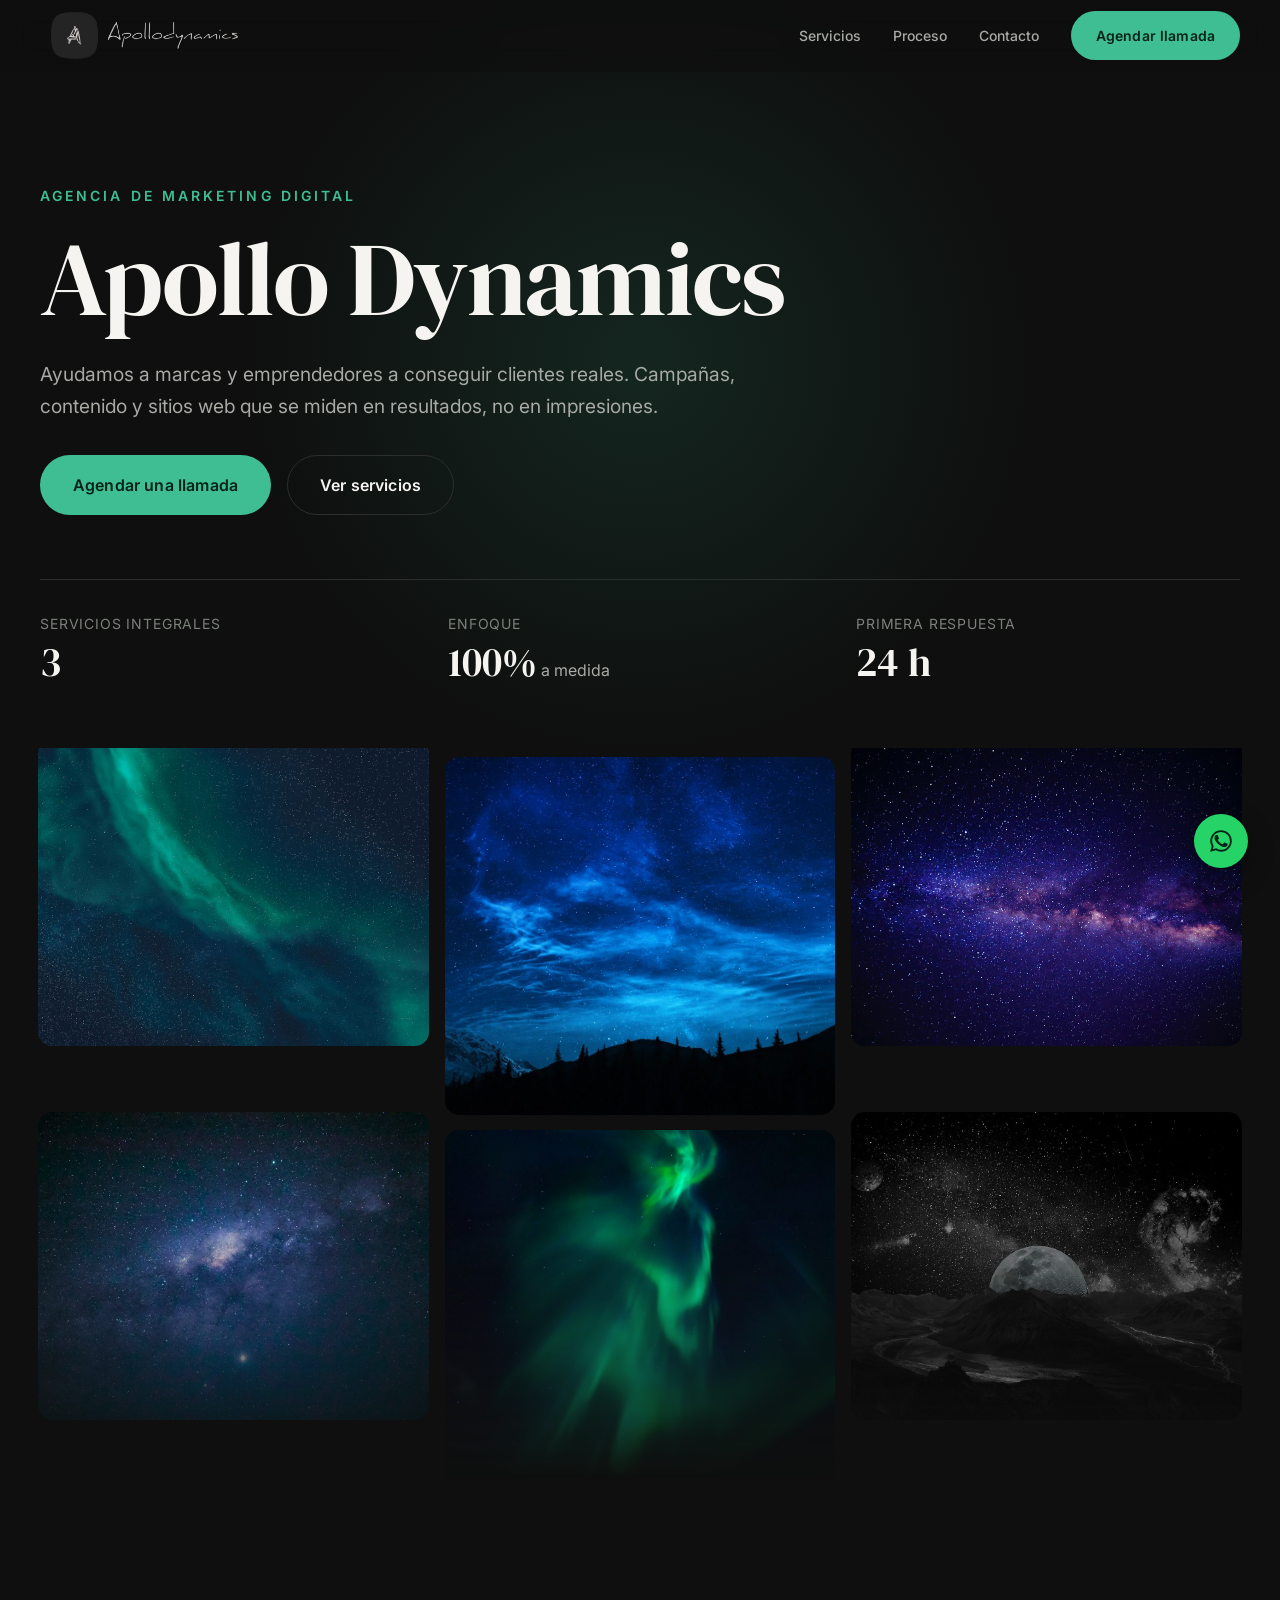
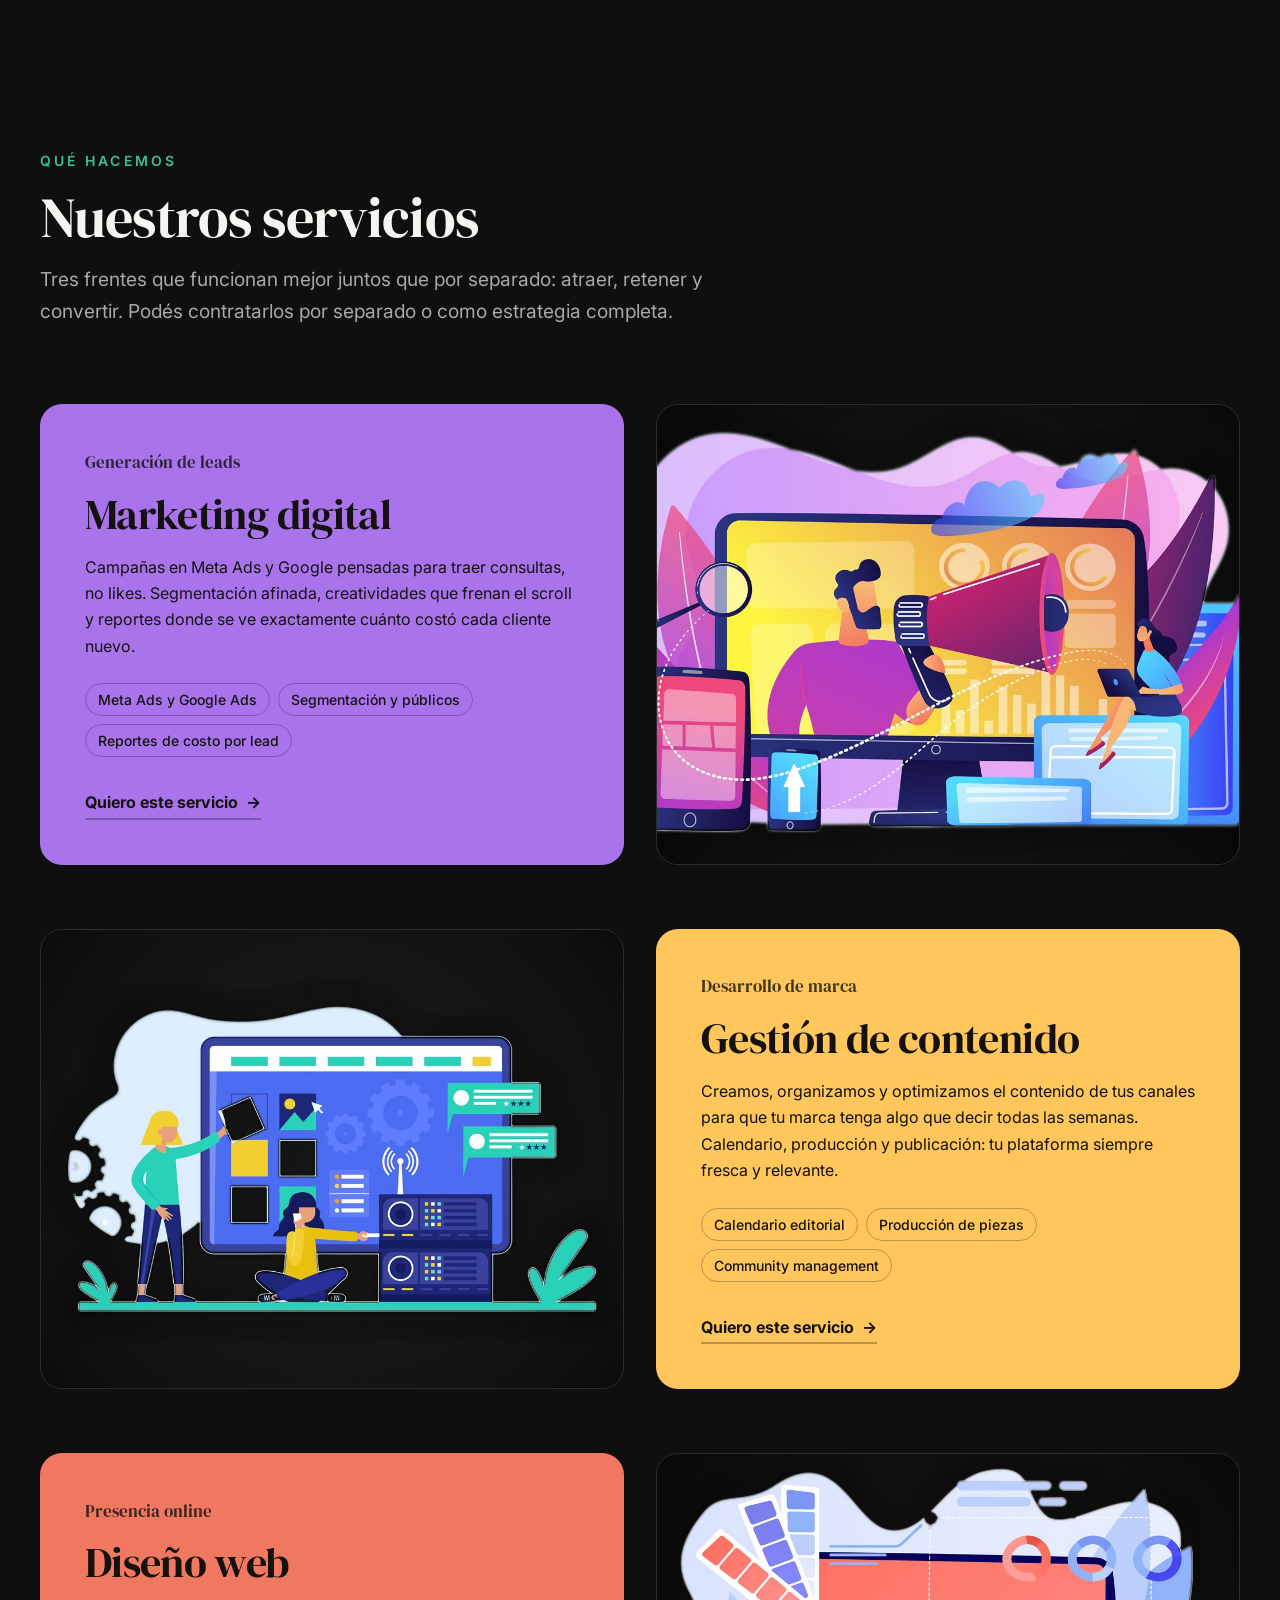
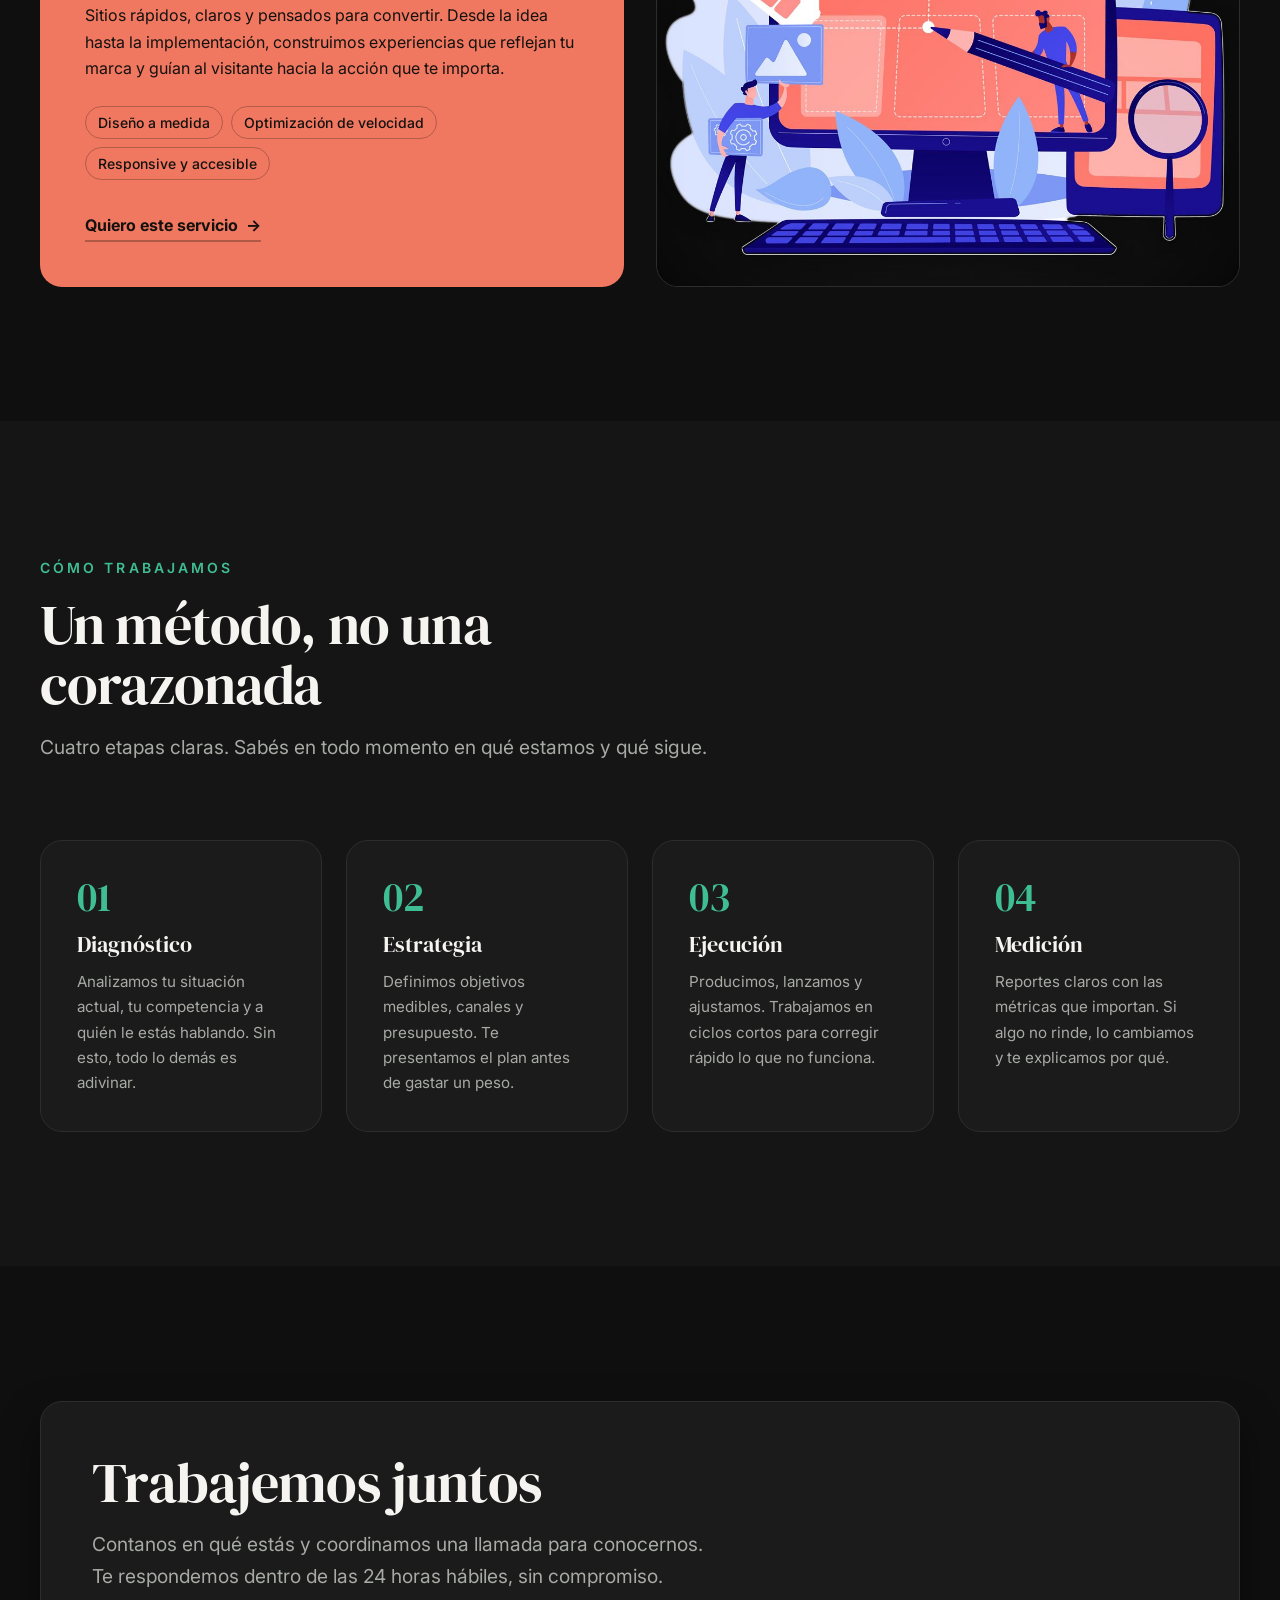
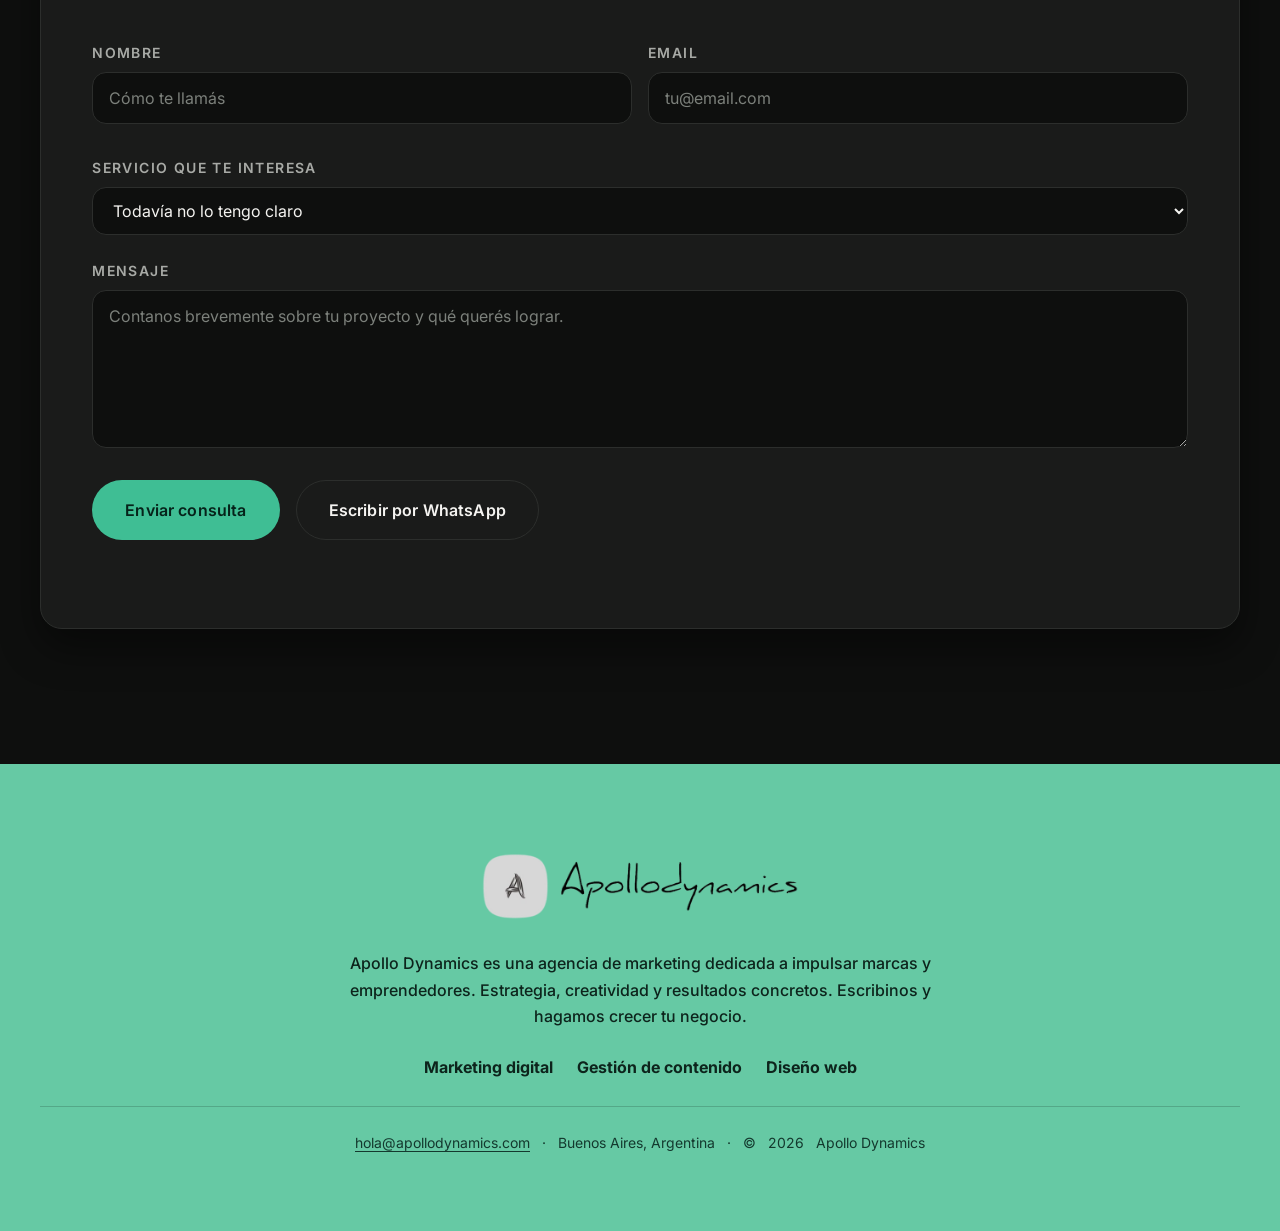
==== index.html @ 8a366234 "Sitio de Apollo Dynamics en HTML/CSS/JS puro Reescribe desde cero la web que estaba en Webflow, cons" ====
<!DOCTYPE html>
<html lang="es">
<head>
<meta charset="UTF-8">
<meta name="viewport" content="width=device-width, initial-scale=1">

<title>Apollo Dynamics — Agencia de marketing digital y diseño web</title>
<meta name="description" content="Agencia de marketing digital en Buenos Aires. Generación de leads con Meta Ads, gestión de contenido y diseño web a medida. Estrategias que se miden en resultados, no en impresiones.">
<link rel="canonical" href="https://apollodynamics.com/">

<!-- Open Graph / redes -->
<meta property="og:type" content="website">
<meta property="og:locale" content="es_AR">
<meta property="og:site_name" content="Apollo Dynamics">
<meta property="og:title" content="Apollo Dynamics — Agencia de marketing digital y diseño web">
<meta property="og:description" content="Generación de leads, gestión de contenido y diseño web. Estrategias que se miden en resultados, no en impresiones.">
<meta property="og:image" content="assets/brand/logo-claro.png">
<meta name="twitter:card" content="summary_large_image">
<meta name="twitter:title" content="Apollo Dynamics — Agencia de marketing digital y diseño web">
<meta name="twitter:description" content="Generación de leads, gestión de contenido y diseño web. Estrategias que se miden en resultados, no en impresiones.">
<meta name="twitter:image" content="assets/brand/logo-claro.png">

<meta name="theme-color" content="#0e0f0e">
<link rel="icon" href="assets/brand/favicon.svg" type="image/svg+xml">
<link rel="apple-touch-icon" href="assets/brand/logo-oscuro.png">

<!-- Tipografias: DM Serif Display para titulares, Inter para cuerpo -->
<link rel="preconnect" href="https://fonts.googleapis.com">
<link rel="preconnect" href="https://fonts.gstatic.com" crossorigin>
<link rel="stylesheet" href="https://fonts.googleapis.com/css2?family=DM+Serif+Display&family=Inter:wght@400;500;600;700&display=swap">

<link rel="stylesheet" href="css/styles.css">

<script type="application/ld+json">
{
  "@context": "https://schema.org",
  "@type": "ProfessionalService",
  "name": "Apollo Dynamics",
  "description": "Agencia de marketing digital especializada en generación de leads, gestión de contenido y diseño web.",
  "areaServed": "AR",
  "address": { "@type": "PostalAddress", "addressLocality": "Buenos Aires", "addressCountry": "AR" },
  "knowsAbout": ["Marketing digital", "Meta Ads", "Gestión de contenido", "Diseño web"]
}
</script>
</head>

<body>
<a class="skip-link" href="#contenido">Saltar al contenido</a>

<!-- ============================================================
     NAVBAR
     ============================================================ -->
<header class="nav" id="nav">
  <div class="nav__inner">
    <a class="nav__brand" href="#inicio" aria-label="Apollo Dynamics, ir al inicio">
      <img src="assets/brand/logo-claro.png" alt="Apollo Dynamics" width="800" height="242" fetchpriority="high">
    </a>

    <nav class="nav__menu" id="nav-menu" aria-label="Navegación principal">
      <a class="nav__link" href="#servicios">Servicios</a>
      <a class="nav__link" href="#proceso">Proceso</a>
      <a class="nav__link" href="#contacto">Contacto</a>
      <a class="btn btn--primary nav__cta" href="#contacto">Agendar llamada</a>
    </nav>

    <button class="nav__toggle" id="nav-toggle" aria-label="Abrir menú" aria-expanded="false" aria-controls="nav-menu">
      <span></span><span></span><span></span>
    </button>
  </div>
</header>

<main id="contenido">

  <!-- ============================================================
       HERO
       ============================================================ -->
  <section class="hero" id="inicio">
    <div class="wrap">
      <p class="eyebrow reveal">Agencia de marketing digital</p>
      <h1 class="hero__title reveal">Apollo Dynamics</h1>
      <p class="hero__lead reveal">
        Ayudamos a marcas y emprendedores a conseguir clientes reales.
        Campañas, contenido y sitios web que se miden en resultados, no en impresiones.
      </p>
      <div class="hero__actions reveal">
        <a class="btn btn--primary btn--lg" href="#contacto">Agendar una llamada</a>
        <a class="btn btn--ghost btn--lg" href="#servicios">Ver servicios</a>
      </div>

      <dl class="stats reveal">
        <div class="stat">
          <dt>Servicios integrales</dt>
          <dd><span class="stat__num">3</span></dd>
        </div>
        <div class="stat">
          <dt>Enfoque</dt>
          <dd><span class="stat__num">100%</span> a medida</dd>
        </div>
        <div class="stat">
          <dt>Primera respuesta</dt>
          <dd><span class="stat__num">24 h</span></dd>
        </div>
      </dl>
    </div>
  </section>

  <!-- ============================================================
       MOSAICO
       ============================================================ -->
  <section class="mosaico" aria-label="Galería">
    <div class="mosaico__grid">
      <img src="assets/hero/aurora-verde.jpg"     alt="" width="1280" height="720" loading="lazy" class="mosaico__img">
      <img src="assets/hero/bosque-nocturno.jpg"  alt="" width="1280" height="853" loading="lazy" class="mosaico__img mosaico__img--tall">
      <img src="assets/hero/via-lactea.jpg"       alt="" width="1280" height="935" loading="lazy" class="mosaico__img">
      <img src="assets/hero/galaxia.jpg"          alt="" width="1400" height="933" loading="lazy" class="mosaico__img">
      <img src="assets/hero/auroras.jpg"          alt="" width="1280" height="854" loading="lazy" class="mosaico__img mosaico__img--tall">
      <img src="assets/hero/luna.jpg"             alt="" width="1280" height="854" loading="lazy" class="mosaico__img">
    </div>
  </section>

  <!-- ============================================================
       SERVICIOS
       ============================================================ -->
  <section class="servicios" id="servicios">
    <div class="wrap">
      <header class="sec-head reveal">
        <p class="eyebrow">Qué hacemos</p>
        <h2 class="sec-head__title">Nuestros servicios</h2>
        <p class="sec-head__lead">
          Tres frentes que funcionan mejor juntos que por separado: atraer, retener y convertir.
          Podés contratarlos por separado o como estrategia completa.
        </p>
      </header>

      <!-- Cada tarjeta alterna de lado via :nth-child en el CSS -->
      <article class="servicio reveal" style="--svc: var(--svc-violet)">
        <div class="servicio__card">
          <p class="servicio__kicker">Generación de leads</p>
          <h3 class="servicio__title">Marketing digital</h3>
          <p class="servicio__text">
            Campañas en Meta Ads y Google pensadas para traer consultas, no likes.
            Segmentación afinada, creatividades que frenan el scroll y reportes donde
            se ve exactamente cuánto costó cada cliente nuevo.
          </p>
          <ul class="servicio__list">
            <li>Meta Ads y Google Ads</li>
            <li>Segmentación y públicos</li>
            <li>Reportes de costo por lead</li>
          </ul>
          <a class="servicio__cta" href="#contacto" data-servicio="Marketing digital">
            Quiero este servicio <span aria-hidden="true">→</span>
          </a>
        </div>
        <div class="servicio__media">
          <img src="assets/servicios/digital-marketing.jpg" alt="Ilustración de una campaña de marketing digital en múltiples dispositivos" width="1200" height="800" loading="lazy">
        </div>
      </article>

      <article class="servicio reveal" style="--svc: var(--svc-amber)">
        <div class="servicio__card">
          <p class="servicio__kicker">Desarrollo de marca</p>
          <h3 class="servicio__title">Gestión de contenido</h3>
          <p class="servicio__text">
            Creamos, organizamos y optimizamos el contenido de tus canales para que tu marca
            tenga algo que decir todas las semanas. Calendario, producción y publicación:
            tu plataforma siempre fresca y relevante.
          </p>
          <ul class="servicio__list">
            <li>Calendario editorial</li>
            <li>Producción de piezas</li>
            <li>Community management</li>
          </ul>
          <a class="servicio__cta" href="#contacto" data-servicio="Gestión de contenido">
            Quiero este servicio <span aria-hidden="true">→</span>
          </a>
        </div>
        <div class="servicio__media">
          <img src="assets/servicios/content-management.jpg" alt="Ilustración de un equipo organizando contenido en un panel digital" width="1200" height="800" loading="lazy">
        </div>
      </article>

      <article class="servicio reveal" style="--svc: var(--svc-terra)">
        <div class="servicio__card">
          <p class="servicio__kicker">Presencia online</p>
          <h3 class="servicio__title">Diseño web</h3>
          <p class="servicio__text">
            Sitios rápidos, claros y pensados para convertir. Desde la idea hasta la
            implementación, construimos experiencias que reflejan tu marca y guían al
            visitante hacia la acción que te importa.
          </p>
          <ul class="servicio__list">
            <li>Diseño a medida</li>
            <li>Optimización de velocidad</li>
            <li>Responsive y accesible</li>
          </ul>
          <a class="servicio__cta" href="#contacto" data-servicio="Diseño web">
            Quiero este servicio <span aria-hidden="true">→</span>
          </a>
        </div>
        <div class="servicio__media">
          <img src="assets/servicios/web-design.jpg" alt="Ilustración del proceso de diseño de una interfaz web" width="1200" height="800" loading="lazy">
        </div>
      </article>
    </div>
  </section>

  <!-- ============================================================
       PROCESO
       ============================================================ -->
  <section class="proceso" id="proceso">
    <div class="wrap">
      <header class="sec-head reveal">
        <p class="eyebrow">Cómo trabajamos</p>
        <h2 class="sec-head__title">Un método, no una corazonada</h2>
        <p class="sec-head__lead">
          Cuatro etapas claras. Sabés en todo momento en qué estamos y qué sigue.
        </p>
      </header>

      <ol class="pasos">
        <li class="paso reveal">
          <span class="paso__num">01</span>
          <h3 class="paso__title">Diagnóstico</h3>
          <p class="paso__text">Analizamos tu situación actual, tu competencia y a quién le estás hablando. Sin esto, todo lo demás es adivinar.</p>
        </li>
        <li class="paso reveal">
          <span class="paso__num">02</span>
          <h3 class="paso__title">Estrategia</h3>
          <p class="paso__text">Definimos objetivos medibles, canales y presupuesto. Te presentamos el plan antes de gastar un peso.</p>
        </li>
        <li class="paso reveal">
          <span class="paso__num">03</span>
          <h3 class="paso__title">Ejecución</h3>
          <p class="paso__text">Producimos, lanzamos y ajustamos. Trabajamos en ciclos cortos para corregir rápido lo que no funciona.</p>
        </li>
        <li class="paso reveal">
          <span class="paso__num">04</span>
          <h3 class="paso__title">Medición</h3>
          <p class="paso__text">Reportes claros con las métricas que importan. Si algo no rinde, lo cambiamos y te explicamos por qué.</p>
        </li>
      </ol>
    </div>
  </section>

  <!-- ============================================================
       CONTACTO
       ============================================================ -->
  <section class="contacto" id="contacto">
    <div class="wrap">
      <div class="contacto__box reveal">
        <div class="contacto__intro">
          <h2 class="contacto__title">Trabajemos juntos</h2>
          <p class="contacto__lead">
            Contanos en qué estás y coordinamos una llamada para conocernos.
            Te respondemos dentro de las 24 horas hábiles, sin compromiso.
          </p>
        </div>

        <form class="form" id="form-contacto" novalidate>
          <!-- TODO: pegar la access key de Web3Forms (https://web3forms.com) -->
          <input type="hidden" name="access_key" value="PEGAR_ACCESS_KEY_AQUI">
          <input type="hidden" name="subject" value="Nueva consulta desde apollodynamics.com">
          <!-- Honeypot antispam: invisible para personas, tentador para bots -->
          <input type="checkbox" name="botcheck" class="hp" tabindex="-1" autocomplete="off">

          <div class="form__row">
            <div class="field">
              <label for="nombre">Nombre</label>
              <input type="text" id="nombre" name="nombre" required autocomplete="name" placeholder="Cómo te llamás">
              <p class="field__error" data-error-for="nombre"></p>
            </div>
            <div class="field">
              <label for="email">Email</label>
              <input type="email" id="email" name="email" required autocomplete="email" placeholder="tu@email.com">
              <p class="field__error" data-error-for="email"></p>
            </div>
          </div>

          <div class="field">
            <label for="servicio">Servicio que te interesa</label>
            <select id="servicio" name="servicio">
              <option value="">Todavía no lo tengo claro</option>
              <option>Marketing digital</option>
              <option>Gestión de contenido</option>
              <option>Diseño web</option>
              <option>Estrategia completa</option>
            </select>
          </div>

          <div class="field">
            <label for="mensaje">Mensaje</label>
            <textarea id="mensaje" name="mensaje" rows="5" required placeholder="Contanos brevemente sobre tu proyecto y qué querés lograr."></textarea>
            <p class="field__error" data-error-for="mensaje"></p>
          </div>

          <div class="form__foot">
            <button type="submit" class="btn btn--primary btn--lg" id="submit-btn">Enviar consulta</button>
            <!-- TODO: reemplazar por el numero real, formato 549XXXXXXXXXX -->
            <a class="btn btn--ghost btn--lg" href="https://wa.me/5490000000000?text=Hola%20Apollo%20Dynamics%2C%20quiero%20consultar%20por%20sus%20servicios." target="_blank" rel="noopener">
              Escribir por WhatsApp
            </a>
          </div>

          <p class="form__status" id="form-status" role="status" aria-live="polite"></p>
        </form>
      </div>
    </div>
  </section>

</main>

<!-- ============================================================
     FOOTER
     ============================================================ -->
<footer class="footer">
  <div class="wrap footer__inner">
    <img class="footer__logo" src="assets/brand/logo-oscuro.png" alt="Apollo Dynamics" width="800" height="202" loading="lazy">
    <p class="footer__text">
      Apollo Dynamics es una agencia de marketing dedicada a impulsar marcas y emprendedores.
      Estrategia, creatividad y resultados concretos. Escribinos y hagamos crecer tu negocio.
    </p>
    <nav class="footer__links" aria-label="Servicios">
      <a href="#servicios">Marketing digital</a>
      <a href="#servicios">Gestión de contenido</a>
      <a href="#servicios">Diseño web</a>
    </nav>
    <p class="footer__legal">
      <!-- TODO: reemplazar por el email real -->
      <a href="mailto:hola@apollodynamics.com">hola@apollodynamics.com</a>
      <span aria-hidden="true">·</span>
      Buenos Aires, Argentina
      <span aria-hidden="true">·</span>
      © <span id="anio">2026</span> Apollo Dynamics
    </p>
  </div>
</footer>

<!-- Boton flotante de WhatsApp -->
<!-- TODO: mismo numero que arriba -->
<a class="wa" href="https://wa.me/5490000000000?text=Hola%20Apollo%20Dynamics%2C%20quiero%20consultar%20por%20sus%20servicios." target="_blank" rel="noopener" aria-label="Escribinos por WhatsApp">
  <svg viewBox="0 0 24 24" width="26" height="26" fill="currentColor" aria-hidden="true">
    <path d="M17.47 14.38c-.3-.15-1.75-.86-2.02-.96-.27-.1-.47-.15-.67.15-.2.3-.77.96-.94 1.16-.17.2-.35.22-.64.07-.3-.15-1.25-.46-2.38-1.47-.88-.78-1.47-1.75-1.65-2.05-.17-.3-.02-.46.13-.6.13-.13.3-.35.45-.52.15-.17.2-.3.3-.5.1-.2.05-.37-.02-.52-.08-.15-.67-1.6-.92-2.2-.24-.58-.49-.5-.67-.51h-.57c-.2 0-.52.07-.79.37-.27.3-1.04 1.01-1.04 2.47s1.07 2.86 1.22 3.06c.15.2 2.1 3.2 5.08 4.49.71.3 1.26.49 1.69.63.71.22 1.36.19 1.87.12.57-.09 1.75-.72 2-1.41.25-.69.25-1.28.17-1.41-.07-.13-.27-.2-.57-.35z"/>
    <path d="M12.04 2C6.58 2 2.13 6.45 2.13 11.91c0 1.75.46 3.45 1.32 4.95L2 22l5.25-1.38a9.86 9.86 0 0 0 4.79 1.22h.01c5.46 0 9.91-4.45 9.91-9.91 0-2.65-1.03-5.14-2.9-7.01A9.82 9.82 0 0 0 12.04 2zm0 18.13h-.01a8.2 8.2 0 0 1-4.18-1.15l-.3-.18-3.11.82.83-3.04-.2-.31a8.19 8.19 0 0 1-1.26-4.36c0-4.54 3.7-8.23 8.24-8.23a8.18 8.18 0 0 1 5.82 2.41 8.18 8.18 0 0 1 2.41 5.83c0 4.54-3.7 8.23-8.24 8.23z"/>
  </svg>
</a>

<script src="js/main.js"></script>
</body>
</html>
---- css/styles.css ----
/* ============================================================
   APOLLO DYNAMICS — hoja de estilos unica
   Orden: tokens · reset · utilidades · componentes · secciones · responsive
   ============================================================ */

/* ---------- 1. TOKENS ---------- */
:root {
  /* Superficies y texto */
  --bg:         #0e0f0e;
  --bg-soft:    #141514;
  --surface:    #1a1b1a;
  --surface-2:  #232423;
  --line:       #2c2e2c;
  --ink:        #f5f4f1;
  --ink-muted:  #a8aaa6;
  --ink-dim:    #7c807b;

  /* Marca */
  --accent:     #3fbe94;
  --accent-hi:  #66c9a4;
  --accent-ink: #06231a;   /* texto sobre verde: contraste alto */

  /* Colores plenos de las tarjetas de servicio */
  --svc-violet: #a974eb;
  --svc-amber:  #ffc65b;
  --svc-terra:  #f17860;

  /* Tipografia */
  --font-serif: "DM Serif Display", Georgia, "Times New Roman", serif;
  --font-sans:  "Inter", system-ui, -apple-system, "Segoe UI", Roboto, Helvetica, Arial, sans-serif;

  /* Escala fluida: un solo set de tamanos para todos los breakpoints */
  --fs-hero:  clamp(2.75rem, 1.2rem + 7vw, 6.5rem);
  --fs-h2:    clamp(2rem, 1.2rem + 3.2vw, 3.5rem);
  --fs-h3:    clamp(1.6rem, 1.1rem + 2vw, 2.6rem);
  --fs-lead:  clamp(1rem, .95rem + .4vw, 1.2rem);
  --fs-body:  1rem;
  --fs-small: .875rem;

  /* Espaciado en escala de 4px */
  --space-1: .25rem;  --space-2: .5rem;   --space-3: .75rem;
  --space-4: 1rem;    --space-6: 1.5rem;  --space-8: 2rem;
  --space-12: 3rem;   --space-16: 4rem;   --space-24: 6rem;
  --section-y: clamp(4rem, 2rem + 8vw, 9rem);

  --radius:    14px;
  --radius-lg: 22px;
  --wrap:      1200px;
  --nav-h:     72px;

  --shadow:    0 18px 40px rgba(0, 0, 0, .45);
  --shadow-lg: 0 30px 70px rgba(0, 0, 0, .55);
  --ease:      cubic-bezier(.22, .61, .36, 1);
}

/* ---------- 2. RESET ---------- */
*, *::before, *::after { box-sizing: border-box; }

html {
  scroll-behavior: smooth;
  /* Compensa el navbar fijo cuando se salta a un ancla */
  scroll-padding-top: calc(var(--nav-h) + var(--space-4));
  -webkit-text-size-adjust: 100%;
}

body {
  margin: 0;
  background: var(--bg);
  color: var(--ink);
  font-family: var(--font-sans);
  font-size: var(--fs-body);
  line-height: 1.65;
  -webkit-font-smoothing: antialiased;
  overflow-x: hidden;
}

img, svg { display: block; max-width: 100%; height: auto; }
a { color: inherit; text-decoration: none; }
button, input, select, textarea { font: inherit; color: inherit; }
h1, h2, h3 { margin: 0; font-family: var(--font-serif); font-weight: 400; line-height: 1.08; }
p  { margin: 0; }
ul, ol { margin: 0; padding: 0; list-style: none; }

/* Foco visible y consistente en todo el sitio */
:focus-visible {
  outline: 2px solid var(--accent);
  outline-offset: 3px;
  border-radius: 4px;
}

.skip-link {
  position: absolute; left: var(--space-4); top: -100px;
  z-index: 200;
  padding: var(--space-3) var(--space-4);
  background: var(--accent); color: var(--accent-ink);
  border-radius: var(--radius); font-weight: 600;
  transition: top .2s var(--ease);
}
.skip-link:focus { top: var(--space-4); }

/* ---------- 3. UTILIDADES ---------- */
.wrap {
  width: min(var(--wrap), 100% - clamp(2rem, 6vw, 6rem));
  margin-inline: auto;
}

.eyebrow {
  font-size: var(--fs-small);
  font-weight: 600;
  letter-spacing: .22em;
  text-transform: uppercase;
  color: var(--accent);
  margin-bottom: var(--space-4);
}

/* Reveal en scroll — el estado final lo aplica main.js con .is-visible */
.reveal {
  opacity: 0;
  transform: translateY(22px);
  transition: opacity .7s var(--ease), transform .7s var(--ease);
}
.reveal.is-visible { opacity: 1; transform: none; }

/* ---------- 4. BOTONES ---------- */
.btn {
  display: inline-flex; align-items: center; justify-content: center;
  gap: var(--space-2);
  padding: var(--space-3) var(--space-6);
  border: 1px solid transparent;
  border-radius: 999px;
  font-size: var(--fs-small);
  font-weight: 600;
  letter-spacing: .01em;
  cursor: pointer;
  transition: transform .2s var(--ease), background-color .2s var(--ease),
              border-color .2s var(--ease), box-shadow .2s var(--ease);
}
.btn--lg { padding: var(--space-4) var(--space-8); font-size: 1rem; }

.btn--primary { background: var(--accent); color: var(--accent-ink); }
.btn--primary:hover {
  background: var(--accent-hi);
  transform: translateY(-2px);
  box-shadow: 0 10px 26px rgba(63, 190, 148, .3);
}

.btn--ghost { background: transparent; color: var(--ink); border-color: var(--line); }
.btn--ghost:hover { border-color: var(--accent); color: var(--accent); transform: translateY(-2px); }

.btn:disabled { opacity: .55; cursor: not-allowed; transform: none; box-shadow: none; }

/* ---------- 5. NAVBAR ---------- */
.nav {
  position: fixed; inset: 0 0 auto 0;
  z-index: 100;
  height: var(--nav-h);
  display: flex; align-items: center;
  background: rgba(14, 15, 14, .72);
  backdrop-filter: blur(14px);
  -webkit-backdrop-filter: blur(14px);
  border-bottom: 1px solid transparent;
  transition: height .3s var(--ease), background-color .3s var(--ease),
              border-color .3s var(--ease);
}
/* main.js agrega .is-scrolled al bajar: la barra se compacta y marca su borde */
.nav.is-scrolled {
  height: 62px;
  background: rgba(14, 15, 14, .92);
  border-bottom-color: var(--line);
}

.nav__inner {
  width: min(var(--wrap), 100% - clamp(2rem, 6vw, 6rem));
  margin-inline: auto;
  display: flex; align-items: center; justify-content: space-between;
  gap: var(--space-6);
}

.nav__brand img {
  width: clamp(150px, 18vw, 210px);
  height: auto;
  transition: width .3s var(--ease);
}

.nav__menu { display: flex; align-items: center; gap: var(--space-8); }

.nav__link {
  position: relative;
  font-size: var(--fs-small);
  font-weight: 500;
  color: var(--ink-muted);
  transition: color .2s var(--ease);
}
.nav__link::after {
  content: ""; position: absolute; left: 0; bottom: -6px;
  width: 100%; height: 1.5px;
  background: var(--accent);
  transform: scaleX(0); transform-origin: right;
  transition: transform .3s var(--ease);
}
.nav__link:hover { color: var(--ink); }
.nav__link:hover::after { transform: scaleX(1); transform-origin: left; }

/* Hamburguesa: tres barras que se cruzan al abrir */
.nav__toggle {
  display: none;
  flex-direction: column; justify-content: center; gap: 5px;
  width: 44px; height: 44px;
  padding: 0 9px;
  background: none; border: 0; cursor: pointer;
}
.nav__toggle span {
  display: block; height: 2px; width: 100%;
  background: var(--ink); border-radius: 2px;
  transition: transform .3s var(--ease), opacity .2s var(--ease);
}
.nav__toggle[aria-expanded="true"] span:nth-child(1) { transform: translateY(7px) rotate(45deg); }
.nav__toggle[aria-expanded="true"] span:nth-child(2) { opacity: 0; }
.nav__toggle[aria-expanded="true"] span:nth-child(3) { transform: translateY(-7px) rotate(-45deg); }

/* ---------- 6. HERO ---------- */
.hero {
  position: relative;
  /* Clipea el halo de ::before, que es mas ancho que el viewport en pantallas chicas */
  overflow: hidden;
  padding-top: calc(var(--nav-h) + clamp(3rem, 9vw, 7rem));
  padding-bottom: clamp(2rem, 5vw, 4rem);
}
/* Halo verde muy sutil detras del titular */
.hero::before {
  content: "";
  position: absolute; top: -12%; left: 50%;
  width: min(900px, 110%); aspect-ratio: 1;
  transform: translateX(-50%);
  background: radial-gradient(circle, rgba(63, 190, 148, .13), transparent 62%);
  pointer-events: none;
}
.hero .wrap { position: relative; }

.hero__title {
  font-size: var(--fs-hero);
  letter-spacing: -.02em;
  margin-bottom: var(--space-6);
}

.hero__lead {
  max-width: 62ch;
  font-size: var(--fs-lead);
  color: var(--ink-muted);
  margin-bottom: var(--space-8);
}

.hero__actions {
  display: flex; flex-wrap: wrap; gap: var(--space-4);
  margin-bottom: var(--space-16);
}

.stats {
  display: grid;
  grid-template-columns: repeat(auto-fit, minmax(180px, 1fr));
  gap: var(--space-6);
  margin: 0;
  padding-top: var(--space-8);
  border-top: 1px solid var(--line);
}
.stat dt {
  font-size: var(--fs-small);
  color: var(--ink-dim);
  letter-spacing: .06em; text-transform: uppercase;
  margin-bottom: var(--space-2);
}
.stat dd { margin: 0; color: var(--ink-muted); }
.stat__num {
  display: inline-block;
  font-family: var(--font-serif);
  font-size: clamp(1.75rem, 1.2rem + 1.6vw, 2.5rem);
  color: var(--ink);
  line-height: 1;
}

/* ---------- 7. MOSAICO ---------- */
.mosaico { padding-bottom: var(--section-y); }

.mosaico__grid {
  display: grid;
  grid-template-columns: repeat(3, 1fr);
  gap: clamp(.5rem, 1.2vw, 1rem);
  padding-inline: clamp(1rem, 3vw, 2.5rem);
  /* Se funde con el fondo en lugar de cortarse en seco (defecto del original) */
  -webkit-mask-image: linear-gradient(to bottom, #000 62%, transparent 100%);
          mask-image: linear-gradient(to bottom, #000 62%, transparent 100%);
}

.mosaico__img {
  width: 100%; height: clamp(180px, 24vw, 330px);
  object-fit: cover;
  border-radius: var(--radius);
  filter: saturate(1.05);
  transition: transform .6s var(--ease), filter .4s var(--ease);
}
.mosaico__img--tall { height: clamp(210px, 28vw, 390px); }
.mosaico__img:hover { transform: scale(1.03); filter: saturate(1.2); }

/* ---------- 8. ENCABEZADO DE SECCION ---------- */
.sec-head { max-width: 68ch; margin-bottom: clamp(3rem, 6vw, 5rem); }
.sec-head__title { font-size: var(--fs-h2); letter-spacing: -.015em; margin-bottom: var(--space-4); }
.sec-head__lead  { font-size: var(--fs-lead); color: var(--ink-muted); }

/* ---------- 9. SERVICIOS ---------- */
.servicios { padding-block: var(--section-y); }

.servicio {
  display: grid;
  grid-template-columns: 1fr 1fr;
  gap: clamp(1rem, 2.5vw, 2rem);
  align-items: stretch;
  margin-bottom: clamp(2rem, 5vw, 4rem);
}
.servicio:last-child { margin-bottom: 0; }

/* Alterna el lado de la tarjeta para romper la monotonia vertical.
   nth-of-type cuenta solo los <article>, ignorando el <header> de la seccion. */
.servicio:nth-of-type(even) .servicio__card  { order: 2; }
.servicio:nth-of-type(even) .servicio__media { order: 1; }

.servicio__card {
  display: flex; flex-direction: column;
  padding: clamp(1.75rem, 3.5vw, 3rem);
  border-radius: var(--radius-lg);
  background: var(--svc);
  color: #14110f;               /* negro calido: pasa AA sobre los tres colores */
  transition: transform .35s var(--ease), box-shadow .35s var(--ease);
}
.servicio:hover .servicio__card { transform: translateY(-6px); box-shadow: var(--shadow-lg); }

.servicio__kicker {
  font-family: var(--font-serif);
  font-size: 1.05rem;
  margin-bottom: var(--space-4);
  opacity: .8;
}
.servicio__title {
  font-size: var(--fs-h3);
  letter-spacing: -.015em;
  margin-bottom: var(--space-4);
}
.servicio__text { margin-bottom: var(--space-6); }

.servicio__list {
  display: flex; flex-wrap: wrap; gap: var(--space-2);
  margin-bottom: var(--space-8);
}
.servicio__list li {
  padding: var(--space-1) var(--space-3);
  border: 1px solid rgba(20, 17, 15, .28);
  border-radius: 999px;
  font-size: var(--fs-small);
  font-weight: 500;
}

.servicio__cta {
  margin-top: auto;
  display: inline-flex; align-items: center; gap: var(--space-2);
  font-weight: 700;
  width: fit-content;
  border-bottom: 2px solid rgba(20, 17, 15, .3);
  padding-bottom: 2px;
  transition: border-color .2s var(--ease);
}
.servicio__cta span { transition: transform .25s var(--ease); }
.servicio__cta:hover { border-bottom-color: #14110f; }
.servicio__cta:hover span { transform: translateX(5px); }

.servicio__media {
  border-radius: var(--radius-lg);
  overflow: hidden;
  background: var(--surface);
  border: 1px solid var(--line);
}
.servicio__media img { width: 100%; height: 100%; object-fit: cover; }

/* ---------- 10. PROCESO ---------- */
.proceso { padding-block: var(--section-y); background: var(--bg-soft); }

.pasos {
  display: grid;
  grid-template-columns: repeat(auto-fit, minmax(240px, 1fr));
  gap: clamp(1rem, 2vw, 1.5rem);
}
.paso {
  padding: clamp(1.5rem, 3vw, 2.25rem);
  background: var(--surface);
  border: 1px solid var(--line);
  border-radius: var(--radius-lg);
  transition: border-color .3s var(--ease), transform .3s var(--ease);
}
.paso:hover { border-color: var(--accent); transform: translateY(-4px); }

.paso__num {
  display: block;
  font-family: var(--font-serif);
  font-size: 2.5rem;
  line-height: 1;
  color: var(--accent);
  margin-bottom: var(--space-4);
}
.paso__title { font-size: 1.4rem; margin-bottom: var(--space-3); }
.paso__text  { color: var(--ink-muted); font-size: .95rem; }

/* ---------- 11. CONTACTO ---------- */
.contacto { padding-block: var(--section-y); }

.contacto__box {
  padding: clamp(1.75rem, 4vw, 4rem);
  background: var(--surface);
  border: 1px solid var(--line);
  border-radius: var(--radius-lg);
  box-shadow: var(--shadow);
}
.contacto__intro { max-width: 62ch; margin-bottom: clamp(2rem, 4vw, 3rem); }
.contacto__title { font-size: var(--fs-h2); letter-spacing: -.015em; margin-bottom: var(--space-4); }
.contacto__lead  { color: var(--ink-muted); font-size: var(--fs-lead); }

.form__row {
  display: grid;
  grid-template-columns: 1fr 1fr;
  gap: var(--space-4);
}

.field { margin-bottom: var(--space-6); }
.field label {
  display: block;
  font-size: var(--fs-small);
  font-weight: 600;
  letter-spacing: .1em; text-transform: uppercase;
  color: var(--ink-muted);
  margin-bottom: var(--space-2);
}
.field input, .field select, .field textarea {
  width: 100%;
  padding: var(--space-3) var(--space-4);
  background: var(--bg);
  border: 1px solid var(--line);
  border-radius: var(--radius);
  transition: border-color .2s var(--ease), box-shadow .2s var(--ease);
}
.field textarea { resize: vertical; min-height: 130px; }
.field input::placeholder, .field textarea::placeholder { color: var(--ink-dim); }

.field input:focus, .field select:focus, .field textarea:focus {
  outline: none;
  border-color: var(--accent);
  box-shadow: 0 0 0 3px rgba(63, 190, 148, .16);
}
/* .has-error lo pone main.js al validar */
.field.has-error input, .field.has-error textarea { border-color: #f4796a; }

.field__error {
  min-height: 0;
  font-size: var(--fs-small);
  color: #f4796a;
  margin-top: var(--space-2);
}

/* Honeypot: fuera de vista para personas, visible para bots */
.hp {
  position: absolute !important;
  width: 1px; height: 1px;
  opacity: 0; pointer-events: none;
}

.form__foot { display: flex; flex-wrap: wrap; gap: var(--space-4); align-items: center; }

.form__status { margin-top: var(--space-4); font-size: .95rem; min-height: 1.4em; }
.form__status.is-ok    { color: var(--accent-hi); }
.form__status.is-error { color: #f4796a; }

/* ---------- 12. FOOTER ---------- */
.footer {
  background: var(--accent-hi);
  color: #0d241c;
  padding-block: clamp(3rem, 6vw, 5rem);
}
.footer__inner { display: flex; flex-direction: column; align-items: center; text-align: center; gap: var(--space-6); }
.footer__logo  { width: clamp(220px, 30vw, 340px); }
.footer__text  { max-width: 62ch; font-weight: 500; }

.footer__links { display: flex; flex-wrap: wrap; justify-content: center; gap: var(--space-6); font-weight: 700; }
.footer__links a { border-bottom: 2px solid transparent; transition: border-color .2s var(--ease); }
.footer__links a:hover { border-bottom-color: #0d241c; }

.footer__legal {
  display: flex; flex-wrap: wrap; justify-content: center; gap: var(--space-3);
  font-size: var(--fs-small);
  color: #14392e;
  padding-top: var(--space-6);
  border-top: 1px solid rgba(13, 36, 28, .2);
  width: 100%;
}
.footer__legal a { text-decoration: underline; text-underline-offset: 3px; }

/* ---------- 13. BOTON WHATSAPP ---------- */
.wa {
  position: fixed; right: clamp(1rem, 3vw, 2rem); bottom: clamp(1rem, 3vw, 2rem);
  z-index: 90;
  display: grid; place-items: center;
  width: 54px; height: 54px;
  background: #25d366; color: #06231a;
  border-radius: 50%;
  box-shadow: 0 10px 26px rgba(0, 0, 0, .4);
  transition: transform .25s var(--ease), box-shadow .25s var(--ease);
}
.wa:hover { transform: translateY(-3px) scale(1.05); box-shadow: 0 14px 32px rgba(37, 211, 102, .38); }

/* ---------- 14. RESPONSIVE ---------- */
@media (max-width: 900px) {
  /* Menu movil: panel desplegable a ancho completo */
  .nav__toggle { display: flex; }

  .nav__menu {
    position: fixed; inset: var(--nav-h) 0 auto 0;
    flex-direction: column; align-items: stretch;
    gap: var(--space-2);
    padding: var(--space-6) clamp(1rem, 5vw, 2rem) var(--space-8);
    background: rgba(14, 15, 14, .98);
    backdrop-filter: blur(16px);
    -webkit-backdrop-filter: blur(16px);
    border-bottom: 1px solid var(--line);
    transform: translateY(-12px);
    opacity: 0; visibility: hidden;
    transition: opacity .25s var(--ease), transform .25s var(--ease), visibility .25s;
  }
  .nav__menu.is-open { opacity: 1; visibility: visible; transform: none; }

  .nav__link {
    padding: var(--space-3) 0;
    font-size: 1.1rem;
    color: var(--ink);
    border-bottom: 1px solid var(--line);
  }
  .nav__link::after { display: none; }
  .nav__cta { margin-top: var(--space-4); }

  /* Una columna: la tarjeta siempre arriba de su imagen */
  .servicio { grid-template-columns: 1fr; }
  .servicio:nth-of-type(even) .servicio__card  { order: 0; }
  .servicio:nth-of-type(even) .servicio__media { order: 0; }
  .servicio__media { min-height: 220px; max-height: 300px; }
}

@media (max-width: 640px) {
  .mosaico__grid { grid-template-columns: repeat(2, 1fr); }
  .form__row { grid-template-columns: 1fr; gap: 0; }
  .hero__actions .btn, .form__foot .btn { width: 100%; }
  .stats { gap: var(--space-4); }
}

/* ---------- 15. MOVIMIENTO REDUCIDO ---------- */
@media (prefers-reduced-motion: reduce) {
  html { scroll-behavior: auto; }
  *, *::before, *::after {
    animation-duration: .01ms !important;
    animation-iteration-count: 1 !important;
    transition-duration: .01ms !important;
  }
  .reveal { opacity: 1; transform: none; }
}
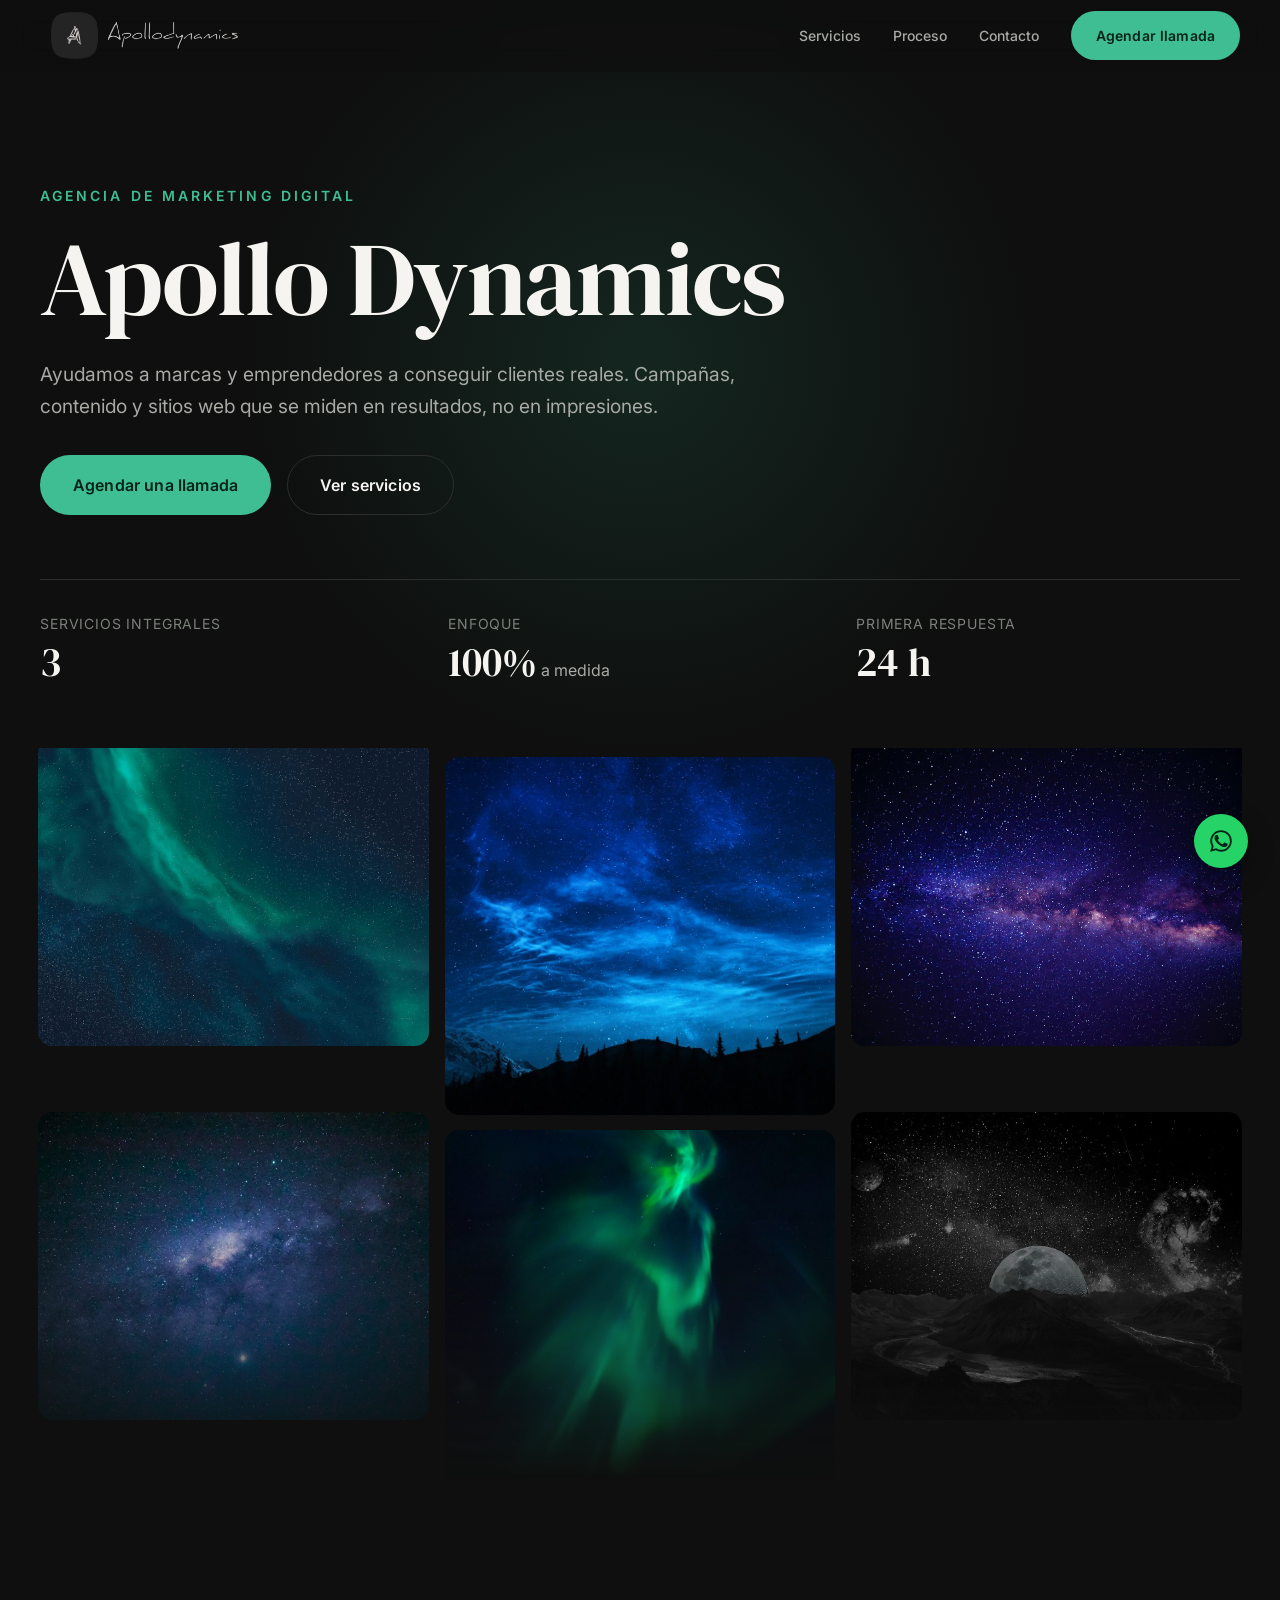
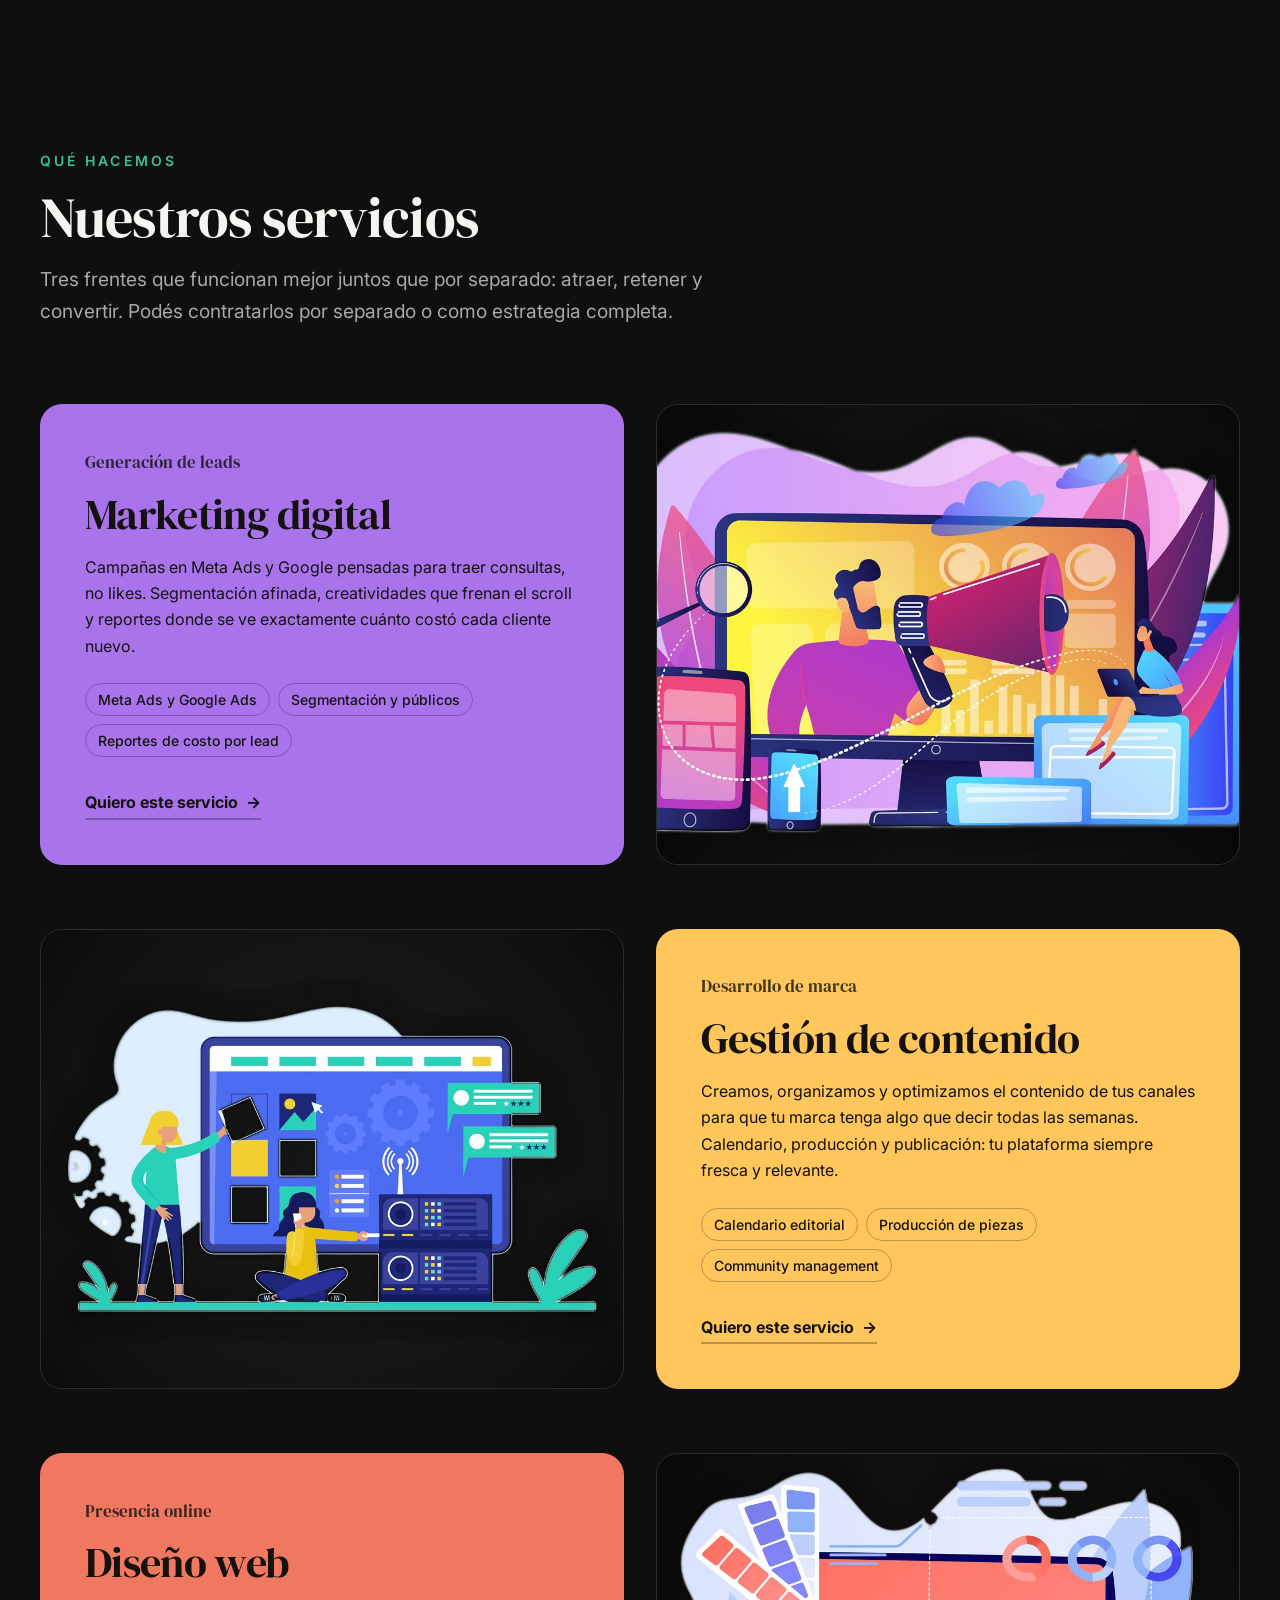
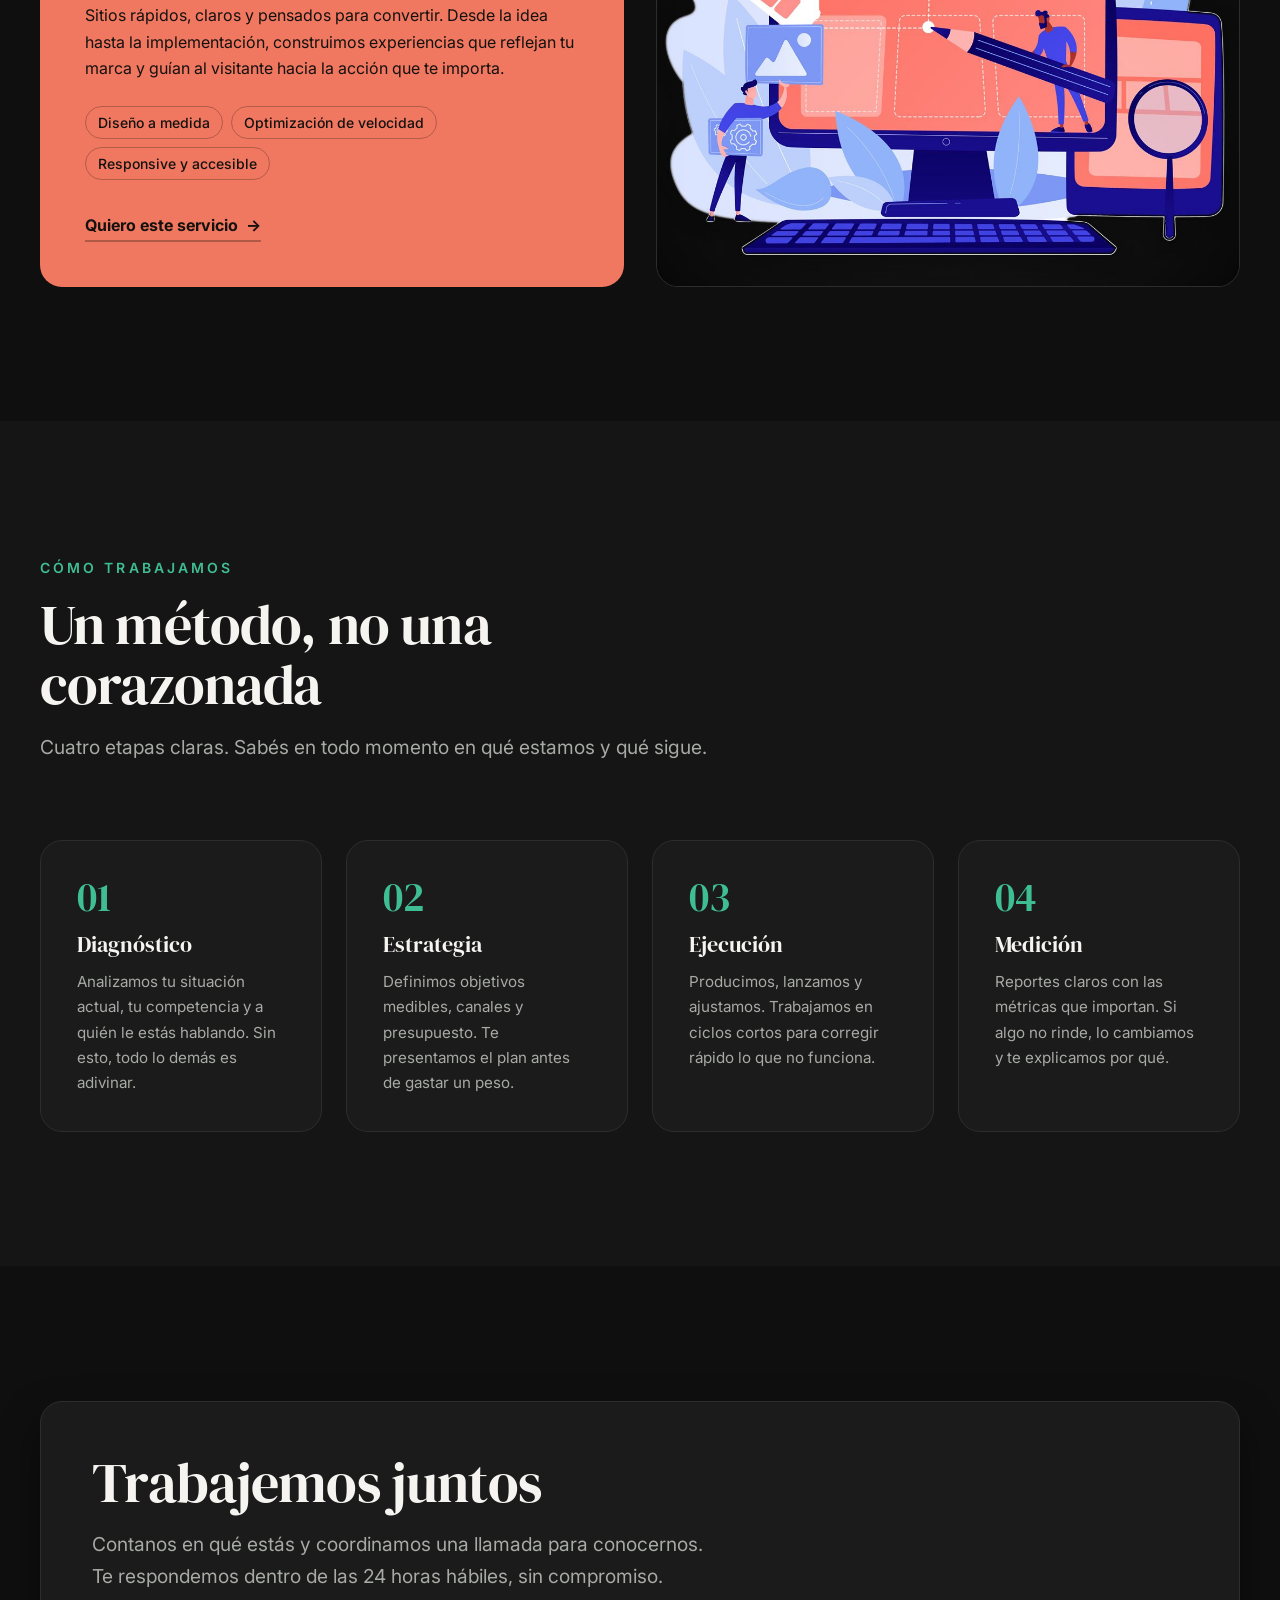
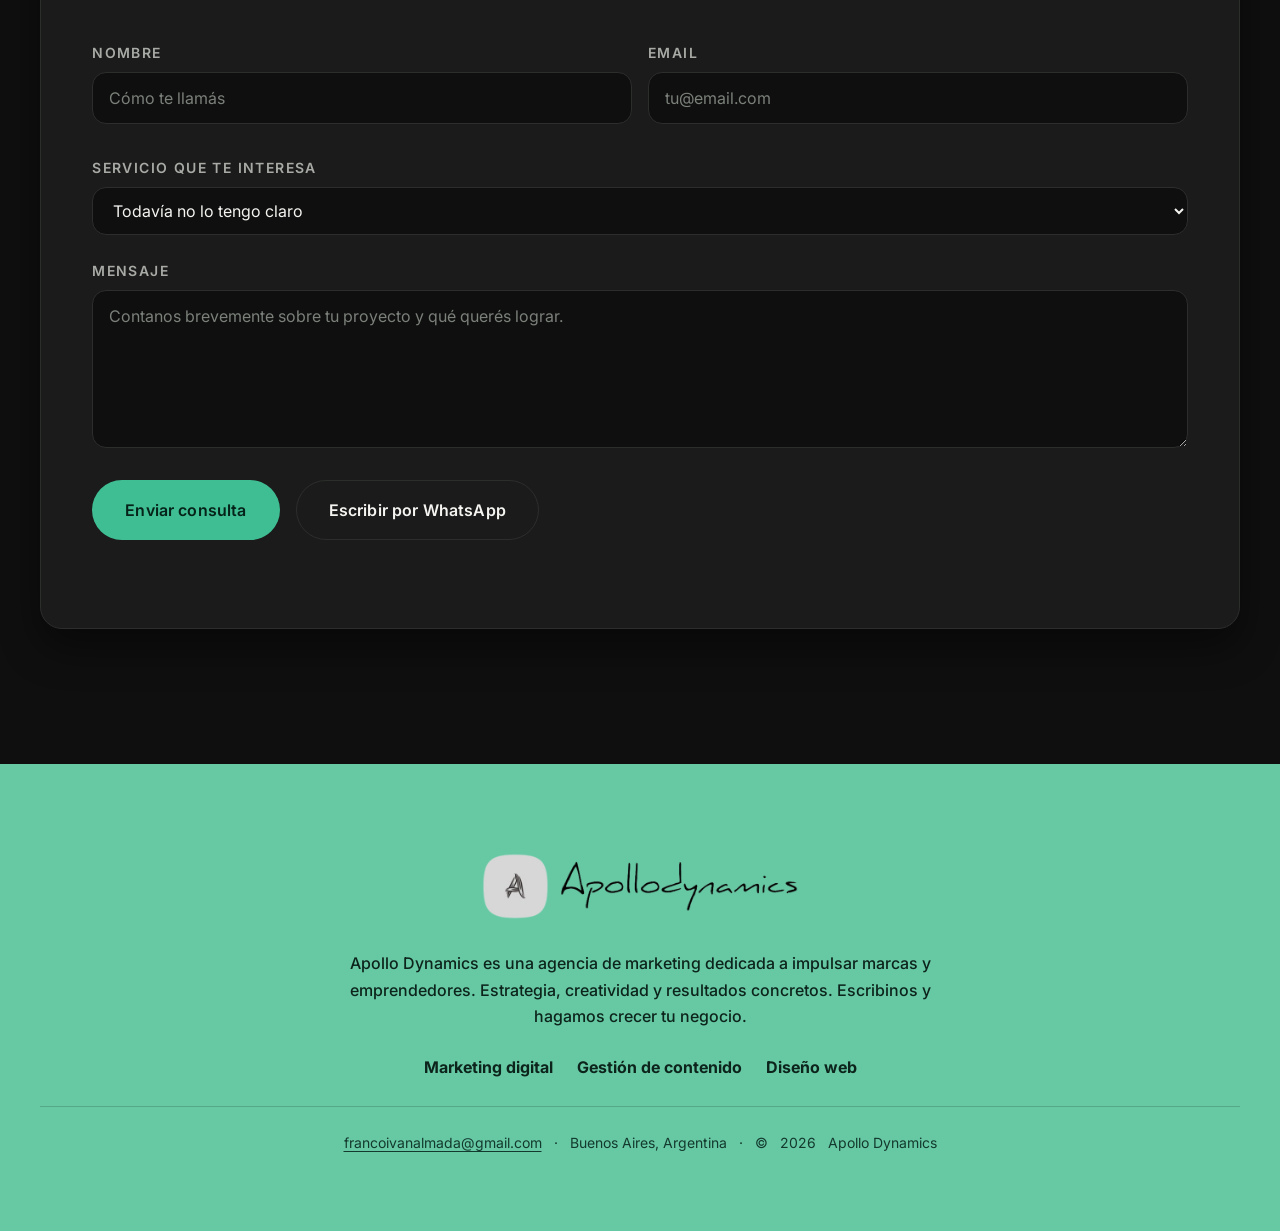
==== commit 4ff26972: "Conecta datos de contacto reales y cambia el form a FormSubmit Web3Forms dejo la API key detras de s" ====
--- a/index.html
+++ b/index.html
@@ -257,11 +257,12 @@
         </div>
 
         <form class="form" id="form-contacto" novalidate>
-          <!-- TODO: pegar la access key de Web3Forms (https://web3forms.com) -->
-          <input type="hidden" name="access_key" value="PEGAR_ACCESS_KEY_AQUI">
-          <input type="hidden" name="subject" value="Nueva consulta desde apollodynamics.com">
-          <!-- Honeypot antispam: invisible para personas, tentador para bots -->
-          <input type="checkbox" name="botcheck" class="hp" tabindex="-1" autocomplete="off">
+          <input type="hidden" name="_subject" value="Nueva consulta desde la web de Apollo Dynamics">
+          <input type="hidden" name="_captcha" value="false">
+          <input type="hidden" name="_template" value="table">
+          <!-- Honeypot antispam: invisible para personas, tentador para bots.
+               FormSubmit descarta cualquier envio que complete este campo. -->
+          <input type="text" name="_honey" class="hp" tabindex="-1" autocomplete="off" aria-hidden="true">
 
           <div class="form__row">
             <div class="field">
@@ -295,8 +296,8 @@
 
           <div class="form__foot">
             <button type="submit" class="btn btn--primary btn--lg" id="submit-btn">Enviar consulta</button>
-            <!-- TODO: reemplazar por el numero real, formato 549XXXXXXXXXX -->
-            <a class="btn btn--ghost btn--lg" href="https://wa.me/5490000000000?text=Hola%20Apollo%20Dynamics%2C%20quiero%20consultar%20por%20sus%20servicios." target="_blank" rel="noopener">
+            
+            <a class="btn btn--ghost btn--lg" href="https://wa.me/5492996353269?text=Hola%20Apollo%20Dynamics%2C%20quiero%20consultar%20por%20sus%20servicios." target="_blank" rel="noopener">
               Escribir por WhatsApp
             </a>
           </div>
@@ -325,8 +326,8 @@
       <a href="#servicios">Diseño web</a>
     </nav>
     <p class="footer__legal">
-      <!-- TODO: reemplazar por el email real -->
-      <a href="mailto:hola@apollodynamics.com">hola@apollodynamics.com</a>
+      
+      <a href="mailto:francoivanalmada@gmail.com">francoivanalmada@gmail.com</a>
       <span aria-hidden="true">·</span>
       Buenos Aires, Argentina
       <span aria-hidden="true">·</span>
@@ -336,8 +337,8 @@
 </footer>
 
 <!-- Boton flotante de WhatsApp -->
-<!-- TODO: mismo numero que arriba -->
-<a class="wa" href="https://wa.me/5490000000000?text=Hola%20Apollo%20Dynamics%2C%20quiero%20consultar%20por%20sus%20servicios." target="_blank" rel="noopener" aria-label="Escribinos por WhatsApp">
+
+<a class="wa" href="https://wa.me/5492996353269?text=Hola%20Apollo%20Dynamics%2C%20quiero%20consultar%20por%20sus%20servicios." target="_blank" rel="noopener" aria-label="Escribinos por WhatsApp">
   <svg viewBox="0 0 24 24" width="26" height="26" fill="currentColor" aria-hidden="true">
     <path d="M17.47 14.38c-.3-.15-1.75-.86-2.02-.96-.27-.1-.47-.15-.67.15-.2.3-.77.96-.94 1.16-.17.2-.35.22-.64.07-.3-.15-1.25-.46-2.38-1.47-.88-.78-1.47-1.75-1.65-2.05-.17-.3-.02-.46.13-.6.13-.13.3-.35.45-.52.15-.17.2-.3.3-.5.1-.2.05-.37-.02-.52-.08-.15-.67-1.6-.92-2.2-.24-.58-.49-.5-.67-.51h-.57c-.2 0-.52.07-.79.37-.27.3-1.04 1.01-1.04 2.47s1.07 2.86 1.22 3.06c.15.2 2.1 3.2 5.08 4.49.71.3 1.26.49 1.69.63.71.22 1.36.19 1.87.12.57-.09 1.75-.72 2-1.41.25-.69.25-1.28.17-1.41-.07-.13-.27-.2-.57-.35z"/>
     <path d="M12.04 2C6.58 2 2.13 6.45 2.13 11.91c0 1.75.46 3.45 1.32 4.95L2 22l5.25-1.38a9.86 9.86 0 0 0 4.79 1.22h.01c5.46 0 9.91-4.45 9.91-9.91 0-2.65-1.03-5.14-2.9-7.01A9.82 9.82 0 0 0 12.04 2zm0 18.13h-.01a8.2 8.2 0 0 1-4.18-1.15l-.3-.18-3.11.82.83-3.04-.2-.31a8.19 8.19 0 0 1-1.26-4.36c0-4.54 3.7-8.23 8.24-8.23a8.18 8.18 0 0 1 5.82 2.41 8.18 8.18 0 0 1 2.41 5.83c0 4.54-3.7 8.23-8.24 8.23z"/>
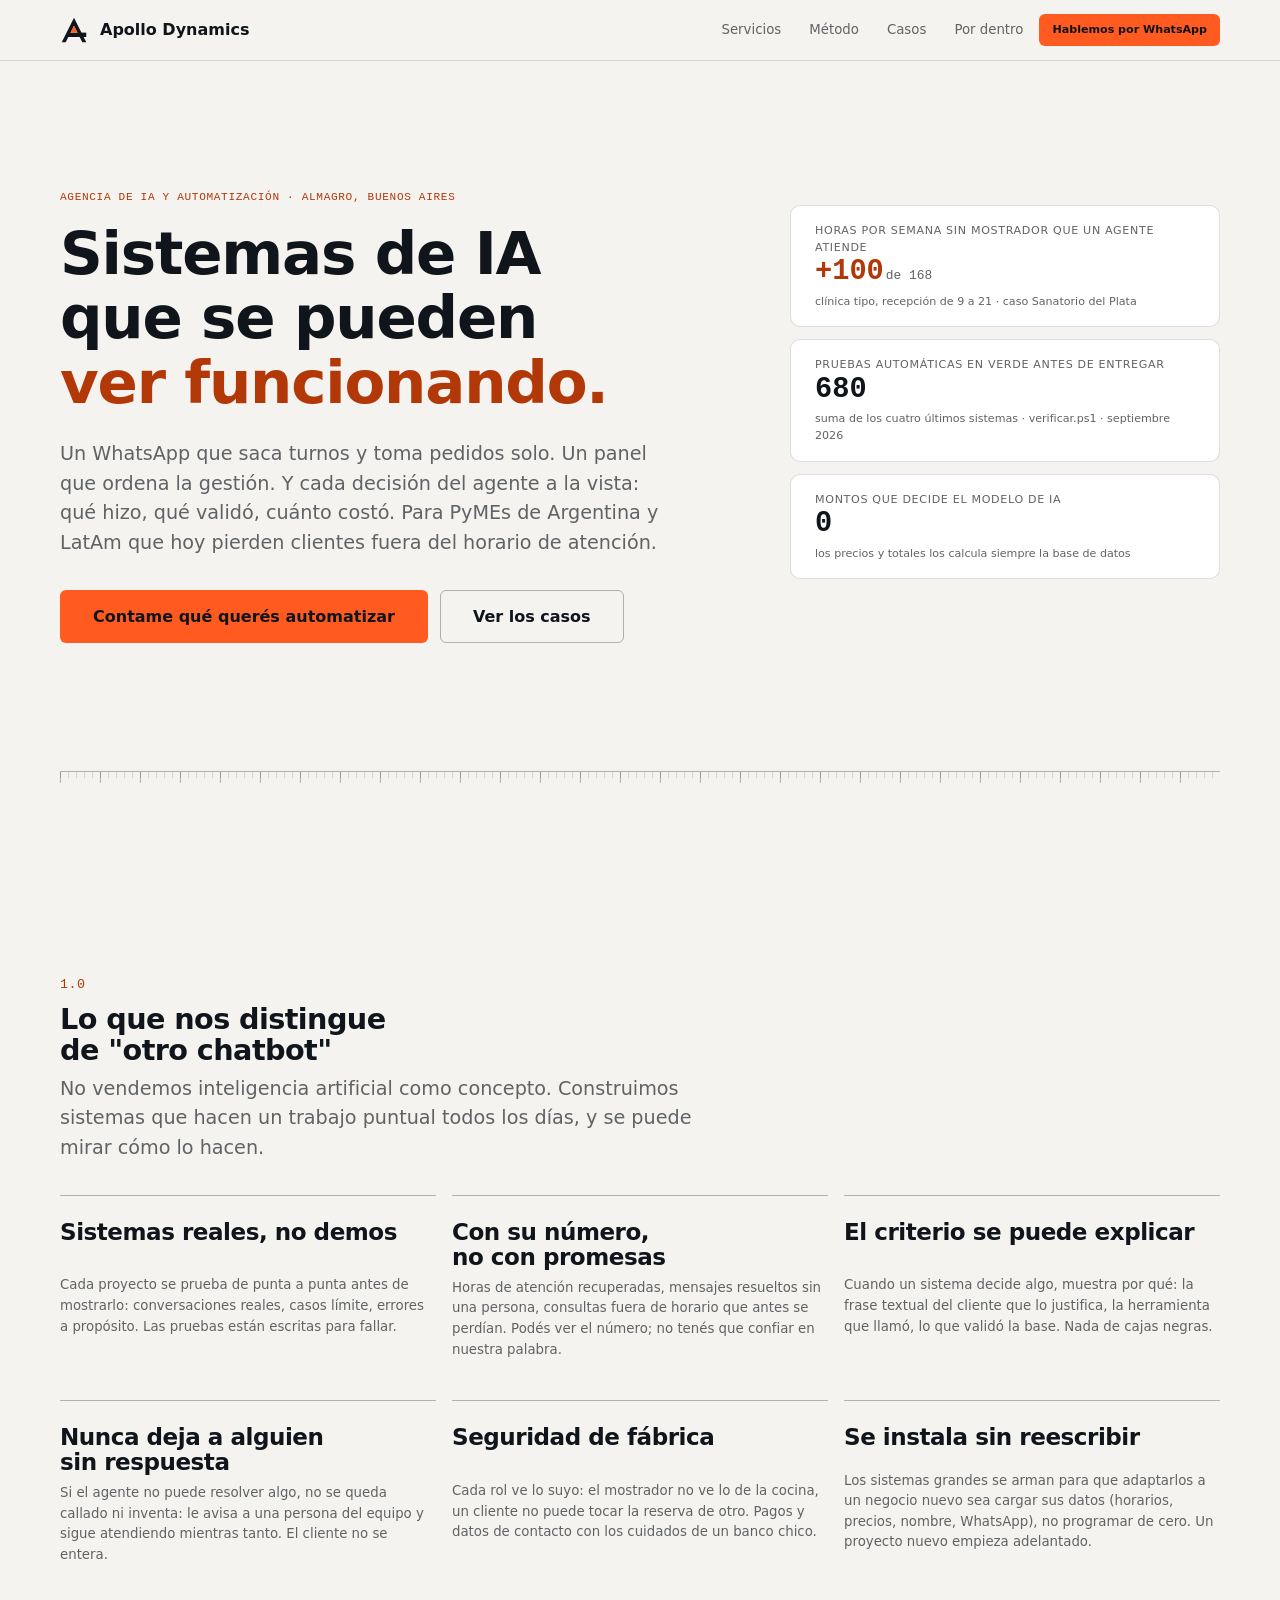
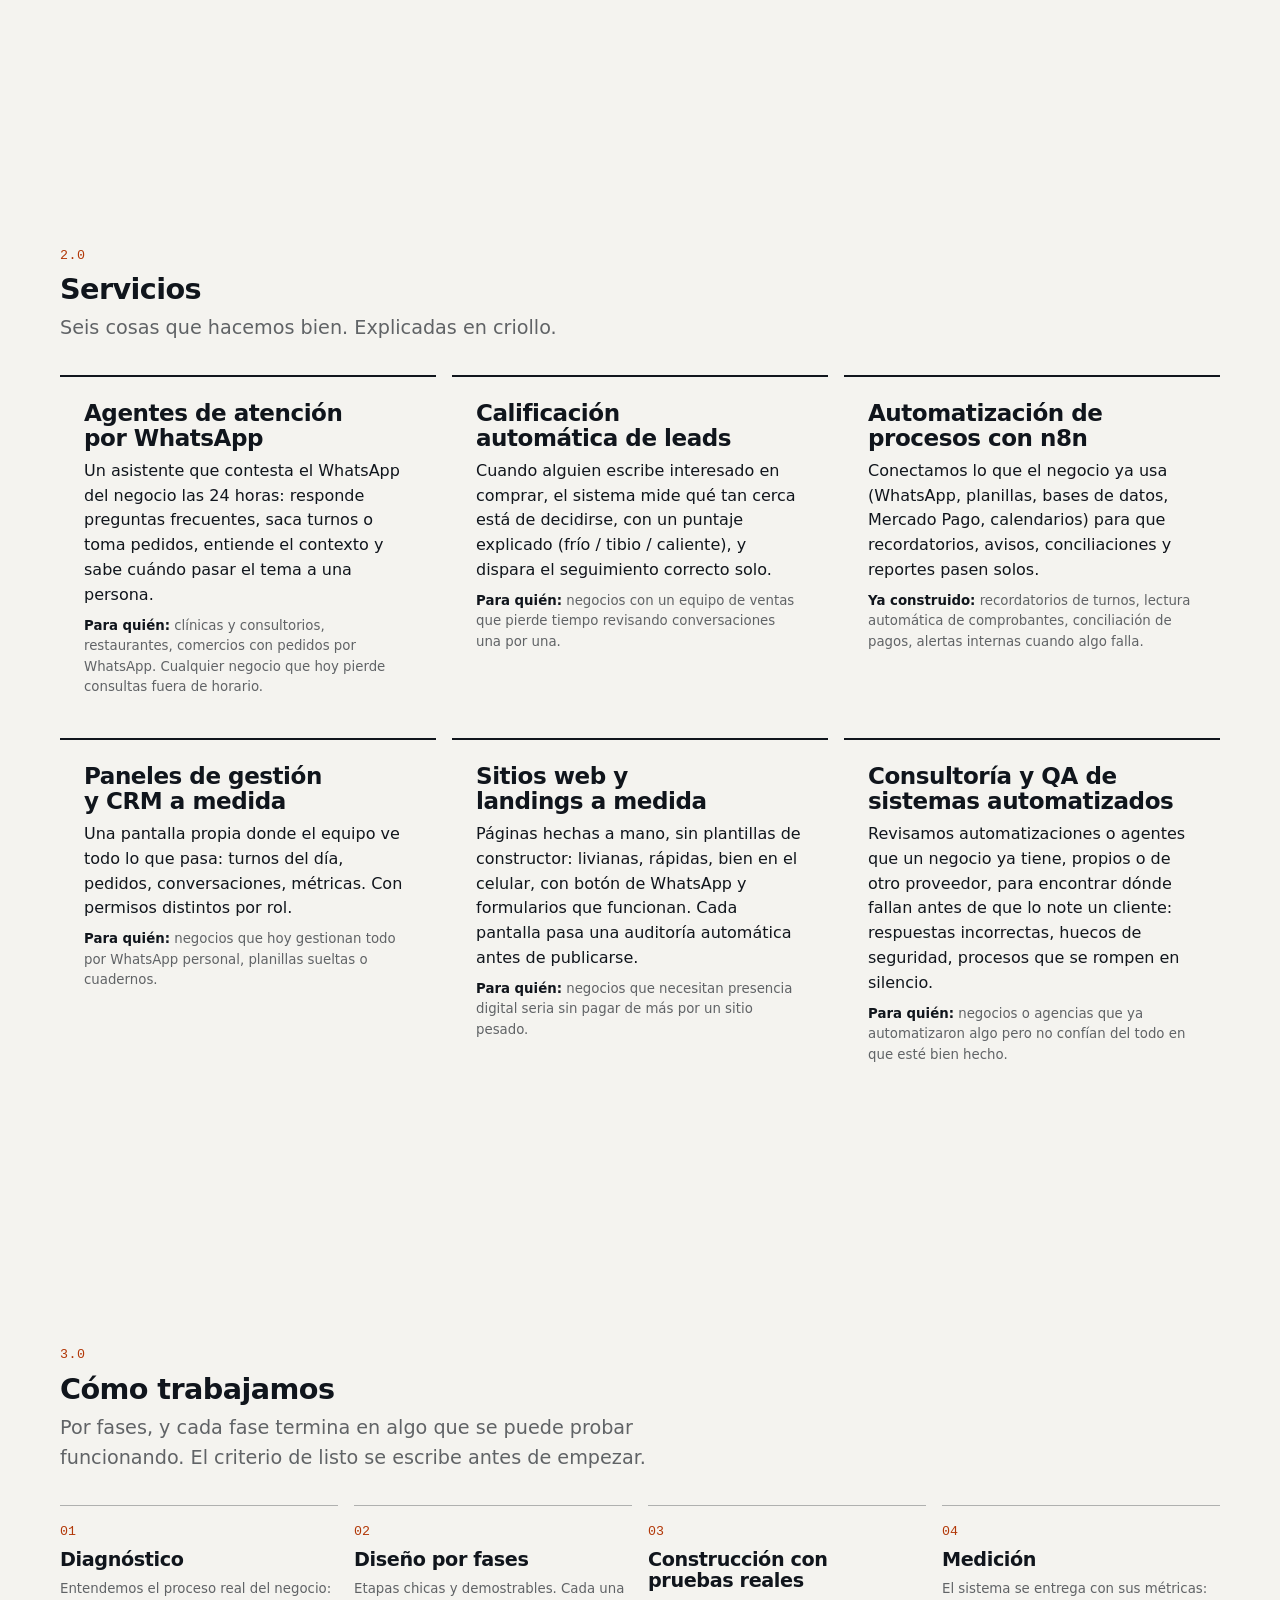
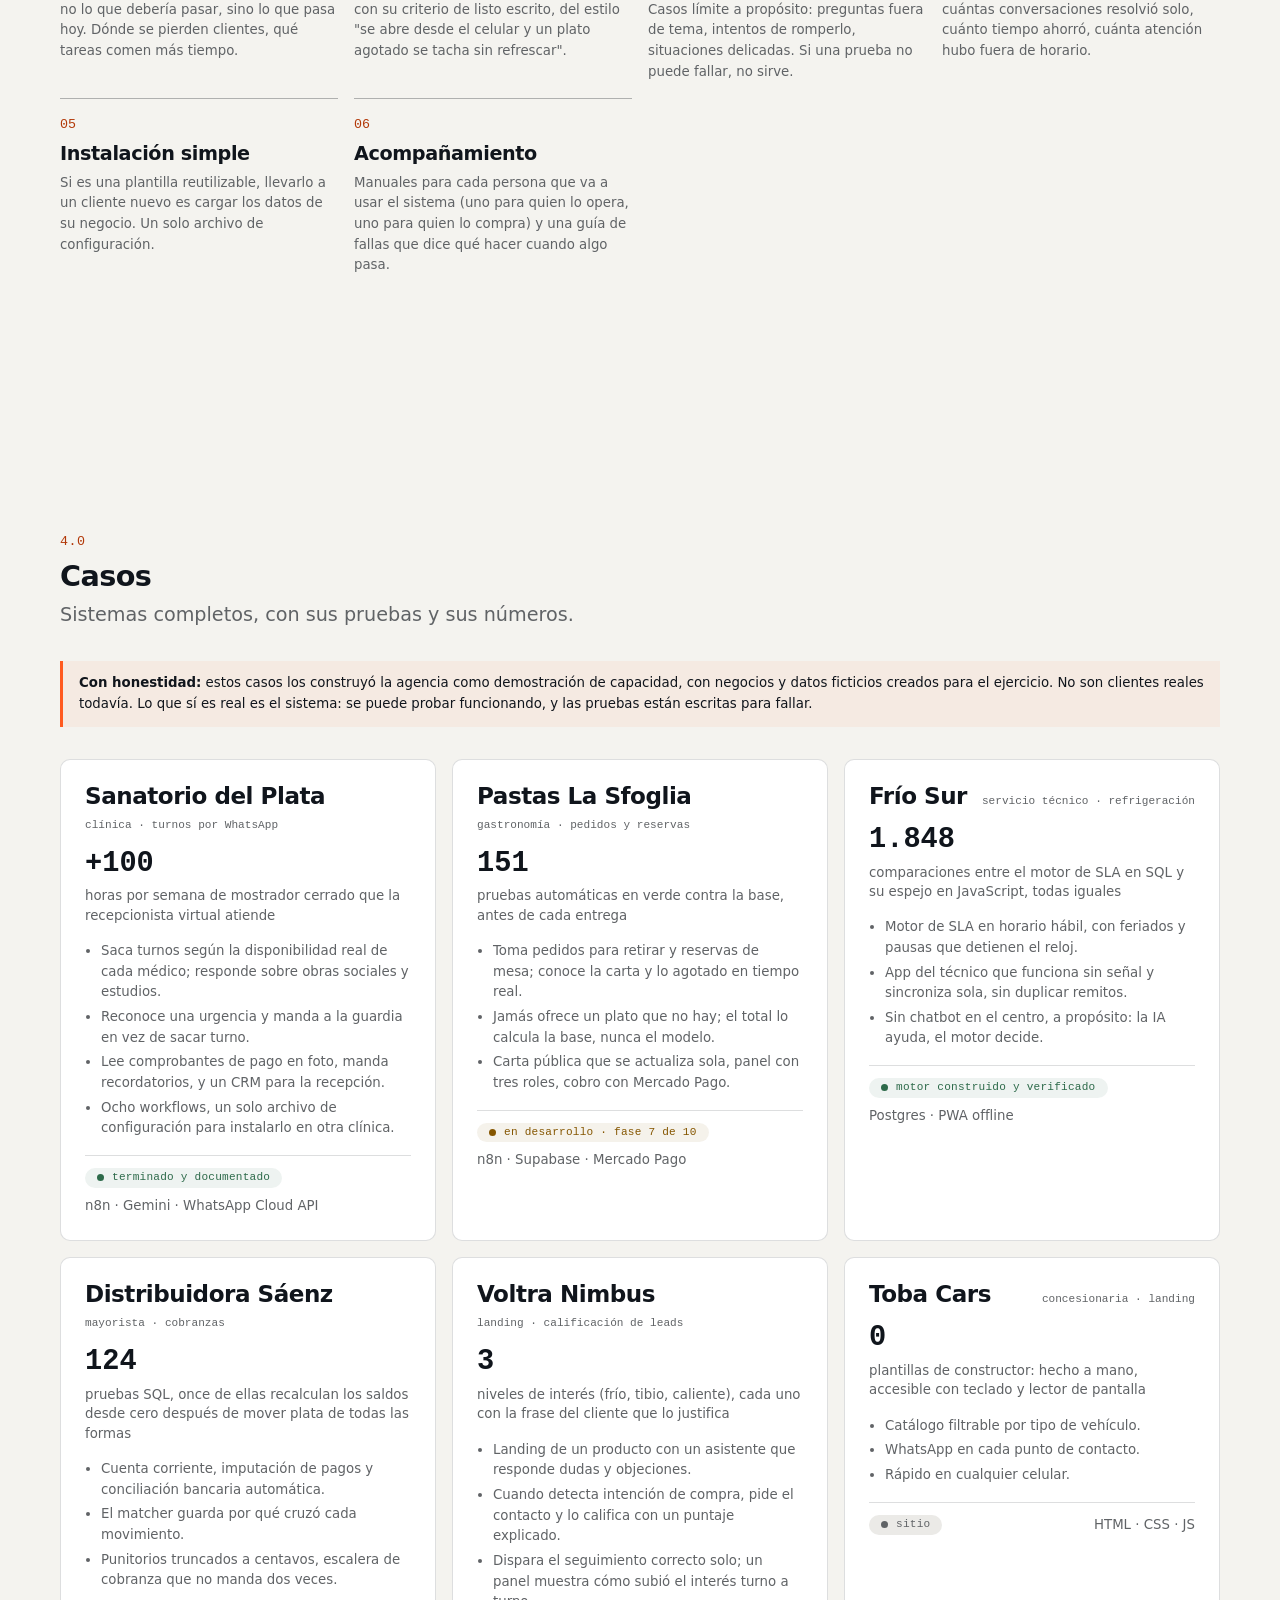
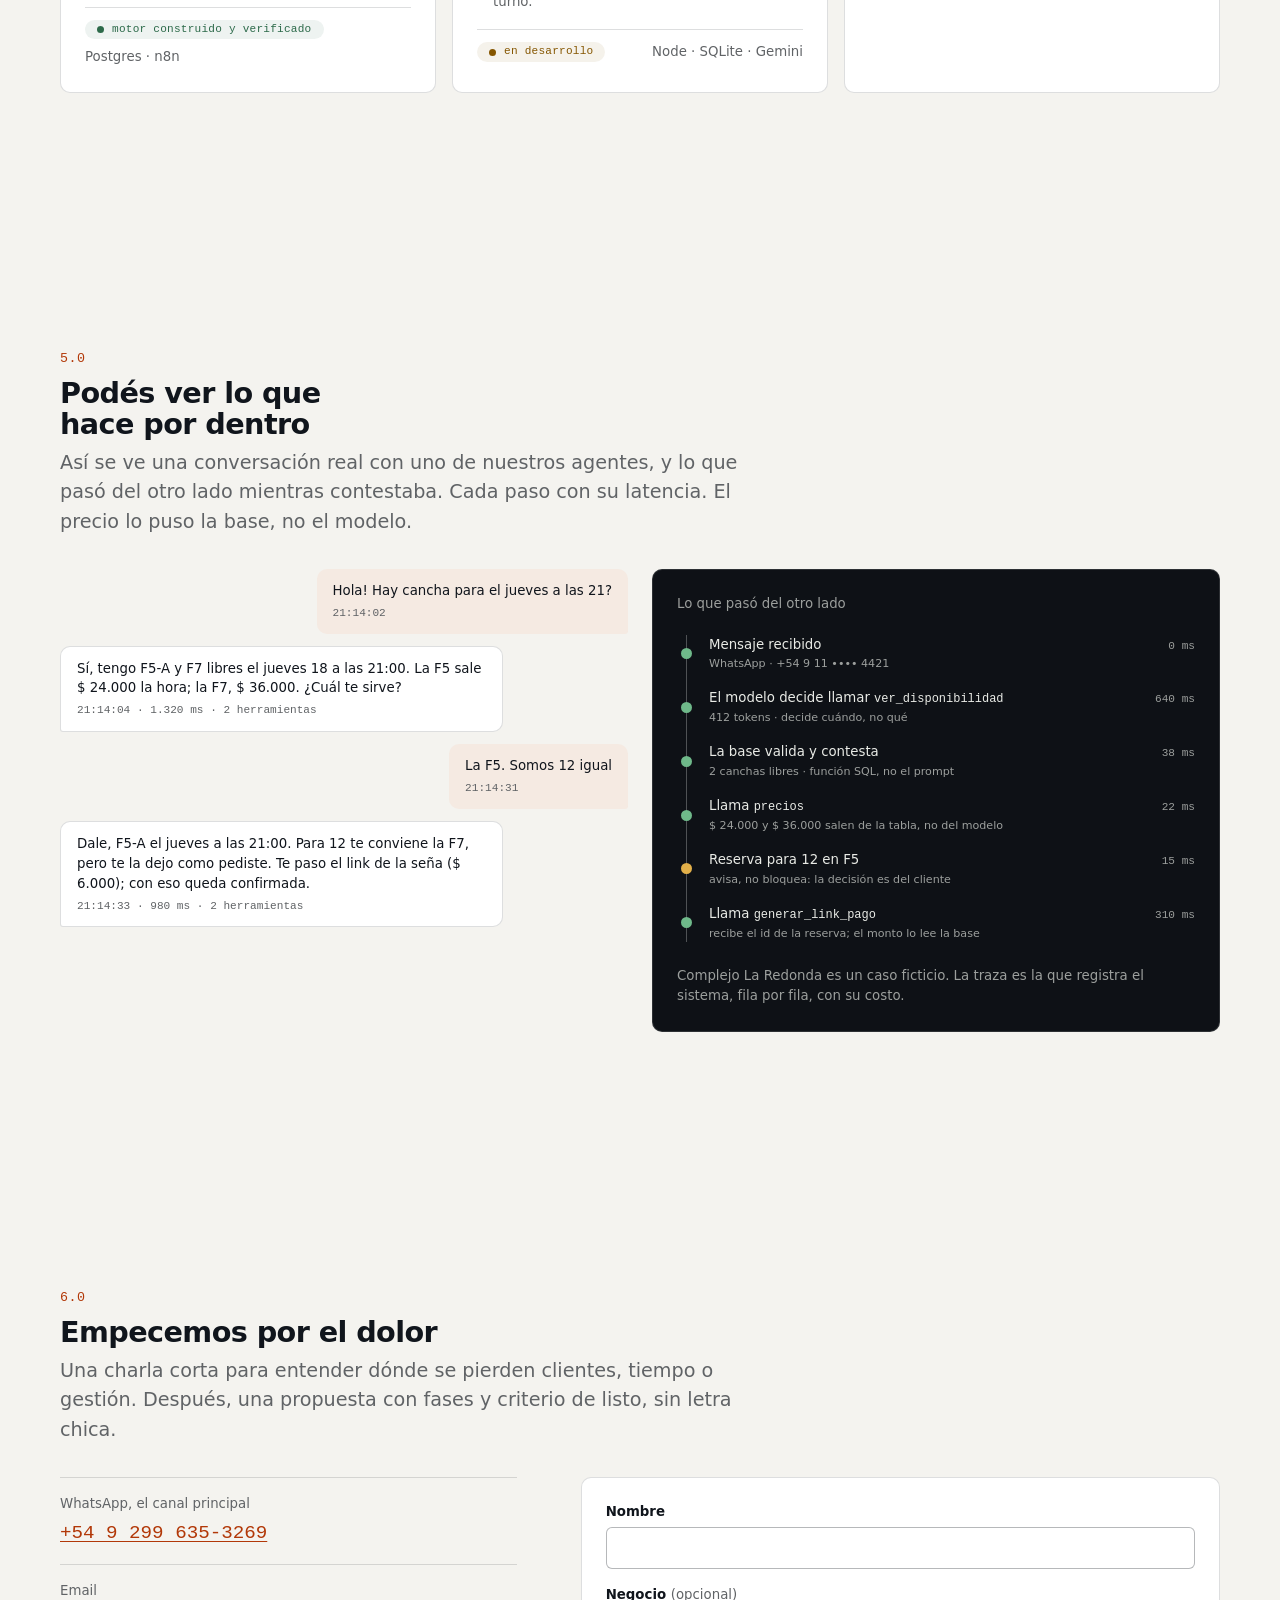
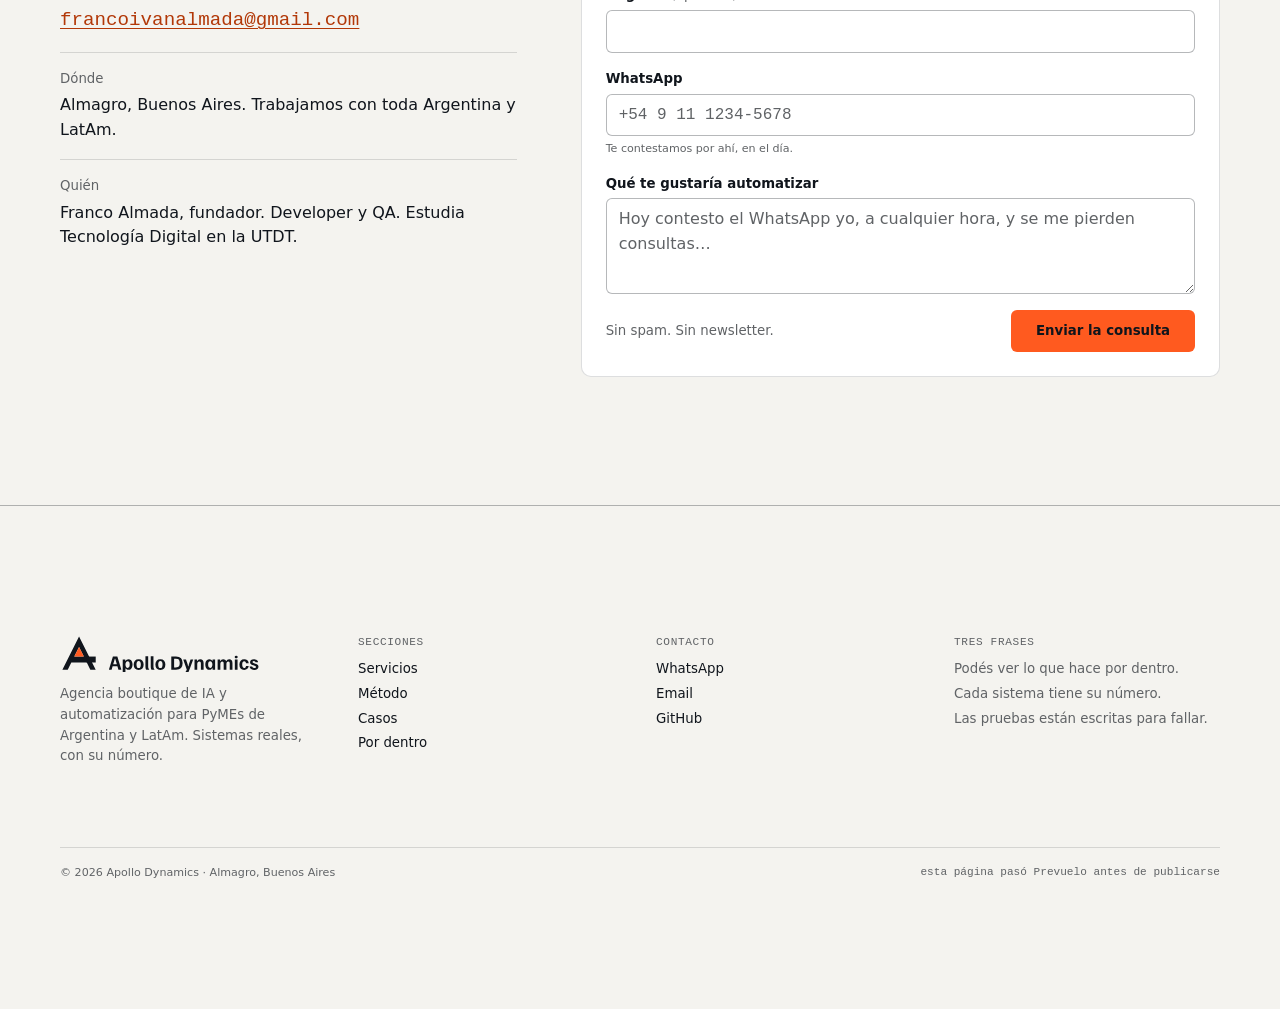
==== commit 12eef667: "Rehace la web entera con Órbita, la identidad de Apollo Dynamics Nueva identidad (papel técnico, tin" ====
--- a/index.html
+++ b/index.html
@@ -1,350 +1,238 @@
-<!DOCTYPE html>
+<!doctype html>
 <html lang="es">
 <head>
-<meta charset="UTF-8">
+<meta charset="utf-8">
 <meta name="viewport" content="width=device-width, initial-scale=1">
-
-<title>Apollo Dynamics — Agencia de marketing digital y diseño web</title>
-<meta name="description" content="Agencia de marketing digital en Buenos Aires. Generación de leads con Meta Ads, gestión de contenido y diseño web a medida. Estrategias que se miden en resultados, no en impresiones.">
+<title>Apollo Dynamics — Sistemas de IA y automatización que se pueden ver funcionando</title>
+<meta name="description" content="Agencia boutique de IA y automatización para PyMEs de Argentina y LatAm. Agentes de WhatsApp que sacan turnos y toman pedidos, paneles de gestión y automatización con n8n. Con su número, no con promesas.">
 <link rel="canonical" href="https://apollodynamics.com/">
-
-<!-- Open Graph / redes -->
+<meta name="theme-color" content="#f4f3ef" media="(prefers-color-scheme: light)">
+<meta name="theme-color" content="#0e1116" media="(prefers-color-scheme: dark)">
+
 <meta property="og:type" content="website">
 <meta property="og:locale" content="es_AR">
 <meta property="og:site_name" content="Apollo Dynamics">
-<meta property="og:title" content="Apollo Dynamics — Agencia de marketing digital y diseño web">
-<meta property="og:description" content="Generación de leads, gestión de contenido y diseño web. Estrategias que se miden en resultados, no en impresiones.">
-<meta property="og:image" content="assets/brand/logo-claro.png">
+<meta property="og:title" content="Apollo Dynamics — Sistemas de IA que se pueden ver funcionando">
+<meta property="og:description" content="Un WhatsApp que saca turnos y toma pedidos solo, un panel que ordena la gestión, y cada decisión del agente a la vista. Con su número.">
+<meta property="og:image" content="https://apollodynamics.com/assets/marca/og.png">
+<meta property="og:image:width" content="1200">
+<meta property="og:image:height" content="630">
 <meta name="twitter:card" content="summary_large_image">
-<meta name="twitter:title" content="Apollo Dynamics — Agencia de marketing digital y diseño web">
-<meta name="twitter:description" content="Generación de leads, gestión de contenido y diseño web. Estrategias que se miden en resultados, no en impresiones.">
-<meta name="twitter:image" content="assets/brand/logo-claro.png">
-
-<meta name="theme-color" content="#0e0f0e">
-<link rel="icon" href="assets/brand/favicon.svg" type="image/svg+xml">
-<link rel="apple-touch-icon" href="assets/brand/logo-oscuro.png">
-
-<!-- Tipografias: DM Serif Display para titulares, Inter para cuerpo -->
-<link rel="preconnect" href="https://fonts.googleapis.com">
-<link rel="preconnect" href="https://fonts.gstatic.com" crossorigin>
-<link rel="stylesheet" href="https://fonts.googleapis.com/css2?family=DM+Serif+Display&family=Inter:wght@400;500;600;700&display=swap">
-
-<link rel="stylesheet" href="css/styles.css">
+<meta name="twitter:title" content="Apollo Dynamics — Sistemas de IA que se pueden ver funcionando">
+<meta name="twitter:description" content="Un WhatsApp que saca turnos y toma pedidos solo, un panel que ordena la gestión, y cada decisión del agente a la vista.">
+<meta name="twitter:image" content="https://apollodynamics.com/assets/marca/og.png">
+
+<link rel="icon" href="assets/marca/favicon.svg" type="image/svg+xml">
+<link rel="preload" href="css/orbita/fuentes/familjen-grotesk-latin.woff2" as="font" type="font/woff2" crossorigin>
+<link rel="preload" href="css/orbita/fuentes/instrument-sans-latin.woff2" as="font" type="font/woff2" crossorigin>
+<link rel="stylesheet" href="css/orbita/fuentes.css">
+<link rel="stylesheet" href="css/orbita/tokens.css">
+<link rel="stylesheet" href="css/orbita/base.css">
+<link rel="stylesheet" href="css/orbita/orbita.css">
+<link rel="stylesheet" href="css/sitio.css">
 
 <script type="application/ld+json">
 {
   "@context": "https://schema.org",
   "@type": "ProfessionalService",
   "name": "Apollo Dynamics",
-  "description": "Agencia de marketing digital especializada en generación de leads, gestión de contenido y diseño web.",
-  "areaServed": "AR",
-  "address": { "@type": "PostalAddress", "addressLocality": "Buenos Aires", "addressCountry": "AR" },
-  "knowsAbout": ["Marketing digital", "Meta Ads", "Gestión de contenido", "Diseño web"]
+  "alternateName": "Apollo Dynamics Agency",
+  "description": "Agencia boutique de inteligencia artificial y automatización para PyMEs, emprendedores y agencias digitales de Argentina y LatAm.",
+  "url": "https://apollodynamics.com/",
+  "areaServed": ["AR", "LATAM"],
+  "address": { "@type": "PostalAddress", "addressLocality": "Buenos Aires", "addressRegion": "CABA", "addressCountry": "AR" },
+  "founder": { "@type": "Person", "name": "Franco Almada" },
+  "knowsAbout": ["Agentes de IA para WhatsApp", "Automatización con n8n", "Paneles de gestión", "Calificación de leads", "QA de sistemas automatizados"]
 }
 </script>
 </head>
-
 <body>
-<a class="skip-link" href="#contenido">Saltar al contenido</a>
-
-<!-- ============================================================
-     NAVBAR
-     ============================================================ -->
-<header class="nav" id="nav">
-  <div class="nav__inner">
-    <a class="nav__brand" href="#inicio" aria-label="Apollo Dynamics, ir al inicio">
-      <img src="assets/brand/logo-claro.png" alt="Apollo Dynamics" width="800" height="242" fetchpriority="high">
-    </a>
-
-    <nav class="nav__menu" id="nav-menu" aria-label="Navegación principal">
-      <a class="nav__link" href="#servicios">Servicios</a>
-      <a class="nav__link" href="#proceso">Proceso</a>
-      <a class="nav__link" href="#contacto">Contacto</a>
-      <a class="btn btn--primary nav__cta" href="#contacto">Agendar llamada</a>
+<a class="solo-lectores" href="#contenido">Saltar al contenido</a>
+
+<header class="nav-superior" data-nav>
+  <div class="contenedor nav-superior__interior">
+    <a class="nav-superior__marca" href="#inicio" aria-label="Apollo Dynamics, ir al inicio"><img src="assets/marca/isotipo.svg" alt="" width="28" height="28">Apollo Dynamics</a>
+    <nav class="nav-superior__menu" id="menu" aria-label="Navegación principal">
+      <a class="nav-superior__enlace" href="#servicios">Servicios</a>
+      <a class="nav-superior__enlace" href="#metodo">Método</a>
+      <a class="nav-superior__enlace" href="#casos">Casos</a>
+      <a class="nav-superior__enlace" href="#por-dentro">Por dentro</a>
+      <a class="boton boton--primario boton--chico" href="https://wa.me/5492996353269?text=Hola%20Franco%2C%20quiero%20automatizar%20algo%20de%20mi%20negocio" rel="noopener">Hablemos por WhatsApp</a>
     </nav>
-
-    <button class="nav__toggle" id="nav-toggle" aria-label="Abrir menú" aria-expanded="false" aria-controls="nav-menu">
-      <span></span><span></span><span></span>
-    </button>
+    <button class="nav-superior__hamburguesa" type="button" aria-expanded="false" aria-controls="menu" data-texto="Menú">Menú</button>
   </div>
 </header>
 
 <main id="contenido">
-
-  <!-- ============================================================
-       HERO
-       ============================================================ -->
-  <section class="hero" id="inicio">
-    <div class="wrap">
-      <p class="eyebrow reveal">Agencia de marketing digital</p>
-      <h1 class="hero__title reveal">Apollo Dynamics</h1>
-      <p class="hero__lead reveal">
-        Ayudamos a marcas y emprendedores a conseguir clientes reales.
-        Campañas, contenido y sitios web que se miden en resultados, no en impresiones.
-      </p>
-      <div class="hero__actions reveal">
-        <a class="btn btn--primary btn--lg" href="#contacto">Agendar una llamada</a>
-        <a class="btn btn--ghost btn--lg" href="#servicios">Ver servicios</a>
-      </div>
-
-      <dl class="stats reveal">
-        <div class="stat">
-          <dt>Servicios integrales</dt>
-          <dd><span class="stat__num">3</span></dd>
-        </div>
-        <div class="stat">
-          <dt>Enfoque</dt>
-          <dd><span class="stat__num">100%</span> a medida</dd>
-        </div>
-        <div class="stat">
-          <dt>Primera respuesta</dt>
-          <dd><span class="stat__num">24 h</span></dd>
-        </div>
-      </dl>
-    </div>
-  </section>
-
-  <!-- ============================================================
-       MOSAICO
-       ============================================================ -->
-  <section class="mosaico" aria-label="Galería">
-    <div class="mosaico__grid">
-      <img src="assets/hero/aurora-verde.jpg"     alt="" width="1280" height="720" loading="lazy" class="mosaico__img">
-      <img src="assets/hero/bosque-nocturno.jpg"  alt="" width="1280" height="853" loading="lazy" class="mosaico__img mosaico__img--tall">
-      <img src="assets/hero/via-lactea.jpg"       alt="" width="1280" height="935" loading="lazy" class="mosaico__img">
-      <img src="assets/hero/galaxia.jpg"          alt="" width="1400" height="933" loading="lazy" class="mosaico__img">
-      <img src="assets/hero/auroras.jpg"          alt="" width="1280" height="854" loading="lazy" class="mosaico__img mosaico__img--tall">
-      <img src="assets/hero/luna.jpg"             alt="" width="1280" height="854" loading="lazy" class="mosaico__img">
-    </div>
-  </section>
-
-  <!-- ============================================================
-       SERVICIOS
-       ============================================================ -->
-  <section class="servicios" id="servicios">
-    <div class="wrap">
-      <header class="sec-head reveal">
-        <p class="eyebrow">Qué hacemos</p>
-        <h2 class="sec-head__title">Nuestros servicios</h2>
-        <p class="sec-head__lead">
-          Tres frentes que funcionan mejor juntos que por separado: atraer, retener y convertir.
-          Podés contratarlos por separado o como estrategia completa.
-        </p>
-      </header>
-
-      <!-- Cada tarjeta alterna de lado via :nth-child en el CSS -->
-      <article class="servicio reveal" style="--svc: var(--svc-violet)">
-        <div class="servicio__card">
-          <p class="servicio__kicker">Generación de leads</p>
-          <h3 class="servicio__title">Marketing digital</h3>
-          <p class="servicio__text">
-            Campañas en Meta Ads y Google pensadas para traer consultas, no likes.
-            Segmentación afinada, creatividades que frenan el scroll y reportes donde
-            se ve exactamente cuánto costó cada cliente nuevo.
-          </p>
-          <ul class="servicio__list">
-            <li>Meta Ads y Google Ads</li>
-            <li>Segmentación y públicos</li>
-            <li>Reportes de costo por lead</li>
-          </ul>
-          <a class="servicio__cta" href="#contacto" data-servicio="Marketing digital">
-            Quiero este servicio <span aria-hidden="true">→</span>
-          </a>
-        </div>
-        <div class="servicio__media">
-          <img src="assets/servicios/digital-marketing.jpg" alt="Ilustración de una campaña de marketing digital en múltiples dispositivos" width="1200" height="800" loading="lazy">
-        </div>
-      </article>
-
-      <article class="servicio reveal" style="--svc: var(--svc-amber)">
-        <div class="servicio__card">
-          <p class="servicio__kicker">Desarrollo de marca</p>
-          <h3 class="servicio__title">Gestión de contenido</h3>
-          <p class="servicio__text">
-            Creamos, organizamos y optimizamos el contenido de tus canales para que tu marca
-            tenga algo que decir todas las semanas. Calendario, producción y publicación:
-            tu plataforma siempre fresca y relevante.
-          </p>
-          <ul class="servicio__list">
-            <li>Calendario editorial</li>
-            <li>Producción de piezas</li>
-            <li>Community management</li>
-          </ul>
-          <a class="servicio__cta" href="#contacto" data-servicio="Gestión de contenido">
-            Quiero este servicio <span aria-hidden="true">→</span>
-          </a>
-        </div>
-        <div class="servicio__media">
-          <img src="assets/servicios/content-management.jpg" alt="Ilustración de un equipo organizando contenido en un panel digital" width="1200" height="800" loading="lazy">
-        </div>
-      </article>
-
-      <article class="servicio reveal" style="--svc: var(--svc-terra)">
-        <div class="servicio__card">
-          <p class="servicio__kicker">Presencia online</p>
-          <h3 class="servicio__title">Diseño web</h3>
-          <p class="servicio__text">
-            Sitios rápidos, claros y pensados para convertir. Desde la idea hasta la
-            implementación, construimos experiencias que reflejan tu marca y guían al
-            visitante hacia la acción que te importa.
-          </p>
-          <ul class="servicio__list">
-            <li>Diseño a medida</li>
-            <li>Optimización de velocidad</li>
-            <li>Responsive y accesible</li>
-          </ul>
-          <a class="servicio__cta" href="#contacto" data-servicio="Diseño web">
-            Quiero este servicio <span aria-hidden="true">→</span>
-          </a>
-        </div>
-        <div class="servicio__media">
-          <img src="assets/servicios/web-design.jpg" alt="Ilustración del proceso de diseño de una interfaz web" width="1200" height="800" loading="lazy">
-        </div>
-      </article>
-    </div>
-  </section>
-
-  <!-- ============================================================
-       PROCESO
-       ============================================================ -->
-  <section class="proceso" id="proceso">
-    <div class="wrap">
-      <header class="sec-head reveal">
-        <p class="eyebrow">Cómo trabajamos</p>
-        <h2 class="sec-head__title">Un método, no una corazonada</h2>
-        <p class="sec-head__lead">
-          Cuatro etapas claras. Sabés en todo momento en qué estamos y qué sigue.
-        </p>
-      </header>
-
-      <ol class="pasos">
-        <li class="paso reveal">
-          <span class="paso__num">01</span>
-          <h3 class="paso__title">Diagnóstico</h3>
-          <p class="paso__text">Analizamos tu situación actual, tu competencia y a quién le estás hablando. Sin esto, todo lo demás es adivinar.</p>
-        </li>
-        <li class="paso reveal">
-          <span class="paso__num">02</span>
-          <h3 class="paso__title">Estrategia</h3>
-          <p class="paso__text">Definimos objetivos medibles, canales y presupuesto. Te presentamos el plan antes de gastar un peso.</p>
-        </li>
-        <li class="paso reveal">
-          <span class="paso__num">03</span>
-          <h3 class="paso__title">Ejecución</h3>
-          <p class="paso__text">Producimos, lanzamos y ajustamos. Trabajamos en ciclos cortos para corregir rápido lo que no funciona.</p>
-        </li>
-        <li class="paso reveal">
-          <span class="paso__num">04</span>
-          <h3 class="paso__title">Medición</h3>
-          <p class="paso__text">Reportes claros con las métricas que importan. Si algo no rinde, lo cambiamos y te explicamos por qué.</p>
-        </li>
-      </ol>
-    </div>
-  </section>
-
-  <!-- ============================================================
-       CONTACTO
-       ============================================================ -->
-  <section class="contacto" id="contacto">
-    <div class="wrap">
-      <div class="contacto__box reveal">
-        <div class="contacto__intro">
-          <h2 class="contacto__title">Trabajemos juntos</h2>
-          <p class="contacto__lead">
-            Contanos en qué estás y coordinamos una llamada para conocernos.
-            Te respondemos dentro de las 24 horas hábiles, sin compromiso.
-          </p>
-        </div>
-
-        <form class="form" id="form-contacto" novalidate>
-          <input type="hidden" name="_subject" value="Nueva consulta desde la web de Apollo Dynamics">
-          <input type="hidden" name="_captcha" value="false">
-          <input type="hidden" name="_template" value="table">
-          <!-- Honeypot antispam: invisible para personas, tentador para bots.
-               FormSubmit descarta cualquier envio que complete este campo. -->
-          <input type="text" name="_honey" class="hp" tabindex="-1" autocomplete="off" aria-hidden="true">
-
-          <div class="form__row">
-            <div class="field">
-              <label for="nombre">Nombre</label>
-              <input type="text" id="nombre" name="nombre" required autocomplete="name" placeholder="Cómo te llamás">
-              <p class="field__error" data-error-for="nombre"></p>
-            </div>
-            <div class="field">
-              <label for="email">Email</label>
-              <input type="email" id="email" name="email" required autocomplete="email" placeholder="tu@email.com">
-              <p class="field__error" data-error-for="email"></p>
-            </div>
-          </div>
-
-          <div class="field">
-            <label for="servicio">Servicio que te interesa</label>
-            <select id="servicio" name="servicio">
-              <option value="">Todavía no lo tengo claro</option>
-              <option>Marketing digital</option>
-              <option>Gestión de contenido</option>
-              <option>Diseño web</option>
-              <option>Estrategia completa</option>
-            </select>
-          </div>
-
-          <div class="field">
-            <label for="mensaje">Mensaje</label>
-            <textarea id="mensaje" name="mensaje" rows="5" required placeholder="Contanos brevemente sobre tu proyecto y qué querés lograr."></textarea>
-            <p class="field__error" data-error-for="mensaje"></p>
-          </div>
-
-          <div class="form__foot">
-            <button type="submit" class="btn btn--primary btn--lg" id="submit-btn">Enviar consulta</button>
-            
-            <a class="btn btn--ghost btn--lg" href="https://wa.me/5492996353269?text=Hola%20Apollo%20Dynamics%2C%20quiero%20consultar%20por%20sus%20servicios." target="_blank" rel="noopener">
-              Escribir por WhatsApp
-            </a>
-          </div>
-
-          <p class="form__status" id="form-status" role="status" aria-live="polite"></p>
-        </form>
-      </div>
-    </div>
-  </section>
-
+  <!-- ============================ HERO ============================ -->
+  <section class="contenedor hero hero--dos-columnas" id="inicio">
+    <div>
+      <p class="hero__sello">Agencia de IA y automatización · Almagro, Buenos Aires</p>
+      <h1>Sistemas de IA que se pueden <em>ver funcionando.</em></h1>
+      <p class="hero__bajada">Un WhatsApp que saca turnos y toma pedidos solo. Un panel que ordena la gestión. Y cada decisión del agente a la vista: qué hizo, qué validó, cuánto costó. Para PyMEs de Argentina y LatAm que hoy pierden clientes fuera del horario de atención.</p>
+      <div class="fila hero__acciones">
+        <a class="boton boton--primario boton--grande" href="#contacto">Contame qué querés automatizar</a>
+        <a class="boton boton--secundario boton--grande" href="#casos">Ver los casos</a>
+      </div>
+    </div>
+    <div class="hero__numeros" aria-label="Números">
+      <div class="metrica"><span class="metrica__rotulo">Horas por semana sin mostrador que un agente atiende</span><span class="metrica__valor"><em>+100</em><span class="metrica__unidad">de 168</span></span><span class="metrica__fuente">clínica tipo, recepción de 9 a 21 · caso Sanatorio del Plata</span></div>
+      <div class="metrica"><span class="metrica__rotulo">Pruebas automáticas en verde antes de entregar</span><span class="metrica__valor">680</span><span class="metrica__fuente">suma de los cuatro últimos sistemas · verificar.ps1 · septiembre 2026</span></div>
+      <div class="metrica"><span class="metrica__rotulo">Montos que decide el modelo de IA</span><span class="metrica__valor">0</span><span class="metrica__fuente">los precios y totales los calcula siempre la base de datos</span></div>
+    </div>
+  </section>
+
+  <div class="contenedor"><hr class="regla"></div>
+
+  <!-- ============================ DIFERENCIALES ============================ -->
+  <section class="contenedor seccion" id="diferenciales">
+    <div class="titulo-seccion"><span class="n">1.0</span><h2>Lo que nos distingue de "otro chatbot"</h2><p>No vendemos inteligencia artificial como concepto. Construimos sistemas que hacen un trabajo puntual todos los días, y se puede mirar cómo lo hacen.</p></div>
+    <div class="grilla-auto" style="--min: 300px">
+      <article class="diferencial"><h3>Sistemas reales, no demos</h3><p>Cada proyecto se prueba de punta a punta antes de mostrarlo: conversaciones reales, casos límite, errores a propósito. Las pruebas están escritas para fallar.</p></article>
+      <article class="diferencial"><h3>Con su número, no con promesas</h3><p>Horas de atención recuperadas, mensajes resueltos sin una persona, consultas fuera de horario que antes se perdían. Podés ver el número; no tenés que confiar en nuestra palabra.</p></article>
+      <article class="diferencial"><h3>El criterio se puede explicar</h3><p>Cuando un sistema decide algo, muestra por qué: la frase textual del cliente que lo justifica, la herramienta que llamó, lo que validó la base. Nada de cajas negras.</p></article>
+      <article class="diferencial"><h3>Nunca deja a alguien sin respuesta</h3><p>Si el agente no puede resolver algo, no se queda callado ni inventa: le avisa a una persona del equipo y sigue atendiendo mientras tanto. El cliente no se entera.</p></article>
+      <article class="diferencial"><h3>Seguridad de fábrica</h3><p>Cada rol ve lo suyo: el mostrador no ve lo de la cocina, un cliente no puede tocar la reserva de otro. Pagos y datos de contacto con los cuidados de un banco chico.</p></article>
+      <article class="diferencial"><h3>Se instala sin reescribir</h3><p>Los sistemas grandes se arman para que adaptarlos a un negocio nuevo sea cargar sus datos (horarios, precios, nombre, WhatsApp), no programar de cero. Un proyecto nuevo empieza adelantado.</p></article>
+    </div>
+  </section>
+
+  <!-- ============================ SERVICIOS ============================ -->
+  <section class="contenedor seccion" id="servicios">
+    <div class="titulo-seccion"><span class="n">2.0</span><h2>Servicios</h2><p>Seis cosas que hacemos bien. Explicadas en criollo.</p></div>
+    <div class="grilla-auto" style="--min: 320px">
+      <article class="servicio"><h3>Agentes de atención por WhatsApp</h3><p>Un asistente que contesta el WhatsApp del negocio las 24 horas: responde preguntas frecuentes, saca turnos o toma pedidos, entiende el contexto y sabe cuándo pasar el tema a una persona.</p><p class="para"><b>Para quién:</b> clínicas y consultorios, restaurantes, comercios con pedidos por WhatsApp. Cualquier negocio que hoy pierde consultas fuera de horario.</p></article>
+      <article class="servicio"><h3>Calificación automática de leads</h3><p>Cuando alguien escribe interesado en comprar, el sistema mide qué tan cerca está de decidirse, con un puntaje explicado (frío / tibio / caliente), y dispara el seguimiento correcto solo.</p><p class="para"><b>Para quién:</b> negocios con un equipo de ventas que pierde tiempo revisando conversaciones una por una.</p></article>
+      <article class="servicio"><h3>Automatización de procesos con n8n</h3><p>Conectamos lo que el negocio ya usa (WhatsApp, planillas, bases de datos, Mercado Pago, calendarios) para que recordatorios, avisos, conciliaciones y reportes pasen solos.</p><p class="para"><b>Ya construido:</b> recordatorios de turnos, lectura automática de comprobantes, conciliación de pagos, alertas internas cuando algo falla.</p></article>
+      <article class="servicio"><h3>Paneles de gestión y CRM a medida</h3><p>Una pantalla propia donde el equipo ve todo lo que pasa: turnos del día, pedidos, conversaciones, métricas. Con permisos distintos por rol.</p><p class="para"><b>Para quién:</b> negocios que hoy gestionan todo por WhatsApp personal, planillas sueltas o cuadernos.</p></article>
+      <article class="servicio"><h3>Sitios web y landings a medida</h3><p>Páginas hechas a mano, sin plantillas de constructor: livianas, rápidas, bien en el celular, con botón de WhatsApp y formularios que funcionan. Cada pantalla pasa una auditoría automática antes de publicarse.</p><p class="para"><b>Para quién:</b> negocios que necesitan presencia digital seria sin pagar de más por un sitio pesado.</p></article>
+      <article class="servicio"><h3>Consultoría y QA de sistemas automatizados</h3><p>Revisamos automatizaciones o agentes que un negocio ya tiene, propios o de otro proveedor, para encontrar dónde fallan antes de que lo note un cliente: respuestas incorrectas, huecos de seguridad, procesos que se rompen en silencio.</p><p class="para"><b>Para quién:</b> negocios o agencias que ya automatizaron algo pero no confían del todo en que esté bien hecho.</p></article>
+    </div>
+  </section>
+
+  <!-- ============================ MÉTODO ============================ -->
+  <section class="contenedor seccion" id="metodo">
+    <div class="titulo-seccion"><span class="n">3.0</span><h2>Cómo trabajamos</h2><p>Por fases, y cada fase termina en algo que se puede probar funcionando. El criterio de listo se escribe antes de empezar.</p></div>
+    <ol class="pasos">
+      <li><h3>Diagnóstico</h3><p>Entendemos el proceso real del negocio: no lo que debería pasar, sino lo que pasa hoy. Dónde se pierden clientes, qué tareas comen más tiempo.</p></li>
+      <li><h3>Diseño por fases</h3><p>Etapas chicas y demostrables. Cada una con su criterio de listo escrito, del estilo "se abre desde el celular y un plato agotado se tacha sin refrescar".</p></li>
+      <li><h3>Construcción con pruebas reales</h3><p>Casos límite a propósito: preguntas fuera de tema, intentos de romperlo, situaciones delicadas. Si una prueba no puede fallar, no sirve.</p></li>
+      <li><h3>Medición</h3><p>El sistema se entrega con sus métricas: cuántas conversaciones resolvió solo, cuánto tiempo ahorró, cuánta atención hubo fuera de horario.</p></li>
+      <li><h3>Instalación simple</h3><p>Si es una plantilla reutilizable, llevarlo a un cliente nuevo es cargar los datos de su negocio. Un solo archivo de configuración.</p></li>
+      <li><h3>Acompañamiento</h3><p>Manuales para cada persona que va a usar el sistema (uno para quien lo opera, uno para quien lo compra) y una guía de fallas que dice qué hacer cuando algo pasa.</p></li>
+    </ol>
+  </section>
+
+  <!-- ============================ CASOS ============================ -->
+  <section class="contenedor seccion" id="casos">
+    <div class="titulo-seccion"><span class="n">4.0</span><h2>Casos</h2><p>Sistemas completos, con sus pruebas y sus números.</p></div>
+    <p class="aviso-honesto"><strong>Con honestidad:</strong> estos casos los construyó la agencia como demostración de capacidad, con negocios y datos ficticios creados para el ejercicio. No son clientes reales todavía. Lo que sí es real es el sistema: se puede probar funcionando, y las pruebas están escritas para fallar.</p>
+    <div class="grilla-auto" style="--min: 320px">
+      <article class="panel caso">
+        <div class="caso__cabecera"><h3>Sanatorio del Plata</h3><span class="caso__sector">clínica · turnos por WhatsApp</span></div>
+        <p class="caso__numero">+100<small>horas por semana de mostrador cerrado que la recepcionista virtual atiende</small></p>
+        <ul class="caso__lista"><li>Saca turnos según la disponibilidad real de cada médico; responde sobre obras sociales y estudios.</li><li>Reconoce una urgencia y manda a la guardia en vez de sacar turno.</li><li>Lee comprobantes de pago en foto, manda recordatorios, y un CRM para la recepción.</li><li>Ocho workflows, un solo archivo de configuración para instalarlo en otra clínica.</li></ul>
+        <div class="caso__pie"><span class="badge badge--ok">terminado y documentado</span><span class="chico secundario">n8n · Gemini · WhatsApp Cloud API</span></div>
+      </article>
+      <article class="panel caso">
+        <div class="caso__cabecera"><h3>Pastas La Sfoglia</h3><span class="caso__sector">gastronomía · pedidos y reservas</span></div>
+        <p class="caso__numero">151<small>pruebas automáticas en verde contra la base, antes de cada entrega</small></p>
+        <ul class="caso__lista"><li>Toma pedidos para retirar y reservas de mesa; conoce la carta y lo agotado en tiempo real.</li><li>Jamás ofrece un plato que no hay; el total lo calcula la base, nunca el modelo.</li><li>Carta pública que se actualiza sola, panel con tres roles, cobro con Mercado Pago.</li></ul>
+        <div class="caso__pie"><span class="badge badge--aviso">en desarrollo · fase 7 de 10</span><span class="chico secundario">n8n · Supabase · Mercado Pago</span></div>
+      </article>
+      <article class="panel caso">
+        <div class="caso__cabecera"><h3>Frío Sur</h3><span class="caso__sector">servicio técnico · refrigeración</span></div>
+        <p class="caso__numero">1.848<small>comparaciones entre el motor de SLA en SQL y su espejo en JavaScript, todas iguales</small></p>
+        <ul class="caso__lista"><li>Motor de SLA en horario hábil, con feriados y pausas que detienen el reloj.</li><li>App del técnico que funciona sin señal y sincroniza sola, sin duplicar remitos.</li><li>Sin chatbot en el centro, a propósito: la IA ayuda, el motor decide.</li></ul>
+        <div class="caso__pie"><span class="badge badge--ok">motor construido y verificado</span><span class="chico secundario">Postgres · PWA offline</span></div>
+      </article>
+      <article class="panel caso">
+        <div class="caso__cabecera"><h3>Distribuidora Sáenz</h3><span class="caso__sector">mayorista · cobranzas</span></div>
+        <p class="caso__numero">124<small>pruebas SQL, once de ellas recalculan los saldos desde cero después de mover plata de todas las formas</small></p>
+        <ul class="caso__lista"><li>Cuenta corriente, imputación de pagos y conciliación bancaria automática.</li><li>El matcher guarda por qué cruzó cada movimiento.</li><li>Punitorios truncados a centavos, escalera de cobranza que no manda dos veces.</li></ul>
+        <div class="caso__pie"><span class="badge badge--ok">motor construido y verificado</span><span class="chico secundario">Postgres · n8n</span></div>
+      </article>
+      <article class="panel caso">
+        <div class="caso__cabecera"><h3>Voltra Nimbus</h3><span class="caso__sector">landing · calificación de leads</span></div>
+        <p class="caso__numero">3<small>niveles de interés (frío, tibio, caliente), cada uno con la frase del cliente que lo justifica</small></p>
+        <ul class="caso__lista"><li>Landing de un producto con un asistente que responde dudas y objeciones.</li><li>Cuando detecta intención de compra, pide el contacto y lo califica con un puntaje explicado.</li><li>Dispara el seguimiento correcto solo; un panel muestra cómo subió el interés turno a turno.</li></ul>
+        <div class="caso__pie"><span class="badge badge--aviso">en desarrollo</span><span class="chico secundario">Node · SQLite · Gemini</span></div>
+      </article>
+      <article class="panel caso">
+        <div class="caso__cabecera"><h3>Toba Cars</h3><span class="caso__sector">concesionaria · landing</span></div>
+        <p class="caso__numero">0<small>plantillas de constructor: hecho a mano, accesible con teclado y lector de pantalla</small></p>
+        <ul class="caso__lista"><li>Catálogo filtrable por tipo de vehículo.</li><li>WhatsApp en cada punto de contacto.</li><li>Rápido en cualquier celular.</li></ul>
+        <div class="caso__pie"><span class="badge">sitio</span><span class="chico secundario">HTML · CSS · JS</span></div>
+      </article>
+    </div>
+  </section>
+
+  <!-- ============================ POR DENTRO ============================ -->
+  <section class="contenedor seccion" id="por-dentro">
+    <div class="titulo-seccion"><span class="n">5.0</span><h2>Podés ver lo que hace por dentro</h2><p>Así se ve una conversación real con uno de nuestros agentes, y lo que pasó del otro lado mientras contestaba. Cada paso con su latencia. El precio lo puso la base, no el modelo.</p></div>
+    <div class="por-dentro">
+      <div class="chat" aria-label="Ejemplo de conversación">
+        <div class="chat__burbuja chat__burbuja--usuario"><p>Hola! Hay cancha para el jueves a las 21?</p><time class="chat__meta">21:14:02</time></div>
+        <div class="chat__burbuja chat__burbuja--agente"><p>Sí, tengo F5-A y F7 libres el jueves 18 a las 21:00. La F5 sale $ 24.000 la hora; la F7, $ 36.000. ¿Cuál te sirve?</p><time class="chat__meta">21:14:04 · 1.320 ms · 2 herramientas</time></div>
+        <div class="chat__burbuja chat__burbuja--usuario"><p>La F5. Somos 12 igual</p><time class="chat__meta">21:14:31</time></div>
+        <div class="chat__burbuja chat__burbuja--agente"><p>Dale, F5-A el jueves a las 21:00. Para 12 te conviene la F7, pero te la dejo como pediste. Te paso el link de la seña ($ 6.000); con eso queda confirmada.</p><time class="chat__meta">21:14:33 · 980 ms · 2 herramientas</time></div>
+      </div>
+      <div class="panel tarjeta tema-consola">
+        <p class="chico secundario" style="margin: 0 0 var(--e3)">Lo que pasó del otro lado</p>
+        <ol class="traza" aria-label="Traza de la conversación">
+          <li class="traza__paso traza__paso--ok"><span class="traza__punto"></span><span class="traza__nombre">Mensaje recibido<span class="traza__detalle">WhatsApp · +54 9 11 •••• 4421</span></span><span class="traza__ms">0 ms</span></li>
+          <li class="traza__paso traza__paso--ok"><span class="traza__punto"></span><span class="traza__nombre">El modelo decide llamar <code>ver_disponibilidad</code><span class="traza__detalle">412 tokens · decide cuándo, no qué</span></span><span class="traza__ms">640 ms</span></li>
+          <li class="traza__paso traza__paso--ok"><span class="traza__punto"></span><span class="traza__nombre">La base valida y contesta<span class="traza__detalle">2 canchas libres · función SQL, no el prompt</span></span><span class="traza__ms">38 ms</span></li>
+          <li class="traza__paso traza__paso--ok"><span class="traza__punto"></span><span class="traza__nombre">Llama <code>precios</code><span class="traza__detalle">$ 24.000 y $ 36.000 salen de la tabla, no del modelo</span></span><span class="traza__ms">22 ms</span></li>
+          <li class="traza__paso traza__paso--aviso"><span class="traza__punto"></span><span class="traza__nombre">Reserva para 12 en F5<span class="traza__detalle">avisa, no bloquea: la decisión es del cliente</span></span><span class="traza__ms">15 ms</span></li>
+          <li class="traza__paso traza__paso--ok"><span class="traza__punto"></span><span class="traza__nombre">Llama <code>generar_link_pago</code><span class="traza__detalle">recibe el id de la reserva; el monto lo lee la base</span></span><span class="traza__ms">310 ms</span></li>
+        </ol>
+        <p class="chico secundario" style="margin: var(--e4) 0 0">Complejo La Redonda es un caso ficticio. La traza es la que registra el sistema, fila por fila, con su costo.</p>
+      </div>
+    </div>
+  </section>
+
+  <!-- ============================ CONTACTO ============================ -->
+  <section class="contenedor seccion" id="contacto">
+    <div class="titulo-seccion"><span class="n">6.0</span><h2>Empecemos por el dolor</h2><p>Una charla corta para entender dónde se pierden clientes, tiempo o gestión. Después, una propuesta con fases y criterio de listo, sin letra chica.</p></div>
+    <div class="contacto">
+      <div>
+        <div class="contacto__canal"><span class="chico secundario">WhatsApp, el canal principal</span><a class="dato" href="https://wa.me/5492996353269?text=Hola%20Franco%2C%20quiero%20automatizar%20algo%20de%20mi%20negocio" rel="noopener">+54 9 299 635-3269</a></div>
+        <div class="contacto__canal"><span class="chico secundario">Email</span><a class="dato" href="mailto:francoivanalmada@gmail.com">francoivanalmada@gmail.com</a></div>
+        <div class="contacto__canal"><span class="chico secundario">Dónde</span><span>Almagro, Buenos Aires. Trabajamos con toda Argentina y LatAm.</span></div>
+        <div class="contacto__canal"><span class="chico secundario">Quién</span><span>Franco Almada, fundador. Developer y QA. Estudia Tecnología Digital en la UTDT.</span></div>
+      </div>
+      <form class="panel tarjeta pila" id="formulario" method="post" action="https://formsubmit.co/francoivanalmada@gmail.com" novalidate>
+        <input type="hidden" name="_subject" value="Nueva consulta desde la web de Apollo Dynamics">
+        <input type="hidden" name="_captcha" value="false">
+        <input type="hidden" name="_template" value="table">
+        <div class="trampa-bots" aria-hidden="true"><label for="sitio-web">No completar</label><input id="sitio-web" name="_honey" type="text" tabindex="-1" autocomplete="off"></div>
+        <div class="campo"><label class="campo__rotulo" for="nombre">Nombre</label><input class="campo__control" id="nombre" name="nombre" type="text" autocomplete="name" required aria-describedby="nombre-error"><span class="campo__error" id="nombre-error">Decinos cómo te llamás.</span></div>
+        <div class="campo"><label class="campo__rotulo" for="negocio">Negocio <span class="opcional">(opcional)</span></label><input class="campo__control" id="negocio" name="negocio" type="text" autocomplete="organization"></div>
+        <div class="campo"><label class="campo__rotulo" for="whatsapp">WhatsApp</label><input class="campo__control" id="whatsapp" name="whatsapp" type="tel" inputmode="tel" autocomplete="tel" placeholder="+54 9 11 1234-5678" required aria-describedby="whatsapp-ayuda whatsapp-error"><span class="campo__ayuda" id="whatsapp-ayuda">Te contestamos por ahí, en el día.</span><span class="campo__error" id="whatsapp-error">Falta el WhatsApp, con código de área.</span></div>
+        <div class="campo"><label class="campo__rotulo" for="mensaje">Qué te gustaría automatizar</label><textarea class="campo__control" id="mensaje" name="mensaje" required aria-describedby="mensaje-error" placeholder="Hoy contesto el WhatsApp yo, a cualquier hora, y se me pierden consultas…"></textarea><span class="campo__error" id="mensaje-error">Contanos aunque sea en una línea.</span></div>
+        <div class="fila fila--entre"><span class="chico secundario">Sin spam. Sin newsletter.</span><button class="boton boton--primario" type="submit">Enviar la consulta</button></div>
+        <div class="estado estado--cargando" id="form-cargando" hidden aria-busy="true"><span class="estado__marca" aria-hidden="true"></span><p class="estado__titulo">Enviando</p></div>
+        <div class="estado estado--vacio" id="form-ok" hidden role="status"><span class="estado__marca" aria-hidden="true"></span><p class="estado__titulo">Llegó. Te escribimos en el día.</p><p class="estado__texto">Si es urgente, el WhatsApp de arriba es más rápido.</p></div>
+        <div class="estado estado--error" id="form-error" hidden role="alert"><span class="estado__marca" aria-hidden="true"></span><p class="estado__titulo">No se pudo enviar</p><p class="estado__texto" id="form-error-texto">Escribinos directo por WhatsApp mientras lo arreglamos.</p><a class="boton boton--primario boton--chico estado__accion" href="https://wa.me/5492996353269" rel="noopener">Abrir WhatsApp</a></div>
+      </form>
+    </div>
+  </section>
 </main>
 
-<!-- ============================================================
-     FOOTER
-     ============================================================ -->
-<footer class="footer">
-  <div class="wrap footer__inner">
-    <img class="footer__logo" src="assets/brand/logo-oscuro.png" alt="Apollo Dynamics" width="800" height="202" loading="lazy">
-    <p class="footer__text">
-      Apollo Dynamics es una agencia de marketing dedicada a impulsar marcas y emprendedores.
-      Estrategia, creatividad y resultados concretos. Escribinos y hagamos crecer tu negocio.
-    </p>
-    <nav class="footer__links" aria-label="Servicios">
-      <a href="#servicios">Marketing digital</a>
-      <a href="#servicios">Gestión de contenido</a>
-      <a href="#servicios">Diseño web</a>
-    </nav>
-    <p class="footer__legal">
-      
-      <a href="mailto:francoivanalmada@gmail.com">francoivanalmada@gmail.com</a>
-      <span aria-hidden="true">·</span>
-      Buenos Aires, Argentina
-      <span aria-hidden="true">·</span>
-      © <span id="anio">2026</span> Apollo Dynamics
-    </p>
+<footer class="pie-sitio">
+  <div class="contenedor">
+    <div class="pie-sitio__columnas">
+      <div><img src="assets/marca/logotipo.svg" alt="Apollo Dynamics" width="200" height="39" class="pie-sitio__logo"><p style="margin-top: var(--e3)">Agencia boutique de IA y automatización para PyMEs de Argentina y LatAm. Sistemas reales, con su número.</p></div>
+      <div><p class="pie-sitio__rotulo">Secciones</p><ul><li><a href="#servicios">Servicios</a></li><li><a href="#metodo">Método</a></li><li><a href="#casos">Casos</a></li><li><a href="#por-dentro">Por dentro</a></li></ul></div>
+      <div><p class="pie-sitio__rotulo">Contacto</p><ul><li><a href="https://wa.me/5492996353269" rel="noopener">WhatsApp</a></li><li><a href="mailto:francoivanalmada@gmail.com">Email</a></li><li><a href="https://github.com/FrancoAlmada" rel="noopener">GitHub</a></li></ul></div>
+      <div><p class="pie-sitio__rotulo">Tres frases</p><ul><li>Podés ver lo que hace por dentro.</li><li>Cada sistema tiene su número.</li><li>Las pruebas están escritas para fallar.</li></ul></div>
+    </div>
+    <div class="pie-sitio__legal"><span>© 2026 Apollo Dynamics · Almagro, Buenos Aires</span><span class="dato">esta página pasó Prevuelo antes de publicarse</span></div>
   </div>
 </footer>
 
-<!-- Boton flotante de WhatsApp -->
-
-<a class="wa" href="https://wa.me/5492996353269?text=Hola%20Apollo%20Dynamics%2C%20quiero%20consultar%20por%20sus%20servicios." target="_blank" rel="noopener" aria-label="Escribinos por WhatsApp">
-  <svg viewBox="0 0 24 24" width="26" height="26" fill="currentColor" aria-hidden="true">
-    <path d="M17.47 14.38c-.3-.15-1.75-.86-2.02-.96-.27-.1-.47-.15-.67.15-.2.3-.77.96-.94 1.16-.17.2-.35.22-.64.07-.3-.15-1.25-.46-2.38-1.47-.88-.78-1.47-1.75-1.65-2.05-.17-.3-.02-.46.13-.6.13-.13.3-.35.45-.52.15-.17.2-.3.3-.5.1-.2.05-.37-.02-.52-.08-.15-.67-1.6-.92-2.2-.24-.58-.49-.5-.67-.51h-.57c-.2 0-.52.07-.79.37-.27.3-1.04 1.01-1.04 2.47s1.07 2.86 1.22 3.06c.15.2 2.1 3.2 5.08 4.49.71.3 1.26.49 1.69.63.71.22 1.36.19 1.87.12.57-.09 1.75-.72 2-1.41.25-.69.25-1.28.17-1.41-.07-.13-.27-.2-.57-.35z"/>
-    <path d="M12.04 2C6.58 2 2.13 6.45 2.13 11.91c0 1.75.46 3.45 1.32 4.95L2 22l5.25-1.38a9.86 9.86 0 0 0 4.79 1.22h.01c5.46 0 9.91-4.45 9.91-9.91 0-2.65-1.03-5.14-2.9-7.01A9.82 9.82 0 0 0 12.04 2zm0 18.13h-.01a8.2 8.2 0 0 1-4.18-1.15l-.3-.18-3.11.82.83-3.04-.2-.31a8.19 8.19 0 0 1-1.26-4.36c0-4.54 3.7-8.23 8.24-8.23a8.18 8.18 0 0 1 5.82 2.41 8.18 8.18 0 0 1 2.41 5.83c0 4.54-3.7 8.23-8.24 8.23z"/>
-  </svg>
-</a>
-
-<script src="js/main.js"></script>
+<script type="module" src="css/orbita/orbita.js"></script>
+<script type="module" src="js/sitio.js"></script>
 </body>
 </html>
--- a/css/orbita/fuentes.css
+++ b/css/orbita/fuentes.css
@@ -0,0 +1,32 @@
+/* COPIA generada por HANGAR/scripts/generar.py — no editar acá: editá HANGAR/orbita (o marca.json) y regenerá */
+/* orbita/fuentes.css — las tres familias de la marca, autoalojadas.
+   Subset latino en woff2, bajado de Google Fonts (licencia OFL) con scripts/bajar_fuentes.py.
+   Autoalojar saca la hoja de estilos de terceros del camino critico (Lighthouse mobile lo
+   penalizaba) y hace que la fuente no dependa de que fonts.googleapis.com conteste. */
+
+@font-face {
+  font-family: 'Familjen Grotesk';
+  font-style: normal;
+  font-weight: 400 700;
+  font-display: swap;
+  src: url('fuentes/familjen-grotesk-latin.woff2') format('woff2');
+  unicode-range: U+0000-00FF, U+0131, U+0152-0153, U+02BB-02BC, U+02C6, U+02DA, U+02DC, U+0304, U+0308, U+0329, U+2000-206F, U+20AC, U+2122, U+2191, U+2193, U+2212, U+2215, U+FEFF, U+FFFD;
+}
+
+@font-face {
+  font-family: 'Instrument Sans';
+  font-style: normal;
+  font-weight: 400 700;
+  font-display: swap;
+  src: url('fuentes/instrument-sans-latin.woff2') format('woff2');
+  unicode-range: U+0000-00FF, U+0131, U+0152-0153, U+02BB-02BC, U+02C6, U+02DA, U+02DC, U+0304, U+0308, U+0329, U+2000-206F, U+20AC, U+2122, U+2191, U+2193, U+2212, U+2215, U+FEFF, U+FFFD;
+}
+
+@font-face {
+  font-family: 'JetBrains Mono';
+  font-style: normal;
+  font-weight: 400 700;
+  font-display: swap;
+  src: url('fuentes/jetbrains-mono-latin.woff2') format('woff2');
+  unicode-range: U+0000-00FF, U+0131, U+0152-0153, U+02BB-02BC, U+02C6, U+02DA, U+02DC, U+0304, U+0308, U+0329, U+2000-206F, U+20AC, U+2122, U+2191, U+2193, U+2212, U+2215, U+FEFF, U+FFFD;
+}
--- a/css/orbita/tokens.css
+++ b/css/orbita/tokens.css
@@ -0,0 +1,141 @@
+/* COPIA generada por HANGAR/scripts/generar.py — no editar acá: editá HANGAR/orbita (o marca.json) y regenerá */
+/* GENERADO por scripts/generar.py desde marca.json — no editar a mano: editá marca.json y volvé a correrlo */
+/* Tres estados de tema, resueltos de una vez:
+   1) :root            -> claro completo (el que abre)
+   2) @media dark      -> consola, protegido con :root:not([data-theme="light"])
+   3) [data-theme=dark] -> consola, para que el interruptor gane en los dos sentidos */
+
+:root {
+  color-scheme: light;
+  /* --- color: tema claro (papel técnico) --- */
+  --papel: #f4f3ef;
+  --papel-alto: #ffffff;
+  --papel-hundido: #ebeae7;
+  --tinta: #10151c;
+  --tinta-media: #606366;
+  --tinta-suave: #87888a;
+  --linea: rgba(16, 21, 28, 0.14);
+  --linea-fuerte: rgba(16, 21, 28, 0.3);
+  --acento: #ff5a1f;
+  --acento-fuerte: #de501f;
+  --acento-texto: #b23808;
+  --acento-tenue: rgba(255, 90, 31, 0.06);
+  --acento-linea: rgba(255, 90, 31, 0.45);
+  --sobre-acento: #10151c;
+  --ok: #2d6a4a;
+  --ok-tenue: rgba(45, 106, 74, 0.08);
+  --rechazo: #a8391f;
+  --rechazo-tenue: rgba(168, 57, 31, 0.08);
+  --aviso: #855600;
+  --aviso-tenue: rgba(133, 86, 0, 0.08);
+  --velo: rgba(16, 21, 28, 0.55);
+  --sombra-panel: 0 1px 2px rgba(16, 21, 28, 0.06), 0 12px 28px -22px rgba(16, 21, 28, 0.45);
+  --sombra-flotante: 0 2px 6px rgba(16, 21, 28, 0.08), 0 24px 48px -20px rgba(16, 21, 28, 0.35);
+  /* --- fijos: para mostrar el logo o un panel siempre sobre el mismo fondo, sin importar el tema --- */
+  --papel-claro-fijo: #f4f3ef;
+  --tinta-claro-fijo: #10151c;
+  --papel-consola-fijo: #0e1116;
+  --tinta-consola-fijo: #e9ebe6;
+  --tinta-media-consola-fija: #9c9f9d;
+  --tinta-suave-consola-fija: #777a7a;
+  /* --- tipografía: tres roles --- */
+  --fuente-display: 'Familjen Grotesk', 'Bricolage Grotesque', system-ui, sans-serif;
+  --fuente-cuerpo: 'Instrument Sans', system-ui, -apple-system, 'Segoe UI', sans-serif;
+  --fuente-dato: 'JetBrains Mono', ui-monospace, 'Cascadia Code', Consolas, monospace;
+  --interletrado-display: -0.02em;
+  --interlineado-display: 1.08;
+  --interlineado-cuerpo: 1.55;
+  --interlineado-dato: 1.4;
+  /* --- escala tipográfica (los display son fluidos entre 390 y 1440 px) --- */
+  --t-xs: 0.694rem;
+  --t-sm: 0.833rem;
+  --t-md: 1.000rem;
+  --t-lg: 1.200rem;
+  --t-xl: 1.440rem;
+  --t-2xl: clamp(1.244rem, 1.064rem + 0.046vw, 1.728rem);
+  --t-3xl: clamp(1.792rem, 1.533rem + 0.066vw, 2.488rem);
+  --t-4xl: clamp(2.580rem, 2.207rem + 0.096vw, 3.583rem);
+  --t-5xl: clamp(3.715rem, 3.178rem + 0.138vw, 5.160rem);
+  /* --- espaciado: múltiplos de la base --- */
+  --e1: 4px;
+  --e2: 8px;
+  --e3: 12px;
+  --e4: 16px;
+  --e5: 24px;
+  --e6: 32px;
+  --e7: 48px;
+  --e8: 64px;
+  --e9: 96px;
+  --e10: 128px;
+  --ancho-lectura: 68ch;
+  --ancho-pagina: 1200px;
+  --gutter: 20px;
+  /* --- radios: distintos a propósito --- */
+  --r-chico: 3px;
+  --r-medio: 6px;
+  --r-panel: 10px;
+  --r-pastilla: 999px;
+  /* --- movimiento --- */
+  --mov-rapido: 120ms;
+  --mov-medio: 240ms;
+  --mov-lento: 420ms;
+  --curva: cubic-bezier(0.2, 0.7, 0.3, 1);
+  /* --- motivos --- */
+  --graduacion: 8px;
+}
+
+@media (prefers-color-scheme: dark) {
+  :root:not([data-theme="light"]) {
+    color-scheme: dark;
+    --papel: #0e1116;
+    --papel-alto: #191c20;
+    --papel-hundido: #0a0c0f;
+    --tinta: #e9ebe6;
+    --tinta-media: #9c9f9d;
+    --tinta-suave: #777a7a;
+    --linea: rgba(233, 235, 230, 0.14);
+    --linea-fuerte: rgba(233, 235, 230, 0.3);
+    --acento: #ff5a1f;
+    --acento-fuerte: #de501f;
+    --acento-texto: #ff5a1f;
+    --acento-tenue: rgba(255, 90, 31, 0.06);
+    --acento-linea: rgba(255, 90, 31, 0.45);
+    --sobre-acento: #10151c;
+    --ok: #6fb98a;
+    --ok-tenue: rgba(111, 185, 138, 0.08);
+    --rechazo: #e57a63;
+    --rechazo-tenue: rgba(229, 122, 99, 0.08);
+    --aviso: #e2b04a;
+    --aviso-tenue: rgba(226, 176, 74, 0.08);
+    --velo: rgba(16, 21, 28, 0.55);
+    --sombra-panel: 0 1px 0 rgba(233, 235, 230, 0.04) inset, 0 18px 40px -24px rgba(0, 0, 0, 0.9);
+    --sombra-flotante: 0 2px 6px rgba(0, 0, 0, 0.5), 0 24px 48px -20px rgba(0, 0, 0, 0.9);
+  }
+}
+
+:root[data-theme="dark"], .tema-consola {
+  color-scheme: dark;
+  --papel: #0e1116;
+  --papel-alto: #191c20;
+  --papel-hundido: #0a0c0f;
+  --tinta: #e9ebe6;
+  --tinta-media: #9c9f9d;
+  --tinta-suave: #777a7a;
+  --linea: rgba(233, 235, 230, 0.14);
+  --linea-fuerte: rgba(233, 235, 230, 0.3);
+  --acento: #ff5a1f;
+  --acento-fuerte: #de501f;
+  --acento-texto: #ff5a1f;
+  --acento-tenue: rgba(255, 90, 31, 0.06);
+  --acento-linea: rgba(255, 90, 31, 0.45);
+  --sobre-acento: #10151c;
+  --ok: #6fb98a;
+  --ok-tenue: rgba(111, 185, 138, 0.08);
+  --rechazo: #e57a63;
+  --rechazo-tenue: rgba(229, 122, 99, 0.08);
+  --aviso: #e2b04a;
+  --aviso-tenue: rgba(226, 176, 74, 0.08);
+  --velo: rgba(16, 21, 28, 0.55);
+  --sombra-panel: 0 1px 0 rgba(233, 235, 230, 0.04) inset, 0 18px 40px -24px rgba(0, 0, 0, 0.9);
+  --sombra-flotante: 0 2px 6px rgba(0, 0, 0, 0.5), 0 24px 48px -20px rgba(0, 0, 0, 0.9);
+}
--- a/css/orbita/base.css
+++ b/css/orbita/base.css
@@ -0,0 +1,170 @@
+/* COPIA generada por HANGAR/scripts/generar.py — no editar acá: editá HANGAR/orbita (o marca.json) y regenerá */
+/* =============================================================================
+   orbita/base.css — lo que toda pantalla de Apollo (y de sus clientes) arranca teniendo.
+   =============================================================================
+   Va DESPUÉS de tokens.css (que es GENERADO desde marca.json). Acá no hay ningún color ni
+   medida escrita a mano: todo es var(--…). Si hace falta un valor nuevo, entra a marca.json.
+
+   Qué hace: reset chico, tipografía en sus tres roles, la regla de marca "todo número es
+   mono", foco visible, la regla graduada, y la numeración técnica de secciones.
+   ============================================================================= */
+
+*, *::before, *::after { box-sizing: border-box; }
+
+html { -webkit-text-size-adjust: 100%; scroll-behavior: smooth; }
+
+body {
+  margin: 0;
+  background: var(--papel);
+  color: var(--tinta);
+  font-family: var(--fuente-cuerpo);
+  font-size: var(--t-md);
+  line-height: var(--interlineado-cuerpo);
+  -webkit-font-smoothing: antialiased;
+  text-rendering: optimizeLegibility;
+}
+
+/* --- Tipografía: tres roles, nunca mezclados ------------------------------- */
+h1, h2, h3, h4, .display {
+  font-family: var(--fuente-display);
+  font-weight: 700;
+  letter-spacing: var(--interletrado-display);
+  line-height: var(--interlineado-display);
+  margin: 0;
+  text-wrap: balance;
+}
+h1 { font-size: var(--t-4xl); }
+h2 { font-size: var(--t-3xl); }
+h3 { font-size: var(--t-2xl); }
+h4 { font-size: var(--t-xl); font-weight: 500; }
+
+p, li { max-width: var(--ancho-lectura); }
+p { margin: 0 0 var(--e4); }
+small, .chico { font-size: var(--t-sm); }
+.secundario { color: var(--tinta-media); }
+
+/* Todo número es mono y tabular: una latencia que pasa de 1.480 a 990 ms no puede mover la
+   columna. Se aplica por clase y a los elementos que casi siempre son medida. */
+.dato, td.dato, th.dato, .numero, time, code, kbd, samp, pre, .mono {
+  font-family: var(--fuente-dato);
+  font-variant-numeric: tabular-nums;
+  font-feature-settings: "tnum" 1;
+}
+code, kbd, samp { font-size: 0.92em; }
+pre {
+  font-size: var(--t-sm);
+  line-height: var(--interlineado-dato);
+  background: var(--papel-hundido);
+  border: 1px solid var(--linea);
+  border-radius: var(--r-medio);
+  padding: var(--e3) var(--e4);
+  overflow-x: auto;
+}
+
+a { color: var(--acento-texto); text-decoration-thickness: 1px; text-underline-offset: 0.18em; }
+a:hover { color: var(--tinta); }
+
+img, svg, video { max-width: 100%; height: auto; display: block; }
+/* Un componente con display: grid le ganaba al display: none del navegador para [hidden], y los
+   estados de error "ocultos" aparecían abajo de cada formulario. Lo encontró la captura del recetario. */
+[hidden] { display: none !important; }
+button, input, select, textarea { font: inherit; color: inherit; }
+hr { border: 0; border-top: 1px solid var(--linea); margin: var(--e8) 0; }
+::selection { background: var(--acento-tenue); }
+
+/* --- Foco: visible, en el acento, en TODO lo interactivo ------------------- */
+:focus-visible {
+  outline: 2px solid var(--acento);
+  outline-offset: 2px;
+  border-radius: var(--r-chico);
+}
+
+/* --- Motivos de marca --------------------------------------------------------- */
+
+/* La regla graduada: una raya con marcas cada --graduacion, y una mayor cada cinco. */
+.regla {
+  position: relative;
+  height: 12px;
+  border: 0;
+  margin: var(--e8) 0;
+  background:
+    repeating-linear-gradient(to right,
+      var(--linea-fuerte) 0 1px, transparent 1px calc(var(--graduacion) * 5)),
+    repeating-linear-gradient(to right,
+      var(--linea) 0 1px, transparent 1px var(--graduacion));
+  background-size: 100% 12px, 100% 6px;
+  background-repeat: no-repeat;
+  background-position: left top, left top;
+  border-top: 1px solid var(--linea-fuerte);
+}
+
+/* Secciones numeradas como un documento técnico: 1.0, 1.1, 1.2. */
+.documento { counter-reset: seccion; }
+.documento > section { counter-increment: seccion; counter-reset: subseccion; }
+.documento > section > h2::before,
+.documento > section > .titulo-seccion::before {
+  content: counter(seccion) ".0";
+  display: block;
+  font-family: var(--fuente-dato);
+  font-variant-numeric: tabular-nums;
+  font-weight: 400;
+  font-size: var(--t-sm);
+  letter-spacing: 0.04em;
+  color: var(--acento-texto);
+  margin-bottom: var(--e2);
+}
+.documento > section h3 { counter-increment: subseccion; }
+.documento > section h3::before {
+  content: counter(seccion) "." counter(subseccion) " ";
+  font-family: var(--fuente-dato);
+  font-weight: 400;
+  font-size: 0.7em;
+  color: var(--tinta-media);
+  margin-right: var(--e2);
+  vertical-align: 0.15em;
+}
+
+/* Checklist: el otro motivo. Casillas cuadradas, tilde en verde instrumento. */
+.checklist { list-style: none; padding: 0; margin: 0; }
+.checklist li {
+  position: relative;
+  padding-left: calc(var(--e6) + var(--e1));
+  margin-bottom: var(--e2);
+}
+.checklist li::before {
+  content: "";
+  position: absolute; left: 0; top: 0.28em;
+  width: 1em; height: 1em;
+  border: 1.5px solid var(--linea-fuerte);
+  border-radius: var(--r-chico);
+  background: var(--papel-alto);
+}
+.checklist li.ok::before { border-color: var(--ok); background: var(--ok-tenue); }
+.checklist li.ok::after {
+  content: "";
+  position: absolute; left: 0.3em; top: 0.35em;
+  width: 0.3em; height: 0.6em;
+  border: solid var(--ok); border-width: 0 2px 2px 0;
+  transform: rotate(40deg);
+}
+
+/* --- Utilidades mínimas --------------------------------------------------- */
+.solo-lectores {
+  position: absolute; width: 1px; height: 1px; padding: 0; margin: -1px;
+  overflow: hidden; clip: rect(0 0 0 0); white-space: nowrap; border: 0;
+}
+.contenedor {
+  width: 100%;
+  max-width: var(--ancho-pagina);
+  margin-inline: auto;
+  padding-inline: var(--gutter);
+}
+
+@media (prefers-reduced-motion: reduce) {
+  html { scroll-behavior: auto; }
+  *, *::before, *::after {
+    animation-duration: 0.01ms !important;
+    animation-iteration-count: 1 !important;
+    transition-duration: 0.01ms !important;
+  }
+}
--- a/css/orbita/orbita.css
+++ b/css/orbita/orbita.css
@@ -0,0 +1,317 @@
+/* COPIA generada por HANGAR/scripts/generar.py — no editar acá: editá HANGAR/orbita (o marca.json) y regenerá */
+/* =============================================================================
+   orbita/orbita.css — los componentes que Apollo usa de verdad.
+   =============================================================================
+   Va después de tokens.css (GENERADO) y base.css. No es una librería genérica: cada bloque de
+   acá existe porque un caso lo necesitó (agente de WhatsApp, tablero, Vidriera, web de Apollo).
+   Ningún color ni medida a mano: todo var(--…). Si hace falta un valor nuevo, entra a marca.json.
+
+   Índice:  1 layout · 2 botón · 3 campo · 4 tabla de datos · 5 métrica · 6 badge · 7 grilla de
+   disponibilidad · 8 chat · 9 traza · 10 tabs · 11 acordeón · 12 toast · 13 modal · 14 skeleton ·
+   15 estados vacío/cargando/error · 16 navegación y pie
+   ============================================================================= */
+
+/* --- 1. Layout ------------------------------------------------------------------- */
+.pila { display: flex; flex-direction: column; gap: var(--e4); }
+.pila--chica { gap: var(--e2); } .pila--grande { gap: var(--e8); }
+.fila { display: flex; flex-wrap: wrap; align-items: center; gap: var(--e3); }
+.fila--entre { justify-content: space-between; }
+.grilla-auto { display: grid; grid-template-columns: repeat(auto-fit, minmax(min(100%, var(--min, 260px)), 1fr)); gap: var(--e4); }
+.seccion { padding-block: var(--e10); }
+.seccion--chica { padding-block: var(--e8); }
+
+.panel {
+  background: var(--papel-alto);
+  border: 1px solid var(--linea);
+  border-radius: var(--r-panel);
+}
+.tarjeta { padding: var(--e5); }
+.panel--hundido { background: var(--papel-hundido); }
+.panel--consola { box-shadow: var(--sombra-panel); }
+
+/* Un bloque en tema consola dentro de una página clara (o al revés) hereda todo por el token. */
+.tema-consola { background: var(--papel); color: var(--tinta); }
+
+/* --- 2. Botón ---------------------------------------------------------------------- */
+.boton {
+  display: inline-flex; align-items: center; justify-content: center; gap: var(--e2);
+  font-weight: 600; font-size: var(--t-sm); line-height: 1.2;
+  padding: var(--e3) var(--e5);
+  border-radius: var(--r-medio);
+  border: 1px solid transparent;
+  cursor: pointer; text-decoration: none; white-space: nowrap;
+  transition: background var(--mov-rapido) var(--curva), border-color var(--mov-rapido) var(--curva), transform var(--mov-rapido) var(--curva);
+}
+.boton--primario { background: var(--acento); color: var(--sobre-acento); }
+.boton--primario:hover { background: var(--acento-fuerte); }
+.boton--secundario { background: transparent; color: var(--tinta); border-color: var(--linea-fuerte); }
+.boton--secundario:hover { border-color: var(--tinta); }
+.boton--fantasma { background: transparent; color: var(--acento-texto); padding-inline: var(--e2); }
+.boton--fantasma:hover { text-decoration: underline; text-underline-offset: 0.2em; }
+.boton--chico { padding: var(--e2) var(--e3); font-size: var(--t-xs); }
+.boton--grande { padding: var(--e4) var(--e6); font-size: var(--t-md); }
+.boton:active { transform: translateY(1px); }
+.boton[disabled], .boton[aria-disabled="true"] { opacity: 0.5; cursor: not-allowed; transform: none; }
+.boton--cargando { position: relative; color: transparent !important; pointer-events: none; }
+.boton--cargando::after {
+  content: ""; position: absolute; width: 1em; height: 1em;
+  border: 2px solid var(--sobre-acento); border-right-color: transparent; border-radius: 50%;
+  animation: orbita-gira var(--mov-lento) linear infinite;
+}
+.boton--secundario.boton--cargando::after { border-color: var(--tinta); border-right-color: transparent; }
+@keyframes orbita-gira { to { transform: rotate(360deg); } }
+
+/* --- 3. Campo ----------------------------------------------------------------------- */
+.campo { display: flex; flex-direction: column; gap: var(--e1); }
+.campo__rotulo { font-size: var(--t-sm); font-weight: 600; }
+.campo__rotulo .opcional { font-weight: 400; color: var(--tinta-media); }
+.campo__control {
+  width: 100%;
+  font-size: var(--t-md);
+  padding: var(--e2) var(--e3);
+  background: var(--papel-alto);
+  color: var(--tinta);
+  border: 1px solid var(--linea-fuerte);
+  border-radius: var(--r-medio);
+  transition: border-color var(--mov-rapido) var(--curva);
+}
+.campo__control::placeholder { color: var(--tinta-media); }
+.campo__control:hover { border-color: var(--tinta-media); }
+.campo__control:focus-visible { outline: 2px solid var(--acento); outline-offset: 1px; border-color: var(--acento); }
+textarea.campo__control { min-height: 6em; resize: vertical; }
+.campo__ayuda { font-size: var(--t-xs); color: var(--tinta-media); }
+.campo__error { font-size: var(--t-xs); color: var(--rechazo); display: none; }
+.campo--invalido .campo__control { border-color: var(--rechazo); }
+.campo--invalido .campo__error { display: block; }
+.campo--invalido .campo__ayuda { display: none; }
+/* Los números se escriben en mono también en los inputs: un teléfono o un monto se lee mejor. */
+.campo__control[inputmode="numeric"], .campo__control[inputmode="tel"], .campo__control[inputmode="decimal"], .campo__control[type="number"] {
+  font-family: var(--fuente-dato); font-variant-numeric: tabular-nums;
+}
+.campo--en-linea { flex-direction: row; align-items: center; gap: var(--e3); }
+.campo--en-linea .campo__rotulo { font-weight: 400; }
+
+/* --- 4. Tabla de datos ------------------------------------------------------------ */
+.tabla-scroll { overflow-x: auto; -webkit-overflow-scrolling: touch; border: 1px solid var(--linea); border-radius: var(--r-medio); }
+.tabla-datos { width: 100%; border-collapse: collapse; font-size: var(--t-sm); background: var(--papel-alto); }
+.tabla-datos th {
+  position: sticky; top: 0; z-index: 1;
+  text-align: left; font-weight: 600; font-size: var(--t-xs); letter-spacing: 0.04em; text-transform: uppercase;
+  color: var(--tinta-media); background: var(--papel-hundido);
+  padding: var(--e2) var(--e3); border-bottom: 1px solid var(--linea-fuerte);
+}
+.tabla-datos td { padding: var(--e3); border-bottom: 1px solid var(--linea); vertical-align: top; }
+.tabla-datos tr:last-child td { border-bottom: 0; }
+.tabla-datos tbody tr:hover td { background: var(--papel-hundido); }
+.tabla-datos th.dato, .tabla-datos td.dato { text-align: right; }
+.tabla-datos--compacta td { padding: var(--e1) var(--e3); }
+.tabla-datos td.acento { color: var(--acento-texto); font-weight: 600; }
+
+/* --- 5. Métrica ----------------------------------------------------------------------- */
+.metrica {
+  display: grid; gap: 2px; align-content: start;
+  padding: var(--e4) var(--e5);
+  background: var(--papel-alto); border: 1px solid var(--linea); border-radius: var(--r-panel);
+}
+.metrica__rotulo { font-size: var(--t-xs); color: var(--tinta-media); text-transform: uppercase; letter-spacing: 0.06em; }
+.metrica__valor { font-family: var(--fuente-dato); font-variant-numeric: tabular-nums; font-size: var(--t-3xl); line-height: 1; font-weight: 600; }
+.metrica__valor em { font-style: normal; color: var(--acento-texto); }
+.metrica__unidad { font-size: 0.45em; color: var(--tinta-media); font-weight: 400; margin-left: 0.15em; }
+.metrica__delta { font-family: var(--fuente-dato); font-size: var(--t-xs); }
+.metrica__delta--sube { color: var(--ok); } .metrica__delta--baja { color: var(--rechazo); }
+.metrica__fuente { font-size: var(--t-xs); color: var(--tinta-media); margin-top: var(--e1); }
+.metrica--grande .metrica__valor { font-size: var(--t-5xl); }
+
+/* --- 6. Badge -------------------------------------------------------------------------- */
+.badge {
+  display: inline-flex; align-items: center; gap: var(--e2);
+  font-family: var(--fuente-dato); font-size: var(--t-xs); letter-spacing: 0.02em; line-height: 1.4;
+  padding: 2px var(--e3); border-radius: var(--r-pastilla);
+  color: var(--tinta-media); background: var(--papel-hundido);
+}
+.badge::before { content: ""; width: 7px; height: 7px; border-radius: 50%; background: currentColor; flex: none; }
+.badge--ok { color: var(--ok); background: var(--ok-tenue); }
+.badge--rechazo { color: var(--rechazo); background: var(--rechazo-tenue); }
+.badge--aviso { color: var(--aviso); background: var(--aviso-tenue); }
+.badge--acento { color: var(--acento-texto); background: var(--acento-tenue); }
+.badge--sin-punto::before { display: none; }
+.badge--vivo::before { animation: orbita-late 1.6s ease-in-out infinite; }
+@keyframes orbita-late { 50% { opacity: 0.35; } }
+
+/* --- 7. Grilla de disponibilidad -------------------------------------------------- */
+.grilla-disponibilidad { display: grid; grid-template-columns: max-content repeat(var(--columnas, 7), minmax(0, 1fr)); gap: 2px; font-size: var(--t-xs); }
+.grilla-disponibilidad__cabecera, .grilla-disponibilidad__hora {
+  font-family: var(--fuente-dato); font-variant-numeric: tabular-nums; color: var(--tinta-media);
+  padding: var(--e1) var(--e2); display: flex; align-items: center;
+}
+.grilla-disponibilidad__cabecera { justify-content: center; text-transform: uppercase; letter-spacing: 0.04em; }
+.slot {
+  min-height: 34px; border-radius: var(--r-chico); border: 1px solid transparent;
+  display: flex; align-items: center; justify-content: center;
+  font-family: var(--fuente-dato); font-variant-numeric: tabular-nums;
+  cursor: pointer; transition: border-color var(--mov-rapido) var(--curva), background var(--mov-rapido) var(--curva);
+}
+.slot--libre { background: var(--papel-alto); border-color: var(--linea); color: var(--tinta); }
+.slot--libre:hover { border-color: var(--tinta-media); }
+.slot--tomado {
+  color: var(--tinta-media); cursor: not-allowed;
+  background: repeating-linear-gradient(135deg, var(--papel-hundido) 0 4px, transparent 4px 8px);
+}
+.slot--pasado { color: var(--tinta-media); background: transparent; cursor: default; }
+.slot--elegido { background: var(--acento); color: var(--sobre-acento); border-color: var(--acento); font-weight: 600; }
+.slot--nocturno.slot--libre { border-color: var(--aviso); }
+
+/* --- 8. Chat ------------------------------------------------------------------------------ */
+.chat { display: flex; flex-direction: column; gap: var(--e3); max-width: 44rem; }
+.chat__burbuja {
+  max-width: 78%; padding: var(--e3) var(--e4);
+  border-radius: var(--r-panel); font-size: var(--t-sm); line-height: 1.5;
+  overflow-wrap: anywhere;
+}
+.chat__burbuja p { margin: 0; max-width: none; }
+.chat__burbuja--usuario { align-self: flex-end; background: var(--acento-tenue); color: var(--tinta); border-bottom-right-radius: var(--r-chico); }
+.chat__burbuja--agente { align-self: flex-start; background: var(--papel-alto); border: 1px solid var(--linea); border-bottom-left-radius: var(--r-chico); }
+.chat__burbuja--sistema { align-self: center; background: transparent; color: var(--tinta-media); font-family: var(--fuente-dato); font-size: var(--t-xs); text-align: center; }
+.chat__meta { display: block; margin-top: var(--e1); font-family: var(--fuente-dato); font-variant-numeric: tabular-nums; font-size: var(--t-xs); color: var(--tinta-media); }
+.chat__escribiendo { display: inline-flex; gap: 4px; padding: var(--e2) var(--e3); }
+.chat__escribiendo i { width: 6px; height: 6px; border-radius: 50%; background: var(--tinta-suave); animation: orbita-late 1.2s infinite; }
+.chat__escribiendo i:nth-child(2) { animation-delay: 0.2s; } .chat__escribiendo i:nth-child(3) { animation-delay: 0.4s; }
+
+/* --- 9. Traza (línea de tiempo de una ejecución) ---------------------------------- */
+.traza { list-style: none; margin: 0; padding: 0; position: relative; }
+.traza::before { content: ""; position: absolute; left: 9px; top: 8px; bottom: 8px; width: 1px; background: var(--linea-fuerte); }
+.traza__paso { position: relative; display: grid; grid-template-columns: 20px minmax(0, 1fr) auto; gap: var(--e3); align-items: baseline; padding: var(--e2) 0; }
+.traza__punto { width: 11px; height: 11px; border-radius: 50%; background: var(--papel); border: 2px solid var(--tinta-media); margin-left: 4px; align-self: center; position: relative; z-index: 1; }
+.traza__paso--ok .traza__punto { border-color: var(--ok); background: var(--ok); }
+.traza__paso--rechazo .traza__punto { border-color: var(--rechazo); background: var(--rechazo); }
+.traza__paso--aviso .traza__punto { border-color: var(--aviso); background: var(--aviso); }
+.traza__paso--activo .traza__punto { border-color: var(--acento); background: var(--acento); box-shadow: 0 0 0 4px var(--acento-tenue); }
+.traza__nombre { font-size: var(--t-sm); }
+.traza__nombre code { font-size: 0.9em; }
+.traza__detalle { display: block; font-size: var(--t-xs); color: var(--tinta-media); overflow-wrap: anywhere; }
+.traza__ms { font-family: var(--fuente-dato); font-variant-numeric: tabular-nums; font-size: var(--t-xs); color: var(--tinta-media); white-space: nowrap; }
+.traza__paso--rechazo .traza__ms { color: var(--rechazo); }
+
+/* --- 10. Tabs (accesibles: role=tablist, aria-selected, flechas por JS) ------------- */
+.tabs__lista { display: flex; gap: var(--e1); border-bottom: 1px solid var(--linea); overflow-x: auto; }
+.tabs__tab {
+  background: none; border: 0; border-bottom: 2px solid transparent; margin-bottom: -1px;
+  padding: var(--e2) var(--e3); font-size: var(--t-sm); font-weight: 600; color: var(--tinta-media);
+  cursor: pointer; white-space: nowrap;
+}
+.tabs__tab:hover { color: var(--tinta); }
+.tabs__tab[aria-selected="true"] { color: var(--tinta); border-bottom-color: var(--acento); }
+.tabs__panel { padding-block: var(--e4); }
+.tabs__panel[hidden] { display: none; }
+
+/* --- 11. Acordeón (details/summary: accesible sin JS) ----------------------------- */
+.acordeon { border-top: 1px solid var(--linea); }
+.acordeon__item { border-bottom: 1px solid var(--linea); }
+.acordeon__item summary {
+  list-style: none; cursor: pointer; display: flex; justify-content: space-between; align-items: center; gap: var(--e3);
+  padding: var(--e4) 0; font-weight: 600; font-size: var(--t-md);
+}
+.acordeon__item summary::-webkit-details-marker { display: none; }
+.acordeon__item summary::after {
+  content: ""; width: 8px; height: 8px; flex: none;
+  border-right: 1.5px solid var(--tinta-media); border-bottom: 1.5px solid var(--tinta-media);
+  transform: rotate(45deg); transition: transform var(--mov-rapido) var(--curva);
+}
+.acordeon__item[open] summary::after { transform: rotate(-135deg); }
+.acordeon__cuerpo { padding-bottom: var(--e4); color: var(--tinta-media); }
+.acordeon__cuerpo p:last-child { margin-bottom: 0; }
+
+/* --- 12. Toast ----------------------------------------------------------------------------- */
+.toasts { position: fixed; inset-inline: var(--e4); bottom: var(--e4); display: grid; gap: var(--e2); z-index: 60; pointer-events: none; }
+@media (min-width: 640px) { .toasts { inset-inline: auto var(--e6); width: 360px; } }
+.toast {
+  pointer-events: auto;
+  display: grid; grid-template-columns: 4px minmax(0, 1fr) auto; gap: var(--e3); align-items: start;
+  padding: var(--e3) var(--e3) var(--e3) 0; overflow: hidden;
+  background: var(--papel-alto); color: var(--tinta); border: 1px solid var(--linea); border-radius: var(--r-medio);
+  box-shadow: var(--sombra-flotante); font-size: var(--t-sm);
+  animation: orbita-entra var(--mov-medio) var(--curva);
+}
+.toast::before { content: ""; align-self: stretch; background: var(--tinta-media); }
+.toast--ok::before { background: var(--ok); } .toast--rechazo::before { background: var(--rechazo); } .toast--aviso::before { background: var(--aviso); }
+.toast__texto { margin: 0; max-width: none; }
+.toast__cerrar { background: none; border: 0; color: var(--tinta-media); cursor: pointer; font-size: var(--t-md); line-height: 1; padding: 0 var(--e1); }
+.toast__cerrar:hover { color: var(--tinta); }
+@keyframes orbita-entra { from { opacity: 0; transform: translateY(8px); } }
+
+/* --- 13. Modal (<dialog> nativo) ------------------------------------------------------- */
+.modal {
+  width: min(560px, calc(100vw - 2 * var(--e4))); padding: 0; margin: auto;
+  background: var(--papel-alto); color: var(--tinta);
+  border: 1px solid var(--linea); border-radius: var(--r-panel); box-shadow: var(--sombra-flotante);
+}
+.modal::backdrop { background: var(--velo); }
+.modal__cabecera { display: flex; justify-content: space-between; align-items: center; gap: var(--e3); padding: var(--e4) var(--e5); border-bottom: 1px solid var(--linea); }
+.modal__cabecera h2, .modal__cabecera h3 { font-size: var(--t-xl); }
+.modal__cuerpo { padding: var(--e5); }
+.modal__cuerpo p:last-child { margin-bottom: 0; }
+.modal__pie { display: flex; justify-content: flex-end; gap: var(--e3); padding: var(--e4) var(--e5); border-top: 1px solid var(--linea); background: var(--papel-hundido); border-radius: 0 0 var(--r-panel) var(--r-panel); }
+.modal__cerrar { background: none; border: 0; color: var(--tinta-media); cursor: pointer; font-size: var(--t-lg); line-height: 1; padding: var(--e1); }
+
+/* --- 14. Skeleton ------------------------------------------------------------------------- */
+.skeleton {
+  display: block; border-radius: var(--r-chico);
+  background: linear-gradient(90deg, var(--papel-hundido) 25%, var(--papel-alto) 50%, var(--papel-hundido) 75%);
+  background-size: 200% 100%;
+  animation: orbita-brilla 1.4s ease-in-out infinite;
+  color: transparent; min-height: 1em;
+}
+.skeleton--texto { height: 0.9em; margin-block: 0.35em; }
+.skeleton--titulo { height: 1.6em; width: 60%; }
+.skeleton--bloque { height: 120px; border-radius: var(--r-medio); }
+.skeleton--redondo { border-radius: 50%; width: 40px; height: 40px; }
+@keyframes orbita-brilla { to { background-position: -200% 0; } }
+
+/* --- 15. Estados vacío / cargando / error: diseñados, no improvisados ------------------- */
+.estado {
+  display: grid; justify-items: center; text-align: center; gap: var(--e2);
+  padding: var(--e8) var(--e5); border: 1px dashed var(--linea-fuerte); border-radius: var(--r-panel);
+}
+.estado__titulo { font-family: var(--fuente-display); font-weight: 700; font-size: var(--t-lg); }
+.estado__texto { color: var(--tinta-media); font-size: var(--t-sm); max-width: 38ch; margin: 0; }
+.estado__accion { margin-top: var(--e2); }
+.estado--vacio .estado__marca { width: 40px; height: 40px; border: 1.5px solid var(--linea-fuerte); border-radius: var(--r-medio); }
+.estado--cargando { border-style: solid; }
+.estado--cargando .estado__marca { width: 28px; height: 28px; border: 2px solid var(--linea-fuerte); border-top-color: var(--acento); border-radius: 50%; animation: orbita-gira var(--mov-lento) linear infinite; }
+.estado--error { border-color: var(--rechazo); border-style: solid; background: var(--rechazo-tenue); }
+.estado--error .estado__titulo { color: var(--rechazo); }
+.estado--error .estado__marca { width: 40px; height: 40px; border-radius: 50%; border: 2px solid var(--rechazo); position: relative; }
+.estado--error .estado__marca::before, .estado--error .estado__marca::after { content: ""; position: absolute; left: 50%; top: 50%; width: 2px; height: 16px; background: var(--rechazo); transform: translate(-50%, -50%) rotate(45deg); }
+.estado--error .estado__marca::after { transform: translate(-50%, -50%) rotate(-45deg); }
+/* Un error dice qué pasó y qué hacer: el detalle técnico va en mono, chico, para quien lo necesite. */
+.estado__detalle { font-family: var(--fuente-dato); font-size: var(--t-xs); color: var(--tinta-media); overflow-wrap: anywhere; }
+
+/* --- 16. Navegación superior y pie de sitio ------------------------------------------- */
+.nav-superior {
+  position: sticky; top: 0; z-index: 40;
+  background: color-mix(in srgb, var(--papel) 90%, transparent);
+  backdrop-filter: blur(8px);
+  border-bottom: 1px solid var(--linea);
+}
+.nav-superior__interior { display: flex; align-items: center; gap: var(--e4); min-height: 60px; }
+.nav-superior__marca { display: flex; align-items: center; gap: var(--e3); color: var(--tinta); text-decoration: none; font-family: var(--fuente-display); font-weight: 700; white-space: nowrap; }
+.nav-superior__marca img { width: 28px; height: 28px; }
+.nav-superior__menu { display: none; margin-left: auto; gap: var(--e1); align-items: center; }
+.nav-superior__enlace { color: var(--tinta-media); text-decoration: none; font-size: var(--t-sm); font-weight: 500; padding: var(--e2) var(--e3); border-radius: var(--r-medio); }
+.nav-superior__enlace:hover, .nav-superior__enlace[aria-current="page"] { color: var(--tinta); background: var(--papel-hundido); }
+.nav-superior__hamburguesa { margin-left: auto; background: none; border: 1px solid var(--linea-fuerte); border-radius: var(--r-medio); padding: var(--e2) var(--e3); font-size: var(--t-sm); cursor: pointer; }
+@media (min-width: 900px) {
+  .nav-superior__menu { display: flex; }
+  .nav-superior__hamburguesa { display: none; }
+}
+/* Menú móvil desplegado: el mismo <nav>, apilado bajo la barra. */
+.nav-superior--abierta .nav-superior__menu { display: flex; flex-direction: column; align-items: stretch; position: absolute; left: 0; right: 0; top: 100%; background: var(--papel); border-bottom: 1px solid var(--linea); padding: var(--e3) var(--gutter) var(--e5); }
+.nav-superior--abierta .nav-superior__enlace { padding: var(--e3); font-size: var(--t-md); }
+
+.pie-sitio { border-top: 1px solid var(--linea-fuerte); padding-block: var(--e10); font-size: var(--t-sm); color: var(--tinta-media); }
+.pie-sitio a { color: var(--tinta); text-decoration: none; }
+.pie-sitio a:hover { color: var(--acento-texto); }
+.pie-sitio__columnas { display: grid; gap: var(--e6); grid-template-columns: repeat(auto-fit, minmax(min(100%, 200px), 1fr)); }
+.pie-sitio__rotulo { font-family: var(--fuente-dato); font-size: var(--t-xs); text-transform: uppercase; letter-spacing: 0.06em; margin-bottom: var(--e2); }
+.pie-sitio ul { list-style: none; margin: 0; padding: 0; display: grid; gap: var(--e1); }
+.pie-sitio__legal { margin-top: var(--e8); padding-top: var(--e4); border-top: 1px solid var(--linea); font-size: var(--t-xs); display: flex; flex-wrap: wrap; justify-content: space-between; gap: var(--e2); }
--- a/css/sitio.css
+++ b/css/sitio.css
@@ -0,0 +1,72 @@
+/* =============================================================================
+   css/sitio.css — lo propio de la web de Apollo Dynamics.
+   =============================================================================
+   Va después de css/orbita/*.css (COPIAS generadas desde HANGAR: no se editan acá). Este
+   archivo solo dispone: hero, servicios, método, casos, "por dentro" y contacto. Ningún color
+   ni medida escrito a mano: todo var(--…) de tokens.css. Prevuelo lo revisa antes de publicar.
+   ============================================================================= */
+
+/* --- Hero --------------------------------------------------------------------- */
+.hero { padding-block: var(--e8); }
+@media (min-width: 720px) { .hero { padding-block: var(--e10) var(--e8); } }
+.hero__sello { font-family: var(--fuente-dato); font-size: var(--t-xs); letter-spacing: 0.06em; text-transform: uppercase; color: var(--acento-texto); }
+.hero h1 { font-size: var(--t-5xl); max-width: 14ch; margin-top: var(--e3); }
+.hero h1 em { font-style: normal; color: var(--acento-texto); }
+.hero__bajada { font-size: var(--t-lg); color: var(--tinta-media); max-width: 50ch; margin-top: var(--e5); }
+.hero__acciones { margin-top: var(--e6); }
+.hero__numeros { margin-top: var(--e8); display: grid; grid-template-columns: minmax(0, 1fr); gap: var(--e3); }
+@media (min-width: 1000px) {
+  .hero--dos-columnas { display: grid; grid-template-columns: minmax(0, 7fr) minmax(0, 5fr); gap: var(--e10); align-items: start; }
+  .hero__numeros { margin-top: var(--e4); }
+}
+
+/* --- Títulos de sección numerados --------------------------------------------- */
+.titulo-seccion { display: grid; gap: var(--e2); margin-bottom: var(--e6); }
+.titulo-seccion .n { font-family: var(--fuente-dato); font-size: var(--t-sm); color: var(--acento-texto); letter-spacing: 0.04em; }
+.titulo-seccion h2 { max-width: 24ch; }
+.titulo-seccion p { color: var(--tinta-media); font-size: var(--t-lg); max-width: 56ch; margin: 0; }
+
+/* --- Diferenciales y servicios ------------------------------------------------- */
+.diferencial { display: grid; gap: var(--e2); padding: var(--e5) 0; border-top: 1px solid var(--linea-fuerte); }
+.diferencial h3 { font-size: var(--t-xl); }
+.diferencial p { font-size: var(--t-sm); color: var(--tinta-media); margin: 0; }
+
+.servicio { display: grid; gap: var(--e2); padding: var(--e5); border-top: 2px solid var(--tinta); align-content: start; }
+.servicio h3 { font-size: var(--t-xl); }
+.servicio p { margin: 0; }
+.servicio .para { font-size: var(--t-sm); color: var(--tinta-media); }
+.servicio .para b { color: var(--tinta); font-weight: 600; }
+
+/* --- Método -------------------------------------------------------------------- */
+.pasos { counter-reset: paso; list-style: none; margin: 0; padding: 0; display: grid; gap: var(--e4); grid-template-columns: minmax(0, 1fr); }
+@media (min-width: 720px) { .pasos { grid-template-columns: repeat(auto-fit, minmax(220px, 1fr)); } }
+.pasos li { counter-increment: paso; display: grid; gap: var(--e2); padding-top: var(--e4); border-top: 1px solid var(--linea-fuerte); align-content: start; }
+.pasos li::before { content: counter(paso, decimal-leading-zero); font-family: var(--fuente-dato); font-size: var(--t-sm); color: var(--acento-texto); }
+.pasos h3 { font-size: var(--t-lg); }
+.pasos p { font-size: var(--t-sm); color: var(--tinta-media); margin: 0; }
+
+/* --- Casos ---------------------------------------------------------------------- */
+.aviso-honesto { font-size: var(--t-sm); color: var(--tinta); border-left: 3px solid var(--acento); padding: var(--e3) var(--e4); background: var(--acento-tenue); max-width: none; margin-bottom: var(--e6); }
+.caso { display: grid; gap: var(--e4); padding: var(--e5); align-content: start; }
+.caso__cabecera { display: flex; flex-wrap: wrap; gap: var(--e2) var(--e3); align-items: baseline; justify-content: space-between; }
+.caso__cabecera h3 { font-size: var(--t-xl); }
+.caso__sector { font-family: var(--fuente-dato); font-size: var(--t-xs); color: var(--tinta-media); }
+.caso__numero { font-family: var(--fuente-dato); font-variant-numeric: tabular-nums; font-size: var(--t-3xl); font-weight: 600; line-height: 1; margin: 0; max-width: none; }
+.caso__numero small { font-family: var(--fuente-cuerpo); font-size: var(--t-sm); font-weight: 400; color: var(--tinta-media); display: block; margin-top: var(--e2); line-height: 1.45; }
+.caso__lista { margin: 0; padding-left: 1.2em; font-size: var(--t-sm); color: var(--tinta-media); display: grid; gap: var(--e1); }
+.caso__pie { display: flex; flex-wrap: wrap; gap: var(--e2) var(--e3); align-items: center; justify-content: space-between; padding-top: var(--e3); border-top: 1px solid var(--linea); margin-top: auto; }
+
+/* --- Por dentro ------------------------------------------------------------------ */
+.por-dentro { display: grid; gap: var(--e5); grid-template-columns: minmax(0, 1fr); align-items: start; }
+@media (min-width: 960px) { .por-dentro { grid-template-columns: minmax(0, 1fr) minmax(0, 1fr); } }
+
+/* --- Contacto ---------------------------------------------------------------------- */
+.contacto { display: grid; gap: var(--e8); grid-template-columns: minmax(0, 1fr); }
+@media (min-width: 900px) { .contacto { grid-template-columns: minmax(0, 5fr) minmax(0, 7fr); align-items: start; } }
+.contacto__canal { display: grid; gap: var(--e1); padding: var(--e4) 0; border-top: 1px solid var(--linea); }
+.contacto__canal .dato { font-size: var(--t-lg); overflow-wrap: anywhere; }
+/* El honeypot: fuera de la vista y del orden de tabulación, pero presente para los bots. */
+.trampa-bots { position: absolute; left: -9999px; width: 1px; height: 1px; overflow: hidden; }
+
+/* --- Pie --------------------------------------------------------------------------- */
+.pie-sitio__logo { width: 200px; height: auto; }
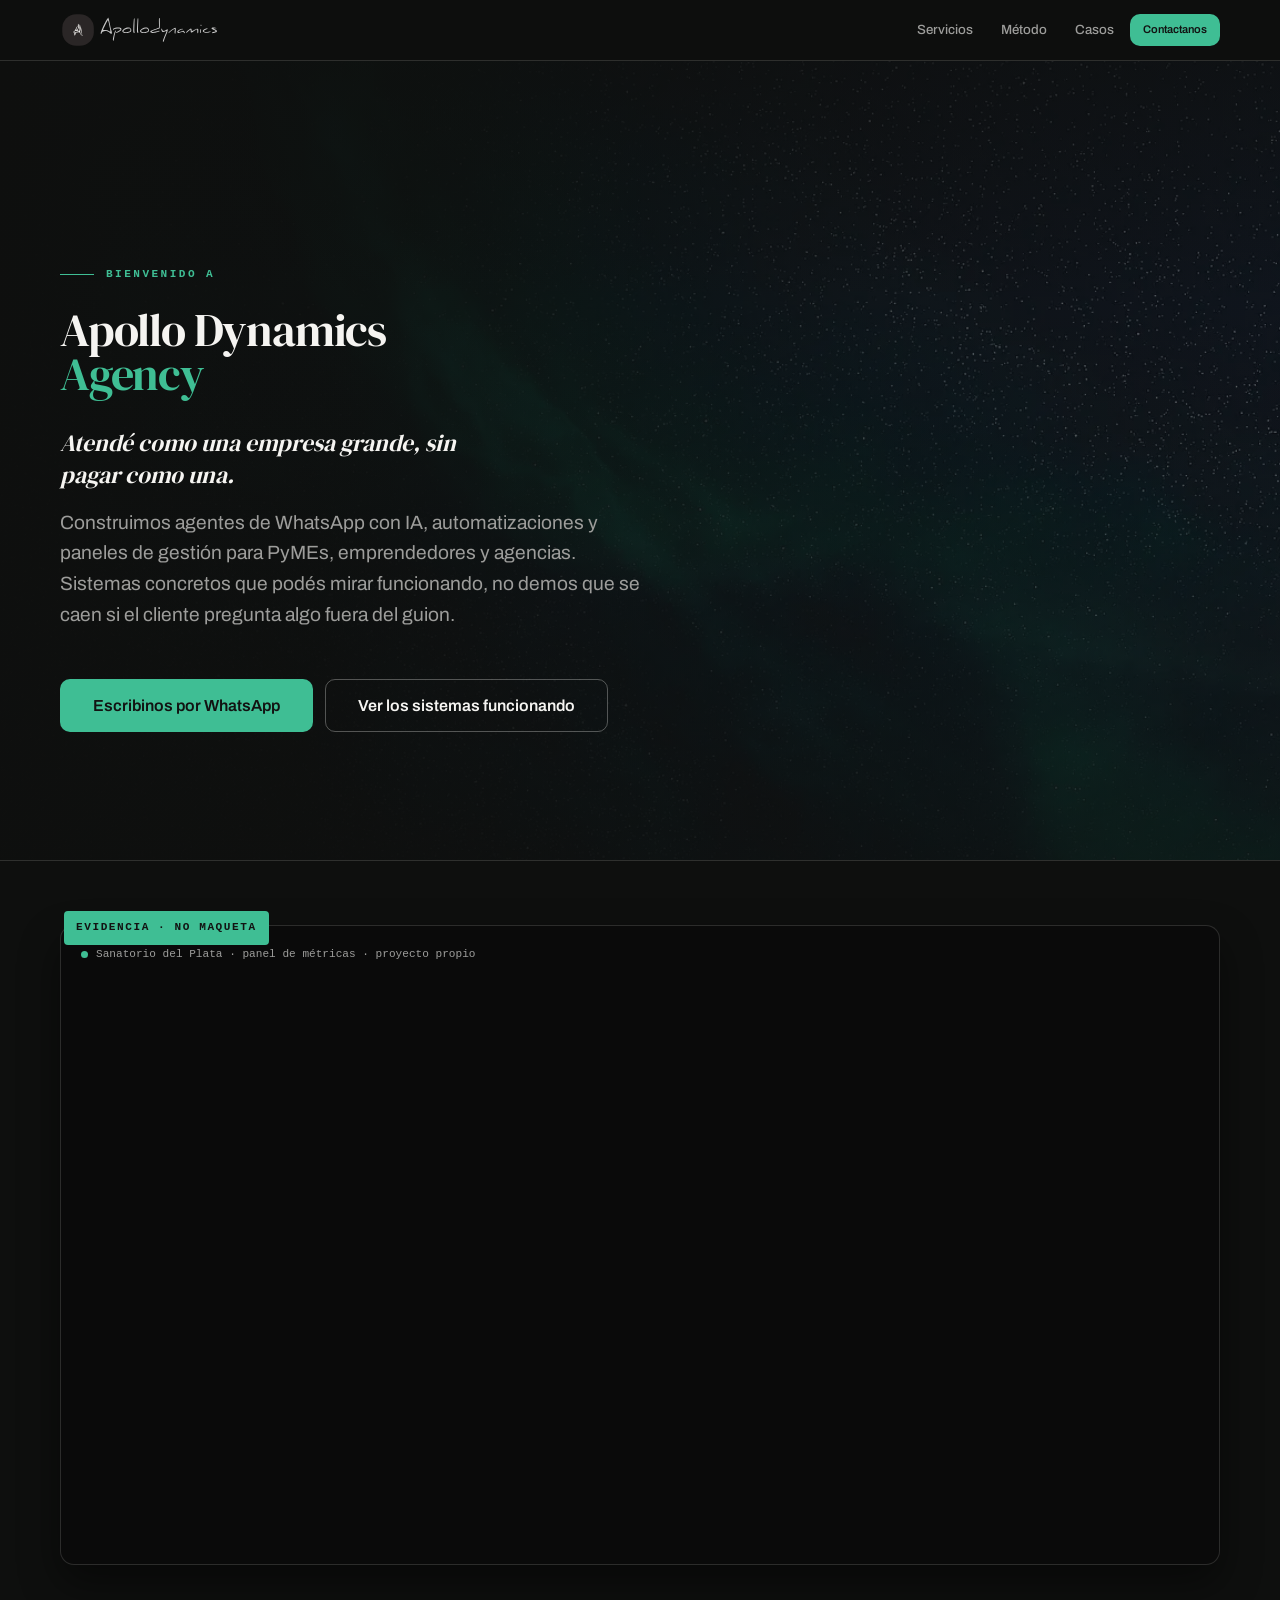
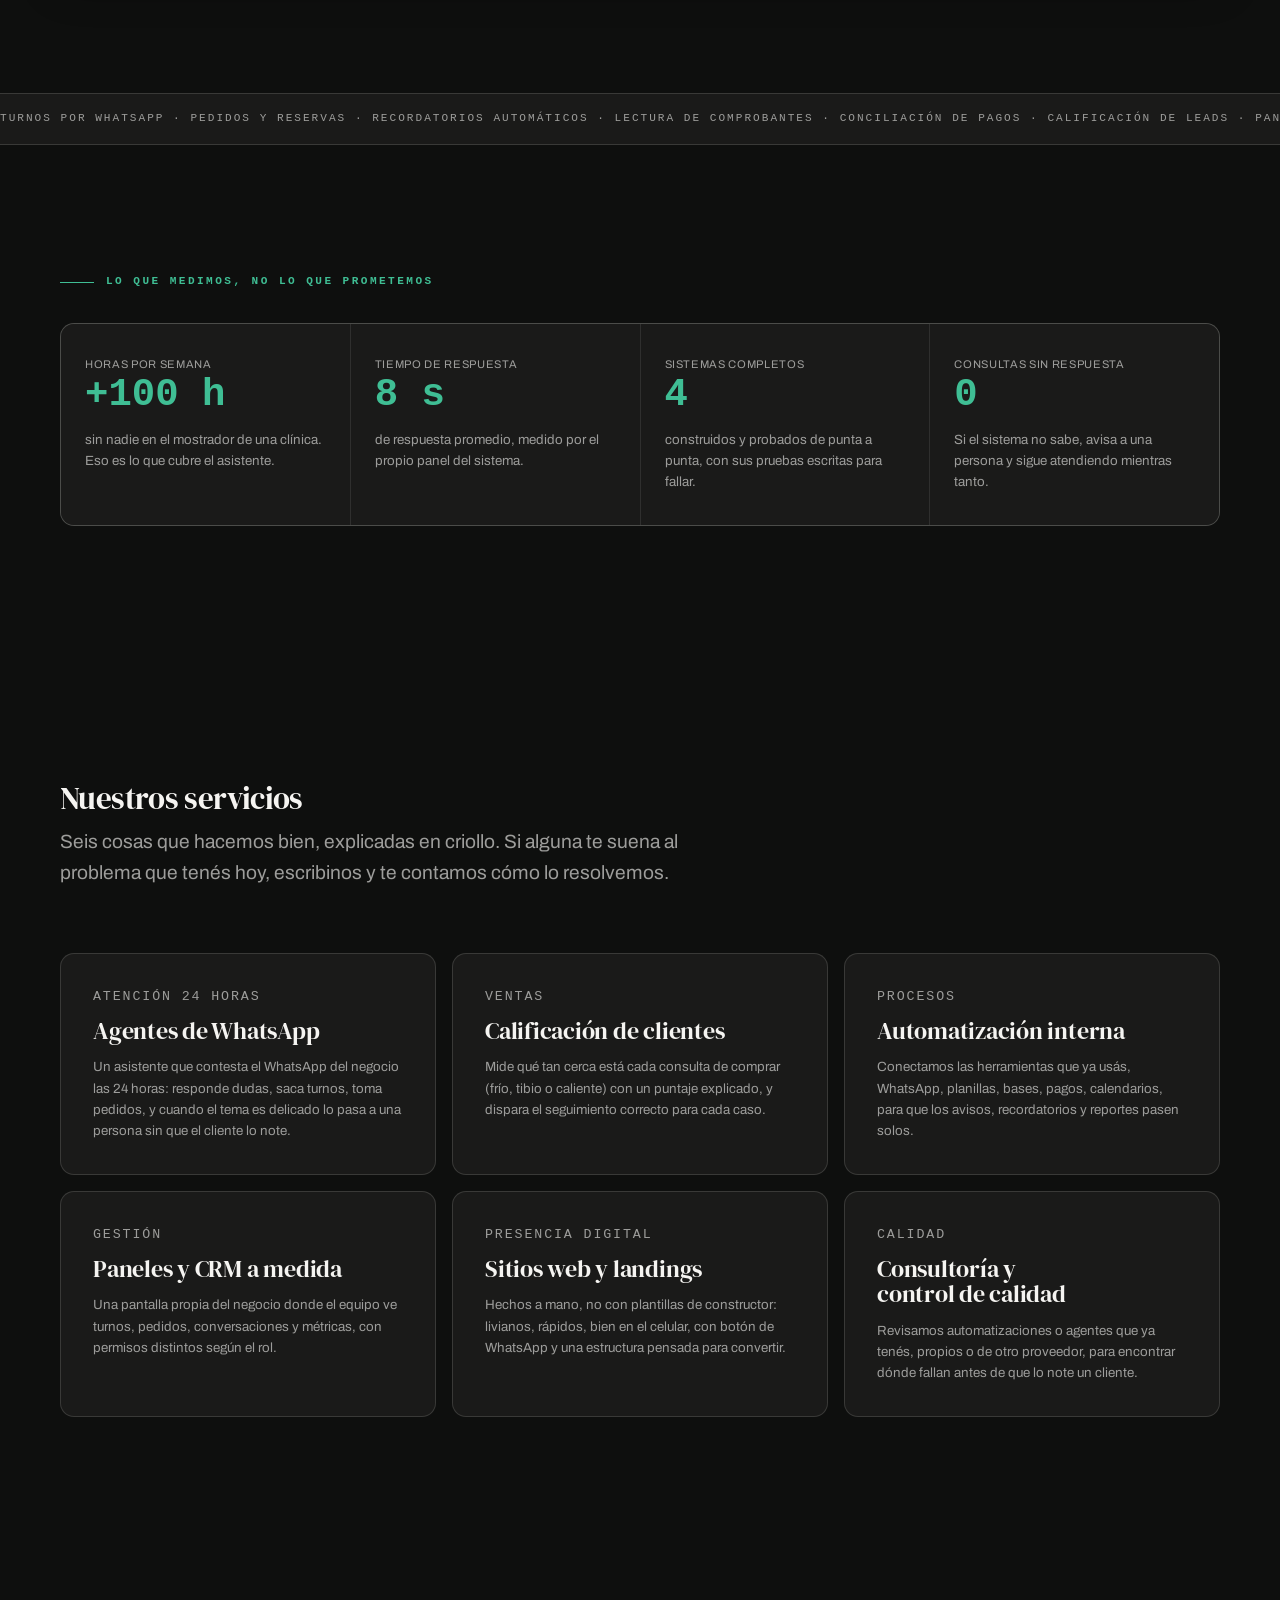
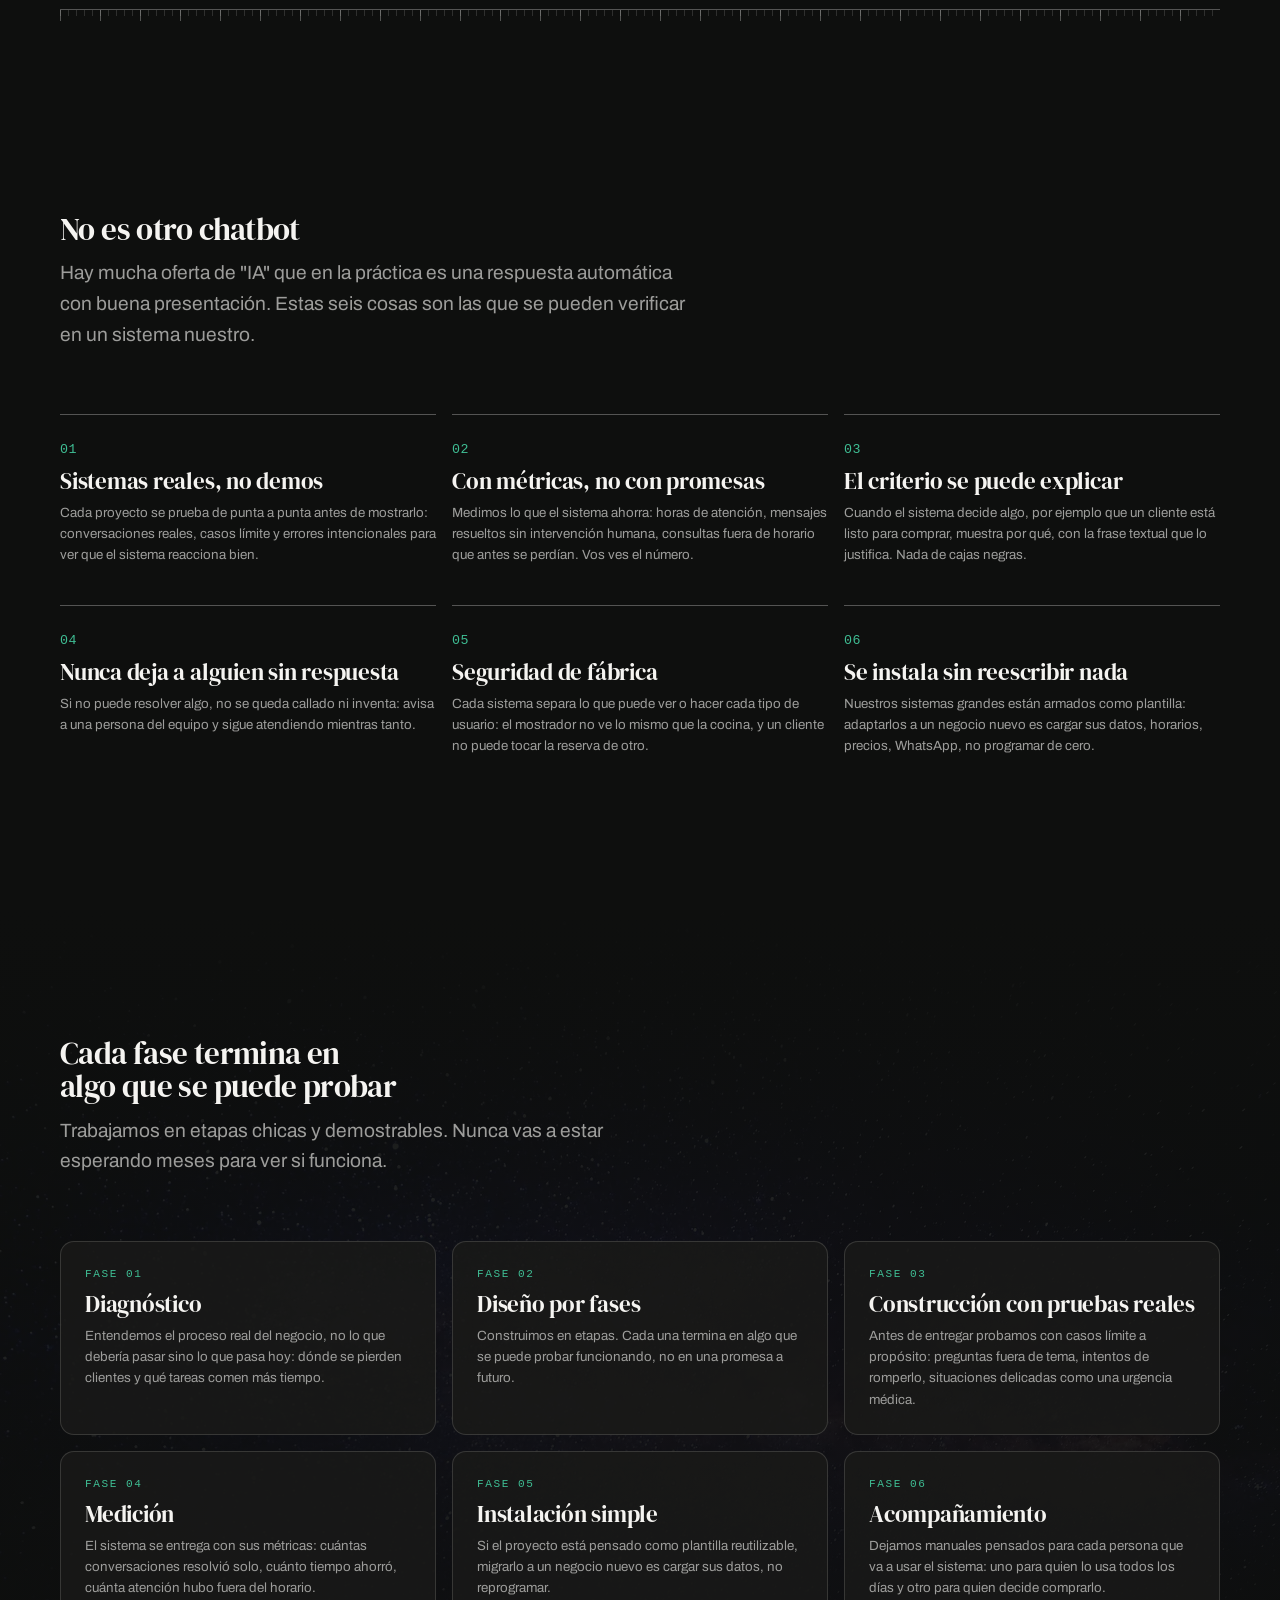
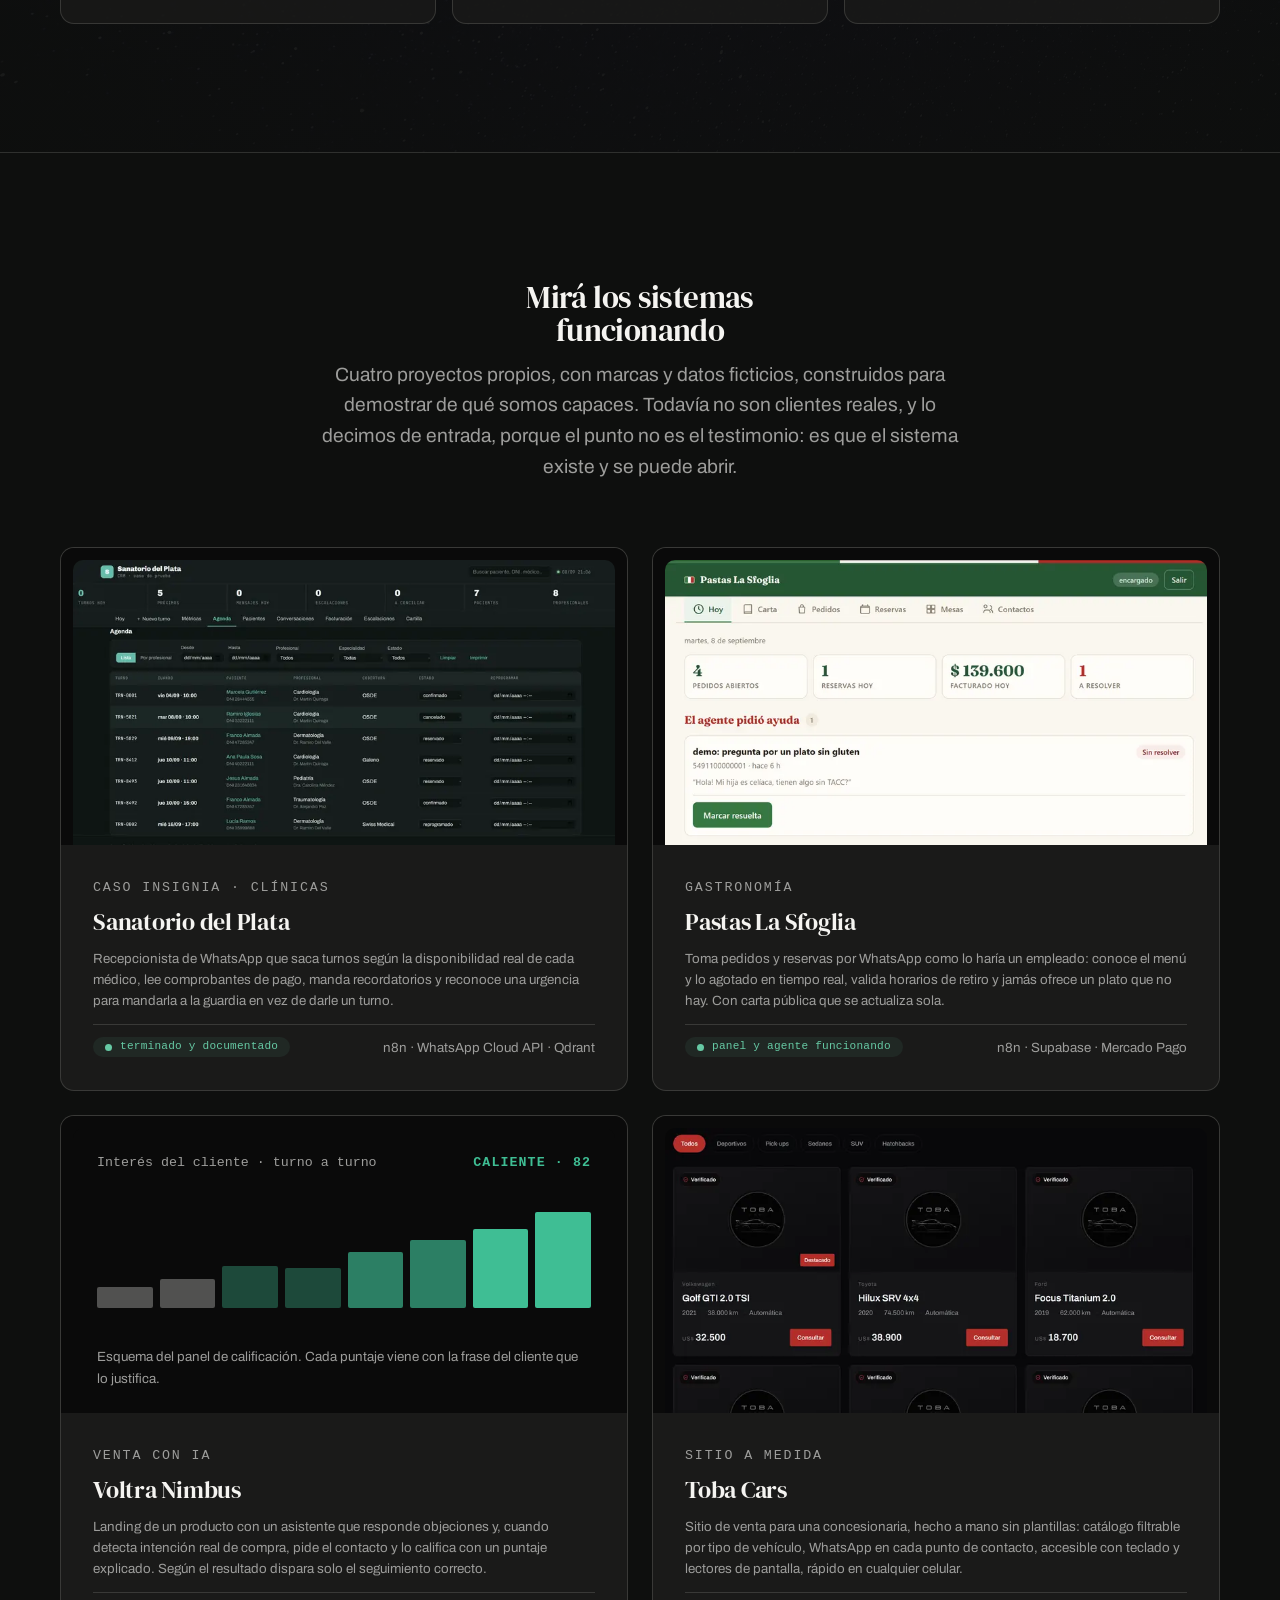
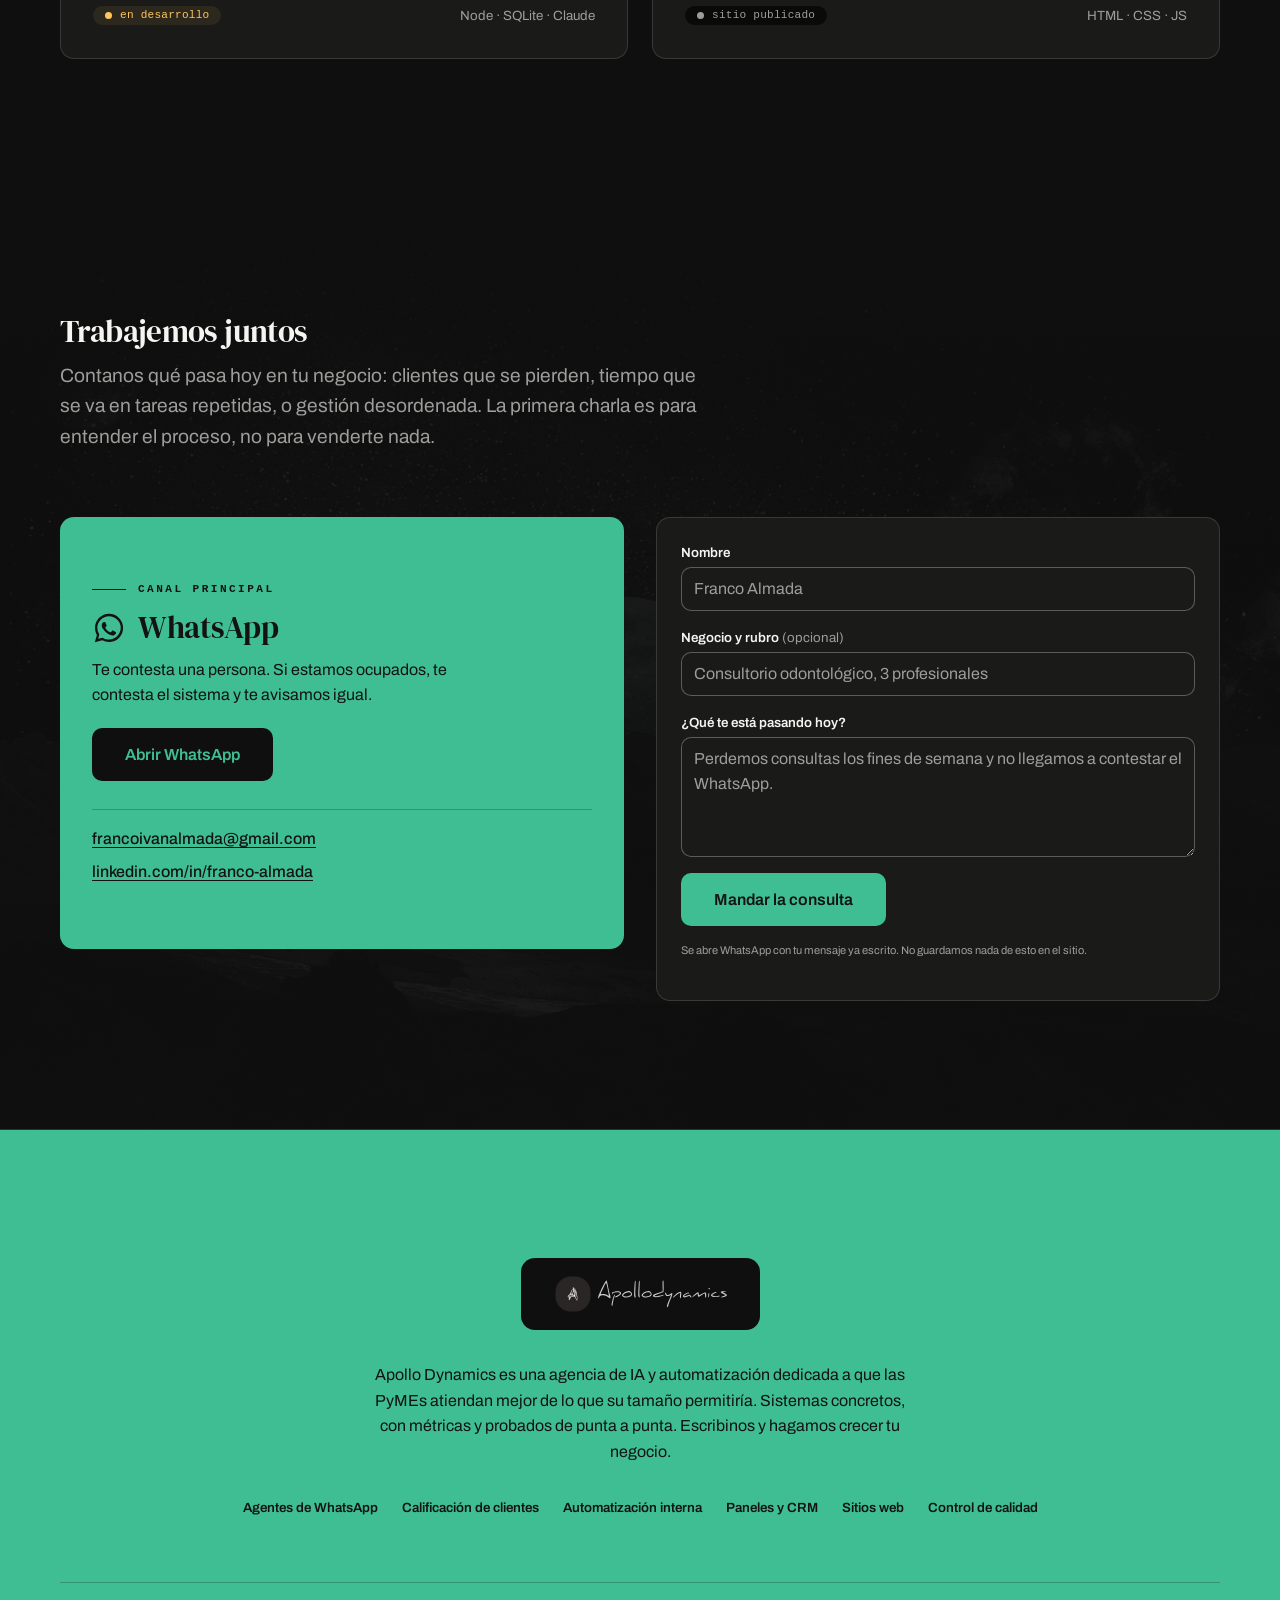
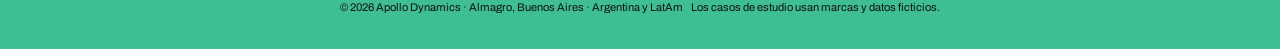
==== commit cb3dd20b: "Rehace la web con la identidad real de Franco: tema oscuro, verde Apollo, su logo y sus fotos Sigue " ====
--- a/index.html
+++ b/index.html
@@ -3,28 +3,27 @@
 <head>
 <meta charset="utf-8">
 <meta name="viewport" content="width=device-width, initial-scale=1">
-<title>Apollo Dynamics — Sistemas de IA y automatización que se pueden ver funcionando</title>
-<meta name="description" content="Agencia boutique de IA y automatización para PyMEs de Argentina y LatAm. Agentes de WhatsApp que sacan turnos y toman pedidos, paneles de gestión y automatización con n8n. Con su número, no con promesas.">
+<title>Apollo Dynamics Agency — IA y automatización para PyMEs</title>
+<meta name="description" content="Agentes de WhatsApp con IA, automatizaciones y paneles de gestión para PyMEs, emprendedores y agencias de Argentina y LatAm. Sistemas concretos que se pueden mirar funcionando, con sus métricas.">
 <link rel="canonical" href="https://apollodynamics.com/">
-<meta name="theme-color" content="#f4f3ef" media="(prefers-color-scheme: light)">
-<meta name="theme-color" content="#0e1116" media="(prefers-color-scheme: dark)">
+<meta name="theme-color" content="#0e0f0e">
 
 <meta property="og:type" content="website">
 <meta property="og:locale" content="es_AR">
 <meta property="og:site_name" content="Apollo Dynamics">
-<meta property="og:title" content="Apollo Dynamics — Sistemas de IA que se pueden ver funcionando">
-<meta property="og:description" content="Un WhatsApp que saca turnos y toma pedidos solo, un panel que ordena la gestión, y cada decisión del agente a la vista. Con su número.">
+<meta property="og:title" content="Apollo Dynamics Agency — IA y automatización para PyMEs">
+<meta property="og:description" content="Atendé como una empresa grande, sin pagar como una. Agentes de WhatsApp, automatizaciones y paneles que se pueden ver funcionando.">
 <meta property="og:image" content="https://apollodynamics.com/assets/marca/og.png">
 <meta property="og:image:width" content="1200">
 <meta property="og:image:height" content="630">
 <meta name="twitter:card" content="summary_large_image">
-<meta name="twitter:title" content="Apollo Dynamics — Sistemas de IA que se pueden ver funcionando">
-<meta name="twitter:description" content="Un WhatsApp que saca turnos y toma pedidos solo, un panel que ordena la gestión, y cada decisión del agente a la vista.">
+<meta name="twitter:title" content="Apollo Dynamics Agency — IA y automatización para PyMEs">
+<meta name="twitter:description" content="Atendé como una empresa grande, sin pagar como una. Sistemas que se pueden ver funcionando.">
 <meta name="twitter:image" content="https://apollodynamics.com/assets/marca/og.png">
 
 <link rel="icon" href="assets/marca/favicon.svg" type="image/svg+xml">
-<link rel="preload" href="css/orbita/fuentes/familjen-grotesk-latin.woff2" as="font" type="font/woff2" crossorigin>
-<link rel="preload" href="css/orbita/fuentes/instrument-sans-latin.woff2" as="font" type="font/woff2" crossorigin>
+<link rel="preload" href="css/orbita/fuentes/dm-serif-display-latin.woff2" as="font" type="font/woff2" crossorigin>
+<link rel="preload" href="css/orbita/fuentes/archivo-latin.woff2" as="font" type="font/woff2" crossorigin>
 <link rel="stylesheet" href="css/orbita/fuentes.css">
 <link rel="stylesheet" href="css/orbita/tokens.css">
 <link rel="stylesheet" href="css/orbita/base.css">
@@ -37,12 +36,13 @@
   "@type": "ProfessionalService",
   "name": "Apollo Dynamics",
   "alternateName": "Apollo Dynamics Agency",
-  "description": "Agencia boutique de inteligencia artificial y automatización para PyMEs, emprendedores y agencias digitales de Argentina y LatAm.",
+  "description": "Agencia de inteligencia artificial y automatización para PyMEs, emprendedores y agencias digitales de Argentina y LatAm: agentes de WhatsApp, automatizaciones, paneles de gestión.",
   "url": "https://apollodynamics.com/",
+  "email": "francoivanalmada@gmail.com",
   "areaServed": ["AR", "LATAM"],
   "address": { "@type": "PostalAddress", "addressLocality": "Buenos Aires", "addressRegion": "CABA", "addressCountry": "AR" },
-  "founder": { "@type": "Person", "name": "Franco Almada" },
-  "knowsAbout": ["Agentes de IA para WhatsApp", "Automatización con n8n", "Paneles de gestión", "Calificación de leads", "QA de sistemas automatizados"]
+  "founder": { "@type": "Person", "name": "Franco Almada", "sameAs": "https://www.linkedin.com/in/franco-almada-571394290/" },
+  "knowsAbout": ["Agentes de IA para WhatsApp", "Automatización con n8n", "Paneles de gestión y CRM", "Calificación de leads", "Sitios web a medida", "QA de sistemas automatizados"]
 }
 </script>
 </head>
@@ -51,13 +51,12 @@
 
 <header class="nav-superior" data-nav>
   <div class="contenedor nav-superior__interior">
-    <a class="nav-superior__marca" href="#inicio" aria-label="Apollo Dynamics, ir al inicio"><img src="assets/marca/isotipo.svg" alt="" width="28" height="28">Apollo Dynamics</a>
+    <a class="nav-superior__marca" href="#inicio" aria-label="Apollo Dynamics, ir al inicio"><img src="assets/marca/logotipo.svg" alt="" width="330" height="64" style="width: auto; height: 36px"></a>
     <nav class="nav-superior__menu" id="menu" aria-label="Navegación principal">
       <a class="nav-superior__enlace" href="#servicios">Servicios</a>
       <a class="nav-superior__enlace" href="#metodo">Método</a>
       <a class="nav-superior__enlace" href="#casos">Casos</a>
-      <a class="nav-superior__enlace" href="#por-dentro">Por dentro</a>
-      <a class="boton boton--primario boton--chico" href="https://wa.me/5492996353269?text=Hola%20Franco%2C%20quiero%20automatizar%20algo%20de%20mi%20negocio" rel="noopener">Hablemos por WhatsApp</a>
+      <a class="boton boton--primario boton--chico" href="https://wa.me/5492996353269?text=Hola%20Franco%2C%20quiero%20saber%20m%C3%A1s%20sobre%20Apollo%20Dynamics" rel="noopener" target="_blank">Contactanos</a>
     </nav>
     <button class="nav-superior__hamburguesa" type="button" aria-expanded="false" aria-controls="menu" data-texto="Menú">Menú</button>
   </div>
@@ -65,20 +64,59 @@
 
 <main id="contenido">
   <!-- ============================ HERO ============================ -->
-  <section class="contenedor hero hero--dos-columnas" id="inicio">
-    <div>
-      <p class="hero__sello">Agencia de IA y automatización · Almagro, Buenos Aires</p>
-      <h1>Sistemas de IA que se pueden <em>ver funcionando.</em></h1>
-      <p class="hero__bajada">Un WhatsApp que saca turnos y toma pedidos solo. Un panel que ordena la gestión. Y cada decisión del agente a la vista: qué hizo, qué validó, cuánto costó. Para PyMEs de Argentina y LatAm que hoy pierden clientes fuera del horario de atención.</p>
+  <section class="cielo" id="inicio">
+    <img class="cielo__fondo cielo__fondo--hero" src="assets/img/hero-nebulosa-1280.webp" srcset="assets/img/hero-nebulosa-800.webp 800w, assets/img/hero-nebulosa-1280.webp 1280w" sizes="100vw" alt="" width="1280" height="720" fetchpriority="high" decoding="async">
+    <div class="cielo__velo cielo__velo--lateral"></div>
+    <div class="cielo__velo cielo__velo--vertical"></div>
+    <div class="contenedor hero">
+      <p class="sello">Bienvenido a</p>
+      <h1>Apollo Dynamics <em>Agency</em></h1>
+      <p class="hero__lema">Atendé como una empresa grande, sin pagar como una.</p>
+      <p class="hero__bajada">Construimos agentes de WhatsApp con IA, automatizaciones y paneles de gestión para PyMEs, emprendedores y agencias. Sistemas concretos que podés mirar funcionando, no demos que se caen si el cliente pregunta algo fuera del guion.</p>
       <div class="fila hero__acciones">
-        <a class="boton boton--primario boton--grande" href="#contacto">Contame qué querés automatizar</a>
-        <a class="boton boton--secundario boton--grande" href="#casos">Ver los casos</a>
+        <a class="boton boton--primario boton--grande" href="https://wa.me/5492996353269?text=Hola%20Franco%2C%20quiero%20saber%20m%C3%A1s%20sobre%20Apollo%20Dynamics" rel="noopener" target="_blank">Escribinos por WhatsApp</a>
+        <a class="boton boton--secundario boton--grande" href="#casos">Ver los sistemas funcionando</a>
       </div>
     </div>
-    <div class="hero__numeros" aria-label="Números">
-      <div class="metrica"><span class="metrica__rotulo">Horas por semana sin mostrador que un agente atiende</span><span class="metrica__valor"><em>+100</em><span class="metrica__unidad">de 168</span></span><span class="metrica__fuente">clínica tipo, recepción de 9 a 21 · caso Sanatorio del Plata</span></div>
-      <div class="metrica"><span class="metrica__rotulo">Pruebas automáticas en verde antes de entregar</span><span class="metrica__valor">680</span><span class="metrica__fuente">suma de los cuatro últimos sistemas · verificar.ps1 · septiembre 2026</span></div>
-      <div class="metrica"><span class="metrica__rotulo">Montos que decide el modelo de IA</span><span class="metrica__valor">0</span><span class="metrica__fuente">los precios y totales los calcula siempre la base de datos</span></div>
+  </section>
+
+  <!-- ============================ EVIDENCIA + CINTA ============================ -->
+  <section class="contenedor evidencia" aria-label="Evidencia: el panel de métricas de un sistema real">
+    <span class="evidencia__rotulo">Evidencia · no maqueta</span>
+    <figure class="ventana" style="margin: 0">
+      <figcaption class="ventana__barra">Sanatorio del Plata · panel de métricas · proyecto propio</figcaption>
+      <img src="assets/img/panel-sanatorio-1288.webp" srcset="assets/img/panel-sanatorio-800.webp 800w, assets/img/panel-sanatorio-1288.webp 1288w" sizes="(min-width: 1200px) 1136px, calc(100vw - 32px)" alt="Panel de métricas del sistema: conversaciones resueltas por el asistente, atención fuera del horario de recepción y tiempos de respuesta." width="1288" height="656" loading="lazy" decoding="async">
+    </figure>
+  </section>
+
+  <div class="cinta" aria-label="Lo que los sistemas ya hacen">
+    <div class="cinta__pista">
+      <p class="cinta__texto">Turnos por WhatsApp · Pedidos y reservas · Recordatorios automáticos · Lectura de comprobantes · Conciliación de pagos · Calificación de leads · Paneles con permisos · Alertas internas · Carta que se actualiza sola · Derivación a una persona ·</p>
+      <p class="cinta__texto" aria-hidden="true">Turnos por WhatsApp · Pedidos y reservas · Recordatorios automáticos · Lectura de comprobantes · Conciliación de pagos · Calificación de leads · Paneles con permisos · Alertas internas · Carta que se actualiza sola · Derivación a una persona ·</p>
+    </div>
+  </div>
+
+  <!-- ============================ MÉTRICAS ============================ -->
+  <section class="contenedor seccion" aria-labelledby="medimos">
+    <p class="sello" id="medimos" style="margin-bottom: var(--e6)">Lo que medimos, no lo que prometemos</p>
+    <div class="medidas">
+      <div class="metrica"><span class="metrica__rotulo">Horas por semana</span><span class="metrica__valor">+100 h</span><span class="metrica__fuente">sin nadie en el mostrador de una clínica. Eso es lo que cubre el asistente.</span></div>
+      <div class="metrica"><span class="metrica__rotulo">Tiempo de respuesta</span><span class="metrica__valor">8 s</span><span class="metrica__fuente">de respuesta promedio, medido por el propio panel del sistema.</span></div>
+      <div class="metrica"><span class="metrica__rotulo">Sistemas completos</span><span class="metrica__valor">4</span><span class="metrica__fuente">construidos y probados de punta a punta, con sus pruebas escritas para fallar.</span></div>
+      <div class="metrica"><span class="metrica__rotulo">Consultas sin respuesta</span><span class="metrica__valor">0</span><span class="metrica__fuente">Si el sistema no sabe, avisa a una persona y sigue atendiendo mientras tanto.</span></div>
+    </div>
+  </section>
+
+  <!-- ============================ SERVICIOS ============================ -->
+  <section class="contenedor seccion" id="servicios">
+    <div class="titulo-seccion"><h2>Nuestros servicios</h2><p>Seis cosas que hacemos bien, explicadas en criollo. Si alguna te suena al problema que tenés hoy, escribinos y te contamos cómo lo resolvemos.</p></div>
+    <div class="grilla-auto" style="--min: 320px">
+      <article class="servicio"><p class="servicio__rubro">Atención 24 horas</p><h3>Agentes de WhatsApp</h3><p>Un asistente que contesta el WhatsApp del negocio las 24 horas: responde dudas, saca turnos, toma pedidos, y cuando el tema es delicado lo pasa a una persona sin que el cliente lo note.</p></article>
+      <article class="servicio"><p class="servicio__rubro">Ventas</p><h3>Calificación de clientes</h3><p>Mide qué tan cerca está cada consulta de comprar (frío, tibio o caliente) con un puntaje explicado, y dispara el seguimiento correcto para cada caso.</p></article>
+      <article class="servicio"><p class="servicio__rubro">Procesos</p><h3>Automatización interna</h3><p>Conectamos las herramientas que ya usás, WhatsApp, planillas, bases, pagos, calendarios, para que los avisos, recordatorios y reportes pasen solos.</p></article>
+      <article class="servicio"><p class="servicio__rubro">Gestión</p><h3>Paneles y CRM a medida</h3><p>Una pantalla propia del negocio donde el equipo ve turnos, pedidos, conversaciones y métricas, con permisos distintos según el rol.</p></article>
+      <article class="servicio"><p class="servicio__rubro">Presencia digital</p><h3>Sitios web y landings</h3><p>Hechos a mano, no con plantillas de constructor: livianos, rápidos, bien en el celular, con botón de WhatsApp y una estructura pensada para convertir.</p></article>
+      <article class="servicio"><p class="servicio__rubro">Calidad</p><h3>Consultoría y control de calidad</h3><p>Revisamos automatizaciones o agentes que ya tenés, propios o de otro proveedor, para encontrar dónde fallan antes de que lo note un cliente.</p></article>
     </div>
   </section>
 
@@ -86,149 +124,127 @@
 
   <!-- ============================ DIFERENCIALES ============================ -->
   <section class="contenedor seccion" id="diferenciales">
-    <div class="titulo-seccion"><span class="n">1.0</span><h2>Lo que nos distingue de "otro chatbot"</h2><p>No vendemos inteligencia artificial como concepto. Construimos sistemas que hacen un trabajo puntual todos los días, y se puede mirar cómo lo hacen.</p></div>
-    <div class="grilla-auto" style="--min: 300px">
-      <article class="diferencial"><h3>Sistemas reales, no demos</h3><p>Cada proyecto se prueba de punta a punta antes de mostrarlo: conversaciones reales, casos límite, errores a propósito. Las pruebas están escritas para fallar.</p></article>
-      <article class="diferencial"><h3>Con su número, no con promesas</h3><p>Horas de atención recuperadas, mensajes resueltos sin una persona, consultas fuera de horario que antes se perdían. Podés ver el número; no tenés que confiar en nuestra palabra.</p></article>
-      <article class="diferencial"><h3>El criterio se puede explicar</h3><p>Cuando un sistema decide algo, muestra por qué: la frase textual del cliente que lo justifica, la herramienta que llamó, lo que validó la base. Nada de cajas negras.</p></article>
-      <article class="diferencial"><h3>Nunca deja a alguien sin respuesta</h3><p>Si el agente no puede resolver algo, no se queda callado ni inventa: le avisa a una persona del equipo y sigue atendiendo mientras tanto. El cliente no se entera.</p></article>
-      <article class="diferencial"><h3>Seguridad de fábrica</h3><p>Cada rol ve lo suyo: el mostrador no ve lo de la cocina, un cliente no puede tocar la reserva de otro. Pagos y datos de contacto con los cuidados de un banco chico.</p></article>
-      <article class="diferencial"><h3>Se instala sin reescribir</h3><p>Los sistemas grandes se arman para que adaptarlos a un negocio nuevo sea cargar sus datos (horarios, precios, nombre, WhatsApp), no programar de cero. Un proyecto nuevo empieza adelantado.</p></article>
-    </div>
-  </section>
-
-  <!-- ============================ SERVICIOS ============================ -->
-  <section class="contenedor seccion" id="servicios">
-    <div class="titulo-seccion"><span class="n">2.0</span><h2>Servicios</h2><p>Seis cosas que hacemos bien. Explicadas en criollo.</p></div>
-    <div class="grilla-auto" style="--min: 320px">
-      <article class="servicio"><h3>Agentes de atención por WhatsApp</h3><p>Un asistente que contesta el WhatsApp del negocio las 24 horas: responde preguntas frecuentes, saca turnos o toma pedidos, entiende el contexto y sabe cuándo pasar el tema a una persona.</p><p class="para"><b>Para quién:</b> clínicas y consultorios, restaurantes, comercios con pedidos por WhatsApp. Cualquier negocio que hoy pierde consultas fuera de horario.</p></article>
-      <article class="servicio"><h3>Calificación automática de leads</h3><p>Cuando alguien escribe interesado en comprar, el sistema mide qué tan cerca está de decidirse, con un puntaje explicado (frío / tibio / caliente), y dispara el seguimiento correcto solo.</p><p class="para"><b>Para quién:</b> negocios con un equipo de ventas que pierde tiempo revisando conversaciones una por una.</p></article>
-      <article class="servicio"><h3>Automatización de procesos con n8n</h3><p>Conectamos lo que el negocio ya usa (WhatsApp, planillas, bases de datos, Mercado Pago, calendarios) para que recordatorios, avisos, conciliaciones y reportes pasen solos.</p><p class="para"><b>Ya construido:</b> recordatorios de turnos, lectura automática de comprobantes, conciliación de pagos, alertas internas cuando algo falla.</p></article>
-      <article class="servicio"><h3>Paneles de gestión y CRM a medida</h3><p>Una pantalla propia donde el equipo ve todo lo que pasa: turnos del día, pedidos, conversaciones, métricas. Con permisos distintos por rol.</p><p class="para"><b>Para quién:</b> negocios que hoy gestionan todo por WhatsApp personal, planillas sueltas o cuadernos.</p></article>
-      <article class="servicio"><h3>Sitios web y landings a medida</h3><p>Páginas hechas a mano, sin plantillas de constructor: livianas, rápidas, bien en el celular, con botón de WhatsApp y formularios que funcionan. Cada pantalla pasa una auditoría automática antes de publicarse.</p><p class="para"><b>Para quién:</b> negocios que necesitan presencia digital seria sin pagar de más por un sitio pesado.</p></article>
-      <article class="servicio"><h3>Consultoría y QA de sistemas automatizados</h3><p>Revisamos automatizaciones o agentes que un negocio ya tiene, propios o de otro proveedor, para encontrar dónde fallan antes de que lo note un cliente: respuestas incorrectas, huecos de seguridad, procesos que se rompen en silencio.</p><p class="para"><b>Para quién:</b> negocios o agencias que ya automatizaron algo pero no confían del todo en que esté bien hecho.</p></article>
-    </div>
+    <div class="titulo-seccion"><h2>No es otro chatbot</h2><p>Hay mucha oferta de "IA" que en la práctica es una respuesta automática con buena presentación. Estas seis cosas son las que se pueden verificar en un sistema nuestro.</p></div>
+    <ul class="diferenciales">
+      <li class="diferencial"><h3>Sistemas reales, no demos</h3><p>Cada proyecto se prueba de punta a punta antes de mostrarlo: conversaciones reales, casos límite y errores intencionales para ver que el sistema reacciona bien.</p></li>
+      <li class="diferencial"><h3>Con métricas, no con promesas</h3><p>Medimos lo que el sistema ahorra: horas de atención, mensajes resueltos sin intervención humana, consultas fuera de horario que antes se perdían. Vos ves el número.</p></li>
+      <li class="diferencial"><h3>El criterio se puede explicar</h3><p>Cuando el sistema decide algo, por ejemplo que un cliente está listo para comprar, muestra por qué, con la frase textual que lo justifica. Nada de cajas negras.</p></li>
+      <li class="diferencial"><h3>Nunca deja a alguien sin respuesta</h3><p>Si no puede resolver algo, no se queda callado ni inventa: avisa a una persona del equipo y sigue atendiendo mientras tanto.</p></li>
+      <li class="diferencial"><h3>Seguridad de fábrica</h3><p>Cada sistema separa lo que puede ver o hacer cada tipo de usuario: el mostrador no ve lo mismo que la cocina, y un cliente no puede tocar la reserva de otro.</p></li>
+      <li class="diferencial"><h3>Se instala sin reescribir nada</h3><p>Nuestros sistemas grandes están armados como plantilla: adaptarlos a un negocio nuevo es cargar sus datos, horarios, precios, WhatsApp, no programar de cero.</p></li>
+    </ul>
   </section>
 
   <!-- ============================ MÉTODO ============================ -->
-  <section class="contenedor seccion" id="metodo">
-    <div class="titulo-seccion"><span class="n">3.0</span><h2>Cómo trabajamos</h2><p>Por fases, y cada fase termina en algo que se puede probar funcionando. El criterio de listo se escribe antes de empezar.</p></div>
-    <ol class="pasos">
-      <li><h3>Diagnóstico</h3><p>Entendemos el proceso real del negocio: no lo que debería pasar, sino lo que pasa hoy. Dónde se pierden clientes, qué tareas comen más tiempo.</p></li>
-      <li><h3>Diseño por fases</h3><p>Etapas chicas y demostrables. Cada una con su criterio de listo escrito, del estilo "se abre desde el celular y un plato agotado se tacha sin refrescar".</p></li>
-      <li><h3>Construcción con pruebas reales</h3><p>Casos límite a propósito: preguntas fuera de tema, intentos de romperlo, situaciones delicadas. Si una prueba no puede fallar, no sirve.</p></li>
-      <li><h3>Medición</h3><p>El sistema se entrega con sus métricas: cuántas conversaciones resolvió solo, cuánto tiempo ahorró, cuánta atención hubo fuera de horario.</p></li>
-      <li><h3>Instalación simple</h3><p>Si es una plantilla reutilizable, llevarlo a un cliente nuevo es cargar los datos de su negocio. Un solo archivo de configuración.</p></li>
-      <li><h3>Acompañamiento</h3><p>Manuales para cada persona que va a usar el sistema (uno para quien lo opera, uno para quien lo compra) y una guía de fallas que dice qué hacer cuando algo pasa.</p></li>
-    </ol>
+  <section class="cielo" id="metodo">
+    <img class="cielo__fondo cielo__fondo--suave" src="assets/img/metodo-via-lactea-1280.webp" srcset="assets/img/metodo-via-lactea-800.webp 800w, assets/img/metodo-via-lactea-1280.webp 1280w" sizes="100vw" alt="" width="1280" height="935" loading="lazy" decoding="async">
+    <div class="cielo__velo cielo__velo--pleno"></div>
+    <div class="contenedor seccion">
+      <div class="titulo-seccion"><h2>Cada fase termina en algo que se puede probar</h2><p>Trabajamos en etapas chicas y demostrables. Nunca vas a estar esperando meses para ver si funciona.</p></div>
+      <ol class="pasos">
+        <li><h3>Diagnóstico</h3><p>Entendemos el proceso real del negocio, no lo que debería pasar sino lo que pasa hoy: dónde se pierden clientes y qué tareas comen más tiempo.</p></li>
+        <li><h3>Diseño por fases</h3><p>Construimos en etapas. Cada una termina en algo que se puede probar funcionando, no en una promesa a futuro.</p></li>
+        <li><h3>Construcción con pruebas reales</h3><p>Antes de entregar probamos con casos límite a propósito: preguntas fuera de tema, intentos de romperlo, situaciones delicadas como una urgencia médica.</p></li>
+        <li><h3>Medición</h3><p>El sistema se entrega con sus métricas: cuántas conversaciones resolvió solo, cuánto tiempo ahorró, cuánta atención hubo fuera del horario.</p></li>
+        <li><h3>Instalación simple</h3><p>Si el proyecto está pensado como plantilla reutilizable, migrarlo a un negocio nuevo es cargar sus datos, no reprogramar.</p></li>
+        <li><h3>Acompañamiento</h3><p>Dejamos manuales pensados para cada persona que va a usar el sistema: uno para quien lo usa todos los días y otro para quien decide comprarlo.</p></li>
+      </ol>
+    </div>
   </section>
 
   <!-- ============================ CASOS ============================ -->
   <section class="contenedor seccion" id="casos">
-    <div class="titulo-seccion"><span class="n">4.0</span><h2>Casos</h2><p>Sistemas completos, con sus pruebas y sus números.</p></div>
-    <p class="aviso-honesto"><strong>Con honestidad:</strong> estos casos los construyó la agencia como demostración de capacidad, con negocios y datos ficticios creados para el ejercicio. No son clientes reales todavía. Lo que sí es real es el sistema: se puede probar funcionando, y las pruebas están escritas para fallar.</p>
-    <div class="grilla-auto" style="--min: 320px">
-      <article class="panel caso">
-        <div class="caso__cabecera"><h3>Sanatorio del Plata</h3><span class="caso__sector">clínica · turnos por WhatsApp</span></div>
-        <p class="caso__numero">+100<small>horas por semana de mostrador cerrado que la recepcionista virtual atiende</small></p>
-        <ul class="caso__lista"><li>Saca turnos según la disponibilidad real de cada médico; responde sobre obras sociales y estudios.</li><li>Reconoce una urgencia y manda a la guardia en vez de sacar turno.</li><li>Lee comprobantes de pago en foto, manda recordatorios, y un CRM para la recepción.</li><li>Ocho workflows, un solo archivo de configuración para instalarlo en otra clínica.</li></ul>
-        <div class="caso__pie"><span class="badge badge--ok">terminado y documentado</span><span class="chico secundario">n8n · Gemini · WhatsApp Cloud API</span></div>
-      </article>
-      <article class="panel caso">
-        <div class="caso__cabecera"><h3>Pastas La Sfoglia</h3><span class="caso__sector">gastronomía · pedidos y reservas</span></div>
-        <p class="caso__numero">151<small>pruebas automáticas en verde contra la base, antes de cada entrega</small></p>
-        <ul class="caso__lista"><li>Toma pedidos para retirar y reservas de mesa; conoce la carta y lo agotado en tiempo real.</li><li>Jamás ofrece un plato que no hay; el total lo calcula la base, nunca el modelo.</li><li>Carta pública que se actualiza sola, panel con tres roles, cobro con Mercado Pago.</li></ul>
-        <div class="caso__pie"><span class="badge badge--aviso">en desarrollo · fase 7 de 10</span><span class="chico secundario">n8n · Supabase · Mercado Pago</span></div>
-      </article>
-      <article class="panel caso">
-        <div class="caso__cabecera"><h3>Frío Sur</h3><span class="caso__sector">servicio técnico · refrigeración</span></div>
-        <p class="caso__numero">1.848<small>comparaciones entre el motor de SLA en SQL y su espejo en JavaScript, todas iguales</small></p>
-        <ul class="caso__lista"><li>Motor de SLA en horario hábil, con feriados y pausas que detienen el reloj.</li><li>App del técnico que funciona sin señal y sincroniza sola, sin duplicar remitos.</li><li>Sin chatbot en el centro, a propósito: la IA ayuda, el motor decide.</li></ul>
-        <div class="caso__pie"><span class="badge badge--ok">motor construido y verificado</span><span class="chico secundario">Postgres · PWA offline</span></div>
-      </article>
-      <article class="panel caso">
-        <div class="caso__cabecera"><h3>Distribuidora Sáenz</h3><span class="caso__sector">mayorista · cobranzas</span></div>
-        <p class="caso__numero">124<small>pruebas SQL, once de ellas recalculan los saldos desde cero después de mover plata de todas las formas</small></p>
-        <ul class="caso__lista"><li>Cuenta corriente, imputación de pagos y conciliación bancaria automática.</li><li>El matcher guarda por qué cruzó cada movimiento.</li><li>Punitorios truncados a centavos, escalera de cobranza que no manda dos veces.</li></ul>
-        <div class="caso__pie"><span class="badge badge--ok">motor construido y verificado</span><span class="chico secundario">Postgres · n8n</span></div>
-      </article>
-      <article class="panel caso">
-        <div class="caso__cabecera"><h3>Voltra Nimbus</h3><span class="caso__sector">landing · calificación de leads</span></div>
-        <p class="caso__numero">3<small>niveles de interés (frío, tibio, caliente), cada uno con la frase del cliente que lo justifica</small></p>
-        <ul class="caso__lista"><li>Landing de un producto con un asistente que responde dudas y objeciones.</li><li>Cuando detecta intención de compra, pide el contacto y lo califica con un puntaje explicado.</li><li>Dispara el seguimiento correcto solo; un panel muestra cómo subió el interés turno a turno.</li></ul>
-        <div class="caso__pie"><span class="badge badge--aviso">en desarrollo</span><span class="chico secundario">Node · SQLite · Gemini</span></div>
-      </article>
-      <article class="panel caso">
-        <div class="caso__cabecera"><h3>Toba Cars</h3><span class="caso__sector">concesionaria · landing</span></div>
-        <p class="caso__numero">0<small>plantillas de constructor: hecho a mano, accesible con teclado y lector de pantalla</small></p>
-        <ul class="caso__lista"><li>Catálogo filtrable por tipo de vehículo.</li><li>WhatsApp en cada punto de contacto.</li><li>Rápido en cualquier celular.</li></ul>
-        <div class="caso__pie"><span class="badge">sitio</span><span class="chico secundario">HTML · CSS · JS</span></div>
-      </article>
-    </div>
-  </section>
-
-  <!-- ============================ POR DENTRO ============================ -->
-  <section class="contenedor seccion" id="por-dentro">
-    <div class="titulo-seccion"><span class="n">5.0</span><h2>Podés ver lo que hace por dentro</h2><p>Así se ve una conversación real con uno de nuestros agentes, y lo que pasó del otro lado mientras contestaba. Cada paso con su latencia. El precio lo puso la base, no el modelo.</p></div>
-    <div class="por-dentro">
-      <div class="chat" aria-label="Ejemplo de conversación">
-        <div class="chat__burbuja chat__burbuja--usuario"><p>Hola! Hay cancha para el jueves a las 21?</p><time class="chat__meta">21:14:02</time></div>
-        <div class="chat__burbuja chat__burbuja--agente"><p>Sí, tengo F5-A y F7 libres el jueves 18 a las 21:00. La F5 sale $ 24.000 la hora; la F7, $ 36.000. ¿Cuál te sirve?</p><time class="chat__meta">21:14:04 · 1.320 ms · 2 herramientas</time></div>
-        <div class="chat__burbuja chat__burbuja--usuario"><p>La F5. Somos 12 igual</p><time class="chat__meta">21:14:31</time></div>
-        <div class="chat__burbuja chat__burbuja--agente"><p>Dale, F5-A el jueves a las 21:00. Para 12 te conviene la F7, pero te la dejo como pediste. Te paso el link de la seña ($ 6.000); con eso queda confirmada.</p><time class="chat__meta">21:14:33 · 980 ms · 2 herramientas</time></div>
+    <div class="titulo-seccion titulo-seccion--centro"><h2>Mirá los sistemas funcionando</h2><p>Cuatro proyectos propios, con marcas y datos ficticios, construidos para demostrar de qué somos capaces. Todavía no son clientes reales, y lo decimos de entrada, porque el punto no es el testimonio: es que el sistema existe y se puede abrir.</p></div>
+    <div class="casos">
+      <article class="panel caso">
+        <div class="caso__captura"><img src="assets/img/agenda-sanatorio-1288.webp" srcset="assets/img/agenda-sanatorio-800.webp 800w, assets/img/agenda-sanatorio-1288.webp 1288w" sizes="(min-width: 900px) 50vw, 100vw" alt="Agenda del CRM de Sanatorio del Plata con turnos, profesionales, cobertura y estado." width="1288" height="675" loading="lazy" decoding="async"></div>
+        <div class="caso__cuerpo">
+          <p class="caso__rubro">Caso insignia · Clínicas</p>
+          <h3>Sanatorio del Plata</h3>
+          <p>Recepcionista de WhatsApp que saca turnos según la disponibilidad real de cada médico, lee comprobantes de pago, manda recordatorios y reconoce una urgencia para mandarla a la guardia en vez de darle un turno.</p>
+          <div class="caso__pie"><span class="badge badge--ok">terminado y documentado</span><span class="chico secundario">n8n · WhatsApp Cloud API · Qdrant</span></div>
+        </div>
+      </article>
+      <article class="panel caso">
+        <div class="caso__captura"><img src="assets/img/panel-sfoglia-1288.webp" srcset="assets/img/panel-sfoglia-800.webp 800w, assets/img/panel-sfoglia-1288.webp 1288w" sizes="(min-width: 900px) 50vw, 100vw" alt="Panel de gestión de Pastas La Sfoglia con pedidos abiertos, reservas de hoy, facturado y consultas escaladas." width="1288" height="947" loading="lazy" decoding="async"></div>
+        <div class="caso__cuerpo">
+          <p class="caso__rubro">Gastronomía</p>
+          <h3>Pastas La Sfoglia</h3>
+          <p>Toma pedidos y reservas por WhatsApp como lo haría un empleado: conoce el menú y lo agotado en tiempo real, valida horarios de retiro y jamás ofrece un plato que no hay. Con carta pública que se actualiza sola.</p>
+          <div class="caso__pie"><span class="badge badge--ok">panel y agente funcionando</span><span class="chico secundario">n8n · Supabase · Mercado Pago</span></div>
+        </div>
+      </article>
+      <article class="panel caso">
+        <div class="caso__captura">
+          <div class="esquema" aria-label="Esquema del panel de calificación: el interés del cliente sube turno a turno hasta caliente, 82 puntos">
+            <p class="esquema__cabecera"><span>Interés del cliente · turno a turno</span><b>CALIENTE · 82</b></p>
+            <div class="esquema__barras" aria-hidden="true"><span style="height: 22%"></span><span style="height: 30%"></span><span style="height: 44%"></span><span style="height: 41%"></span><span style="height: 58%"></span><span style="height: 71%"></span><span style="height: 82%"></span><span style="height: 100%"></span></div>
+            <p class="esquema__nota">Esquema del panel de calificación. Cada puntaje viene con la frase del cliente que lo justifica.</p>
+          </div>
+        </div>
+        <div class="caso__cuerpo">
+          <p class="caso__rubro">Venta con IA</p>
+          <h3>Voltra Nimbus</h3>
+          <p>Landing de un producto con un asistente que responde objeciones y, cuando detecta intención real de compra, pide el contacto y lo califica con un puntaje explicado. Según el resultado dispara solo el seguimiento correcto.</p>
+          <div class="caso__pie"><span class="badge badge--aviso">en desarrollo</span><span class="chico secundario">Node · SQLite · Claude</span></div>
+        </div>
+      </article>
+      <article class="panel caso">
+        <div class="caso__captura"><img src="assets/img/catalogo-toba-1288.webp" srcset="assets/img/catalogo-toba-800.webp 800w, assets/img/catalogo-toba-1288.webp 1288w" sizes="(min-width: 900px) 50vw, 100vw" alt="Catálogo filtrable del sitio de Toba Cars con fichas de vehículos, precio y botón de consulta." width="1288" height="819" loading="lazy" decoding="async"></div>
+        <div class="caso__cuerpo">
+          <p class="caso__rubro">Sitio a medida</p>
+          <h3>Toba Cars</h3>
+          <p>Sitio de venta para una concesionaria, hecho a mano sin plantillas: catálogo filtrable por tipo de vehículo, WhatsApp en cada punto de contacto, accesible con teclado y lectores de pantalla, rápido en cualquier celular.</p>
+          <div class="caso__pie"><span class="badge">sitio publicado</span><span class="chico secundario">HTML · CSS · JS</span></div>
+        </div>
+      </article>
+    </div>
+  </section>
+
+  <!-- ============================ CONTACTO ============================ -->
+  <section class="cielo" id="contacto">
+    <img class="cielo__fondo cielo__fondo--suave" src="assets/img/contacto-luna-1280.webp" srcset="assets/img/contacto-luna-800.webp 800w, assets/img/contacto-luna-1280.webp 1280w" sizes="100vw" alt="" width="1280" height="854" loading="lazy" decoding="async">
+    <div class="cielo__velo cielo__velo--pleno"></div>
+    <div class="contenedor seccion">
+      <div class="titulo-seccion"><h2>Trabajemos juntos</h2><p>Contanos qué pasa hoy en tu negocio: clientes que se pierden, tiempo que se va en tareas repetidas, o gestión desordenada. La primera charla es para entender el proceso, no para venderte nada.</p></div>
+      <div class="contacto">
+        <div class="canal">
+          <p class="sello">Canal principal</p>
+          <h3><svg viewBox="0 0 24 24" aria-hidden="true" focusable="false"><path fill="currentColor" d="M12.04 2C6.58 2 2.13 6.45 2.13 11.91c0 1.75.46 3.46 1.32 4.96L2 22l5.25-1.38a9.9 9.9 0 0 0 4.79 1.22h.01c5.46 0 9.91-4.45 9.91-9.91 0-2.65-1.03-5.14-2.9-7.01A9.86 9.86 0 0 0 12.04 2Zm0 1.67c2.2 0 4.27.86 5.83 2.42a8.2 8.2 0 0 1 2.41 5.82c0 4.54-3.7 8.24-8.24 8.24-1.5 0-2.97-.4-4.25-1.16l-.3-.18-3.12.82.83-3.04-.19-.31a8.2 8.2 0 0 1-1.26-4.37c0-4.54 3.7-8.24 8.29-8.24Zm-3.6 4.1c-.17 0-.44.06-.67.31-.23.25-.88.86-.88 2.1s.9 2.43 1.03 2.6c.13.16 1.75 2.79 4.24 3.8 2.07.84 2.49.67 2.94.63.45-.04 1.45-.6 1.66-1.17.2-.58.2-1.07.14-1.17-.06-.1-.23-.17-.48-.29-.25-.13-1.45-.72-1.68-.8-.23-.09-.4-.13-.56.12-.17.25-.65.83-.79.99-.15.17-.29.19-.54.06-.25-.12-1.06-.39-2.01-1.24-.74-.66-1.24-1.47-1.38-1.72-.15-.25-.02-.39.1-.51.12-.12.29-.31.44-.48.14-.16.19-.29.29-.48.1-.19.05-.35-.03-.5-.08-.14-.55-1.35-.76-1.84-.16-.4-.33-.4-.48-.41h-.58Z"/></svg>WhatsApp</h3>
+          <p>Te contesta una persona. Si estamos ocupados, te contesta el sistema y te avisamos igual.</p>
+          <a class="boton boton--grande" href="https://wa.me/5492996353269?text=Hola%20Franco%2C%20quiero%20saber%20m%C3%A1s%20sobre%20Apollo%20Dynamics" rel="noopener" target="_blank">Abrir WhatsApp</a>
+          <div class="canal__otros">
+            <a href="mailto:francoivanalmada@gmail.com">francoivanalmada@gmail.com</a>
+            <a href="https://www.linkedin.com/in/franco-almada-571394290/" rel="noopener" target="_blank">linkedin.com/in/franco-almada</a>
+          </div>
+        </div>
+        <form class="panel tarjeta formulario" id="formulario" action="https://wa.me/5492996353269" method="get" novalidate>
+          <div class="campo"><label class="campo__rotulo" for="nombre">Nombre</label><input class="campo__control" id="nombre" name="nombre" type="text" autocomplete="name" placeholder="Franco Almada" required aria-describedby="nombre-error"><span class="campo__error" id="nombre-error">Decinos cómo te llamás.</span></div>
+          <div class="campo"><label class="campo__rotulo" for="negocio">Negocio y rubro <span class="opcional">(opcional)</span></label><input class="campo__control" id="negocio" name="negocio" type="text" autocomplete="organization" placeholder="Consultorio odontológico, 3 profesionales"></div>
+          <div class="campo"><label class="campo__rotulo" for="mensaje">¿Qué te está pasando hoy?</label><textarea class="campo__control" id="mensaje" name="mensaje" rows="4" required aria-describedby="mensaje-error" placeholder="Perdemos consultas los fines de semana y no llegamos a contestar el WhatsApp."></textarea><span class="campo__error" id="mensaje-error">Contanos aunque sea en una línea.</span></div>
+          <button class="boton boton--primario boton--grande" type="submit">Mandar la consulta</button>
+          <p class="campo__ayuda">Se abre WhatsApp con tu mensaje ya escrito. No guardamos nada de esto en el sitio.</p>
+          <div class="estado estado--vacio" id="form-ok" hidden role="status"><span class="estado__marca" aria-hidden="true"></span><p class="estado__titulo">Se abrió WhatsApp con tu mensaje</p><p class="estado__texto">Si no lo ves, <a id="form-respaldo" href="https://wa.me/5492996353269" rel="noopener" target="_blank">abrilo desde acá</a>.</p></div>
+          <div class="estado estado--error" id="form-error" hidden role="alert"><span class="estado__marca" aria-hidden="true"></span><p class="estado__titulo">El navegador bloqueó la pestaña nueva</p><p class="estado__texto">Tu mensaje está listo igual: <a href="https://wa.me/5492996353269" rel="noopener" target="_blank">abrí WhatsApp desde acá</a>.</p></div>
+        </form>
       </div>
-      <div class="panel tarjeta tema-consola">
-        <p class="chico secundario" style="margin: 0 0 var(--e3)">Lo que pasó del otro lado</p>
-        <ol class="traza" aria-label="Traza de la conversación">
-          <li class="traza__paso traza__paso--ok"><span class="traza__punto"></span><span class="traza__nombre">Mensaje recibido<span class="traza__detalle">WhatsApp · +54 9 11 •••• 4421</span></span><span class="traza__ms">0 ms</span></li>
-          <li class="traza__paso traza__paso--ok"><span class="traza__punto"></span><span class="traza__nombre">El modelo decide llamar <code>ver_disponibilidad</code><span class="traza__detalle">412 tokens · decide cuándo, no qué</span></span><span class="traza__ms">640 ms</span></li>
-          <li class="traza__paso traza__paso--ok"><span class="traza__punto"></span><span class="traza__nombre">La base valida y contesta<span class="traza__detalle">2 canchas libres · función SQL, no el prompt</span></span><span class="traza__ms">38 ms</span></li>
-          <li class="traza__paso traza__paso--ok"><span class="traza__punto"></span><span class="traza__nombre">Llama <code>precios</code><span class="traza__detalle">$ 24.000 y $ 36.000 salen de la tabla, no del modelo</span></span><span class="traza__ms">22 ms</span></li>
-          <li class="traza__paso traza__paso--aviso"><span class="traza__punto"></span><span class="traza__nombre">Reserva para 12 en F5<span class="traza__detalle">avisa, no bloquea: la decisión es del cliente</span></span><span class="traza__ms">15 ms</span></li>
-          <li class="traza__paso traza__paso--ok"><span class="traza__punto"></span><span class="traza__nombre">Llama <code>generar_link_pago</code><span class="traza__detalle">recibe el id de la reserva; el monto lo lee la base</span></span><span class="traza__ms">310 ms</span></li>
-        </ol>
-        <p class="chico secundario" style="margin: var(--e4) 0 0">Complejo La Redonda es un caso ficticio. La traza es la que registra el sistema, fila por fila, con su costo.</p>
-      </div>
-    </div>
-  </section>
-
-  <!-- ============================ CONTACTO ============================ -->
-  <section class="contenedor seccion" id="contacto">
-    <div class="titulo-seccion"><span class="n">6.0</span><h2>Empecemos por el dolor</h2><p>Una charla corta para entender dónde se pierden clientes, tiempo o gestión. Después, una propuesta con fases y criterio de listo, sin letra chica.</p></div>
-    <div class="contacto">
-      <div>
-        <div class="contacto__canal"><span class="chico secundario">WhatsApp, el canal principal</span><a class="dato" href="https://wa.me/5492996353269?text=Hola%20Franco%2C%20quiero%20automatizar%20algo%20de%20mi%20negocio" rel="noopener">+54 9 299 635-3269</a></div>
-        <div class="contacto__canal"><span class="chico secundario">Email</span><a class="dato" href="mailto:francoivanalmada@gmail.com">francoivanalmada@gmail.com</a></div>
-        <div class="contacto__canal"><span class="chico secundario">Dónde</span><span>Almagro, Buenos Aires. Trabajamos con toda Argentina y LatAm.</span></div>
-        <div class="contacto__canal"><span class="chico secundario">Quién</span><span>Franco Almada, fundador. Developer y QA. Estudia Tecnología Digital en la UTDT.</span></div>
-      </div>
-      <form class="panel tarjeta pila" id="formulario" method="post" action="https://formsubmit.co/francoivanalmada@gmail.com" novalidate>
-        <input type="hidden" name="_subject" value="Nueva consulta desde la web de Apollo Dynamics">
-        <input type="hidden" name="_captcha" value="false">
-        <input type="hidden" name="_template" value="table">
-        <div class="trampa-bots" aria-hidden="true"><label for="sitio-web">No completar</label><input id="sitio-web" name="_honey" type="text" tabindex="-1" autocomplete="off"></div>
-        <div class="campo"><label class="campo__rotulo" for="nombre">Nombre</label><input class="campo__control" id="nombre" name="nombre" type="text" autocomplete="name" required aria-describedby="nombre-error"><span class="campo__error" id="nombre-error">Decinos cómo te llamás.</span></div>
-        <div class="campo"><label class="campo__rotulo" for="negocio">Negocio <span class="opcional">(opcional)</span></label><input class="campo__control" id="negocio" name="negocio" type="text" autocomplete="organization"></div>
-        <div class="campo"><label class="campo__rotulo" for="whatsapp">WhatsApp</label><input class="campo__control" id="whatsapp" name="whatsapp" type="tel" inputmode="tel" autocomplete="tel" placeholder="+54 9 11 1234-5678" required aria-describedby="whatsapp-ayuda whatsapp-error"><span class="campo__ayuda" id="whatsapp-ayuda">Te contestamos por ahí, en el día.</span><span class="campo__error" id="whatsapp-error">Falta el WhatsApp, con código de área.</span></div>
-        <div class="campo"><label class="campo__rotulo" for="mensaje">Qué te gustaría automatizar</label><textarea class="campo__control" id="mensaje" name="mensaje" required aria-describedby="mensaje-error" placeholder="Hoy contesto el WhatsApp yo, a cualquier hora, y se me pierden consultas…"></textarea><span class="campo__error" id="mensaje-error">Contanos aunque sea en una línea.</span></div>
-        <div class="fila fila--entre"><span class="chico secundario">Sin spam. Sin newsletter.</span><button class="boton boton--primario" type="submit">Enviar la consulta</button></div>
-        <div class="estado estado--cargando" id="form-cargando" hidden aria-busy="true"><span class="estado__marca" aria-hidden="true"></span><p class="estado__titulo">Enviando</p></div>
-        <div class="estado estado--vacio" id="form-ok" hidden role="status"><span class="estado__marca" aria-hidden="true"></span><p class="estado__titulo">Llegó. Te escribimos en el día.</p><p class="estado__texto">Si es urgente, el WhatsApp de arriba es más rápido.</p></div>
-        <div class="estado estado--error" id="form-error" hidden role="alert"><span class="estado__marca" aria-hidden="true"></span><p class="estado__titulo">No se pudo enviar</p><p class="estado__texto" id="form-error-texto">Escribinos directo por WhatsApp mientras lo arreglamos.</p><a class="boton boton--primario boton--chico estado__accion" href="https://wa.me/5492996353269" rel="noopener">Abrir WhatsApp</a></div>
-      </form>
     </div>
   </section>
 </main>
 
-<footer class="pie-sitio">
+<footer class="pie-sitio pie-verde">
   <div class="contenedor">
-    <div class="pie-sitio__columnas">
-      <div><img src="assets/marca/logotipo.svg" alt="Apollo Dynamics" width="200" height="39" class="pie-sitio__logo"><p style="margin-top: var(--e3)">Agencia boutique de IA y automatización para PyMEs de Argentina y LatAm. Sistemas reales, con su número.</p></div>
-      <div><p class="pie-sitio__rotulo">Secciones</p><ul><li><a href="#servicios">Servicios</a></li><li><a href="#metodo">Método</a></li><li><a href="#casos">Casos</a></li><li><a href="#por-dentro">Por dentro</a></li></ul></div>
-      <div><p class="pie-sitio__rotulo">Contacto</p><ul><li><a href="https://wa.me/5492996353269" rel="noopener">WhatsApp</a></li><li><a href="mailto:francoivanalmada@gmail.com">Email</a></li><li><a href="https://github.com/FrancoAlmada" rel="noopener">GitHub</a></li></ul></div>
-      <div><p class="pie-sitio__rotulo">Tres frases</p><ul><li>Podés ver lo que hace por dentro.</li><li>Cada sistema tiene su número.</li><li>Las pruebas están escritas para fallar.</li></ul></div>
-    </div>
-    <div class="pie-sitio__legal"><span>© 2026 Apollo Dynamics · Almagro, Buenos Aires</span><span class="dato">esta página pasó Prevuelo antes de publicarse</span></div>
+    <div class="pie-verde__logo"><img src="assets/marca/logotipo.svg" alt="Apollo Dynamics" width="330" height="64"></div>
+    <p class="pie-verde__texto">Apollo Dynamics es una agencia de IA y automatización dedicada a que las PyMEs atiendan mejor de lo que su tamaño permitiría. Sistemas concretos, con métricas y probados de punta a punta. Escribinos y hagamos crecer tu negocio.</p>
+    <nav class="pie-verde__enlaces" aria-label="Servicios">
+      <a href="#servicios">Agentes de WhatsApp</a>
+      <a href="#servicios">Calificación de clientes</a>
+      <a href="#servicios">Automatización interna</a>
+      <a href="#servicios">Paneles y CRM</a>
+      <a href="#servicios">Sitios web</a>
+      <a href="#servicios">Control de calidad</a>
+    </nav>
+    <div class="pie-sitio__legal"><span>© 2026 Apollo Dynamics · Almagro, Buenos Aires · Argentina y LatAm</span><span>Los casos de estudio usan marcas y datos ficticios.</span></div>
   </div>
 </footer>
 
--- a/css/orbita/fuentes.css
+++ b/css/orbita/fuentes.css
@@ -5,20 +5,20 @@
    penalizaba) y hace que la fuente no dependa de que fonts.googleapis.com conteste. */
 
 @font-face {
-  font-family: 'Familjen Grotesk';
+  font-family: 'DM Serif Display';
   font-style: normal;
-  font-weight: 400 700;
+  font-weight: 400;
   font-display: swap;
-  src: url('fuentes/familjen-grotesk-latin.woff2') format('woff2');
+  src: url('fuentes/dm-serif-display-latin.woff2') format('woff2');
   unicode-range: U+0000-00FF, U+0131, U+0152-0153, U+02BB-02BC, U+02C6, U+02DA, U+02DC, U+0304, U+0308, U+0329, U+2000-206F, U+20AC, U+2122, U+2191, U+2193, U+2212, U+2215, U+FEFF, U+FFFD;
 }
 
 @font-face {
-  font-family: 'Instrument Sans';
+  font-family: 'Archivo';
   font-style: normal;
   font-weight: 400 700;
   font-display: swap;
-  src: url('fuentes/instrument-sans-latin.woff2') format('woff2');
+  src: url('fuentes/archivo-latin.woff2') format('woff2');
   unicode-range: U+0000-00FF, U+0131, U+0152-0153, U+02BB-02BC, U+02C6, U+02DA, U+02DC, U+0304, U+0308, U+0329, U+2000-206F, U+20AC, U+2122, U+2191, U+2193, U+2212, U+2215, U+FEFF, U+FFFD;
 }
 
--- a/css/orbita/tokens.css
+++ b/css/orbita/tokens.css
@@ -6,45 +6,49 @@
    3) [data-theme=dark] -> consola, para que el interruptor gane en los dos sentidos */
 
 :root {
-  color-scheme: light;
-  /* --- color: tema claro (papel técnico) --- */
-  --papel: #f4f3ef;
-  --papel-alto: #ffffff;
-  --papel-hundido: #ebeae7;
-  --tinta: #10151c;
-  --tinta-media: #606366;
-  --tinta-suave: #87888a;
-  --linea: rgba(16, 21, 28, 0.14);
-  --linea-fuerte: rgba(16, 21, 28, 0.3);
-  --acento: #ff5a1f;
-  --acento-fuerte: #de501f;
-  --acento-texto: #b23808;
-  --acento-tenue: rgba(255, 90, 31, 0.06);
-  --acento-linea: rgba(255, 90, 31, 0.45);
-  --sobre-acento: #10151c;
-  --ok: #2d6a4a;
-  --ok-tenue: rgba(45, 106, 74, 0.08);
-  --rechazo: #a8391f;
-  --rechazo-tenue: rgba(168, 57, 31, 0.08);
-  --aviso: #855600;
-  --aviso-tenue: rgba(133, 86, 0, 0.08);
-  --velo: rgba(16, 21, 28, 0.55);
-  --sombra-panel: 0 1px 2px rgba(16, 21, 28, 0.06), 0 12px 28px -22px rgba(16, 21, 28, 0.45);
-  --sombra-flotante: 0 2px 6px rgba(16, 21, 28, 0.08), 0 24px 48px -20px rgba(16, 21, 28, 0.35);
+  color-scheme: dark;
+  /* --- color: tema principal (consola) --- */
+  --papel: #0e0f0e;
+  --papel-alto: #1a1a19;
+  --papel-hundido: #0a0a0a;
+  --tinta: #f5f4f1;
+  --tinta-media: #9d9d9b;
+  --tinta-suave: #767674;
+  --linea: rgba(245, 244, 241, 0.14);
+  --linea-fuerte: rgba(245, 244, 241, 0.3);
+  --acento: #3fbe94;
+  --acento-fuerte: #58c6a1;
+  --acento-texto: #3fbe94;
+  --acento-tenue: rgba(63, 190, 148, 0.08);
+  --acento-linea: rgba(63, 190, 148, 0.45);
+  --sobre-acento: #121312;
+  --ok: #66c9a4;
+  --ok-tenue: rgba(102, 201, 164, 0.08);
+  --rechazo: #f17860;
+  --rechazo-tenue: rgba(241, 120, 96, 0.08);
+  --aviso: #ffc65b;
+  --aviso-tenue: rgba(255, 198, 91, 0.08);
+  --extra: #a974eb;
+  --velo: rgba(18, 19, 18, 0.55);
+  --sombra-panel: 0 18px 40px rgba(0, 0, 0, 0.45);
+  --sombra-flotante: 0 30px 70px rgba(0, 0, 0, 0.55);
   /* --- fijos: para mostrar el logo o un panel siempre sobre el mismo fondo, sin importar el tema --- */
-  --papel-claro-fijo: #f4f3ef;
-  --tinta-claro-fijo: #10151c;
-  --papel-consola-fijo: #0e1116;
-  --tinta-consola-fijo: #e9ebe6;
-  --tinta-media-consola-fija: #9c9f9d;
-  --tinta-suave-consola-fija: #777a7a;
+  --papel-claro-fijo: #f5f4f1;
+  --tinta-claro-fijo: #121312;
+  --papel-consola-fijo: #0e0f0e;
+  --tinta-consola-fijo: #f5f4f1;
+  --tinta-media-claro-fija: #686867;
+  --tinta-suave-claro-fija: #8f8f8d;
+  --tinta-media-consola-fija: #9d9d9b;
+  --tinta-suave-consola-fija: #767674;
   /* --- tipografía: tres roles --- */
-  --fuente-display: 'Familjen Grotesk', 'Bricolage Grotesque', system-ui, sans-serif;
-  --fuente-cuerpo: 'Instrument Sans', system-ui, -apple-system, 'Segoe UI', sans-serif;
+  --fuente-display: 'DM Serif Display', Georgia, 'Times New Roman', serif;
+  --fuente-cuerpo: 'Archivo', system-ui, -apple-system, 'Segoe UI', Roboto, sans-serif;
   --fuente-dato: 'JetBrains Mono', ui-monospace, 'Cascadia Code', Consolas, monospace;
-  --interletrado-display: -0.02em;
+  --peso-display: 400;
+  --interletrado-display: -0.01em;
   --interlineado-display: 1.08;
-  --interlineado-cuerpo: 1.55;
+  --interlineado-cuerpo: 1.6;
   --interlineado-dato: 1.4;
   /* --- escala tipográfica (los display son fluidos entre 390 y 1440 px) --- */
   --t-xs: 0.694rem;
@@ -52,10 +56,10 @@
   --t-md: 1.000rem;
   --t-lg: 1.200rem;
   --t-xl: 1.440rem;
-  --t-2xl: clamp(1.244rem, 1.064rem + 0.046vw, 1.728rem);
-  --t-3xl: clamp(1.792rem, 1.533rem + 0.066vw, 2.488rem);
-  --t-4xl: clamp(2.580rem, 2.207rem + 0.096vw, 3.583rem);
-  --t-5xl: clamp(3.715rem, 3.178rem + 0.138vw, 5.160rem);
+  --t-2xl: clamp(1.469rem, 1.373rem + 0.025vw, 1.728rem);
+  --t-3xl: clamp(1.941rem, 1.738rem + 0.052vw, 2.488rem);
+  --t-4xl: clamp(2.437rem, 2.011rem + 0.109vw, 3.583rem);
+  --t-5xl: clamp(2.889rem, 2.046rem + 0.216vw, 5.160rem);
   /* --- espaciado: múltiplos de la base --- */
   --e1: 4px;
   --e2: 8px;
@@ -71,71 +75,73 @@
   --ancho-pagina: 1200px;
   --gutter: 20px;
   /* --- radios: distintos a propósito --- */
-  --r-chico: 3px;
-  --r-medio: 6px;
-  --r-panel: 10px;
+  --r-chico: 4px;
+  --r-medio: 10px;
+  --r-panel: 14px;
   --r-pastilla: 999px;
   /* --- movimiento --- */
   --mov-rapido: 120ms;
   --mov-medio: 240ms;
   --mov-lento: 420ms;
-  --curva: cubic-bezier(0.2, 0.7, 0.3, 1);
+  --curva: cubic-bezier(0.22, 0.61, 0.36, 1);
   /* --- motivos --- */
   --graduacion: 8px;
 }
 
-@media (prefers-color-scheme: dark) {
-  :root:not([data-theme="light"]) {
-    color-scheme: dark;
-    --papel: #0e1116;
-    --papel-alto: #191c20;
-    --papel-hundido: #0a0c0f;
-    --tinta: #e9ebe6;
-    --tinta-media: #9c9f9d;
-    --tinta-suave: #777a7a;
-    --linea: rgba(233, 235, 230, 0.14);
-    --linea-fuerte: rgba(233, 235, 230, 0.3);
-    --acento: #ff5a1f;
-    --acento-fuerte: #de501f;
-    --acento-texto: #ff5a1f;
-    --acento-tenue: rgba(255, 90, 31, 0.06);
-    --acento-linea: rgba(255, 90, 31, 0.45);
-    --sobre-acento: #10151c;
-    --ok: #6fb98a;
-    --ok-tenue: rgba(111, 185, 138, 0.08);
-    --rechazo: #e57a63;
-    --rechazo-tenue: rgba(229, 122, 99, 0.08);
-    --aviso: #e2b04a;
-    --aviso-tenue: rgba(226, 176, 74, 0.08);
-    --velo: rgba(16, 21, 28, 0.55);
-    --sombra-panel: 0 1px 0 rgba(233, 235, 230, 0.04) inset, 0 18px 40px -24px rgba(0, 0, 0, 0.9);
-    --sombra-flotante: 0 2px 6px rgba(0, 0, 0, 0.5), 0 24px 48px -20px rgba(0, 0, 0, 0.9);
-  }
+/* seguir_sistema: false en marca.json: la página abre siempre en consola; el otro tema solo por data-theme o .tema-claro. */
+
+:root[data-theme="light"], .tema-claro {
+  color-scheme: light;
+  --papel: #f5f4f1;
+  --papel-alto: #ffffff;
+  --papel-hundido: #ecebe8;
+  --tinta: #121312;
+  --tinta-media: #686867;
+  --tinta-suave: #8f8f8d;
+  --linea: rgba(18, 19, 18, 0.14);
+  --linea-fuerte: rgba(18, 19, 18, 0.3);
+  --acento: #256e56;
+  --acento-fuerte: #22614c;
+  --acento-texto: #1d7055;
+  --acento-tenue: rgba(37, 110, 86, 0.08);
+  --acento-linea: rgba(37, 110, 86, 0.45);
+  --sobre-acento: #f5f4f1;
+  --ok: #1d7055;
+  --ok-tenue: rgba(29, 112, 85, 0.08);
+  --rechazo: #ac3d29;
+  --rechazo-tenue: rgba(172, 61, 41, 0.08);
+  --aviso: #7d5a00;
+  --aviso-tenue: rgba(125, 90, 0, 0.08);
+  --extra: #6b3fc4;
+  --velo: rgba(18, 19, 18, 0.55);
+  --sombra-panel: 0 1px 2px rgba(18, 19, 18, 0.06), 0 12px 28px -22px rgba(18, 19, 18, 0.45);
+  --sombra-flotante: 0 2px 6px rgba(18, 19, 18, 0.08), 0 24px 48px -20px rgba(18, 19, 18, 0.35);
 }
 
-:root[data-theme="dark"], .tema-consola {
+.tema-consola {
   color-scheme: dark;
-  --papel: #0e1116;
-  --papel-alto: #191c20;
-  --papel-hundido: #0a0c0f;
-  --tinta: #e9ebe6;
-  --tinta-media: #9c9f9d;
-  --tinta-suave: #777a7a;
-  --linea: rgba(233, 235, 230, 0.14);
-  --linea-fuerte: rgba(233, 235, 230, 0.3);
-  --acento: #ff5a1f;
-  --acento-fuerte: #de501f;
-  --acento-texto: #ff5a1f;
-  --acento-tenue: rgba(255, 90, 31, 0.06);
-  --acento-linea: rgba(255, 90, 31, 0.45);
-  --sobre-acento: #10151c;
-  --ok: #6fb98a;
-  --ok-tenue: rgba(111, 185, 138, 0.08);
-  --rechazo: #e57a63;
-  --rechazo-tenue: rgba(229, 122, 99, 0.08);
-  --aviso: #e2b04a;
-  --aviso-tenue: rgba(226, 176, 74, 0.08);
-  --velo: rgba(16, 21, 28, 0.55);
-  --sombra-panel: 0 1px 0 rgba(233, 235, 230, 0.04) inset, 0 18px 40px -24px rgba(0, 0, 0, 0.9);
-  --sombra-flotante: 0 2px 6px rgba(0, 0, 0, 0.5), 0 24px 48px -20px rgba(0, 0, 0, 0.9);
+  --papel: #0e0f0e;
+  --papel-alto: #1a1a19;
+  --papel-hundido: #0a0a0a;
+  --tinta: #f5f4f1;
+  --tinta-media: #9d9d9b;
+  --tinta-suave: #767674;
+  --linea: rgba(245, 244, 241, 0.14);
+  --linea-fuerte: rgba(245, 244, 241, 0.3);
+  --acento: #3fbe94;
+  --acento-fuerte: #58c6a1;
+  --acento-texto: #3fbe94;
+  --acento-tenue: rgba(63, 190, 148, 0.08);
+  --acento-linea: rgba(63, 190, 148, 0.45);
+  --sobre-acento: #121312;
+  --ok: #66c9a4;
+  --ok-tenue: rgba(102, 201, 164, 0.08);
+  --rechazo: #f17860;
+  --rechazo-tenue: rgba(241, 120, 96, 0.08);
+  --aviso: #ffc65b;
+  --aviso-tenue: rgba(255, 198, 91, 0.08);
+  --extra: #a974eb;
+  --velo: rgba(18, 19, 18, 0.55);
+  --sombra-panel: 0 18px 40px rgba(0, 0, 0, 0.45);
+  --sombra-flotante: 0 30px 70px rgba(0, 0, 0, 0.55);
 }
--- a/css/orbita/base.css
+++ b/css/orbita/base.css
@@ -27,16 +27,19 @@
 /* --- Tipografía: tres roles, nunca mezclados ------------------------------- */
 h1, h2, h3, h4, .display {
   font-family: var(--fuente-display);
-  font-weight: 700;
+  font-weight: var(--peso-display);
   letter-spacing: var(--interletrado-display);
   line-height: var(--interlineado-display);
   margin: 0;
   text-wrap: balance;
+  /* Red de seguridad: si una palabra sola es más ancha que la columna, se parte antes de
+     empujar la página de costado. La escala fluida ya baja para que no pase; esto es por si pasa. */
+  overflow-wrap: break-word;
 }
 h1 { font-size: var(--t-4xl); }
 h2 { font-size: var(--t-3xl); }
 h3 { font-size: var(--t-2xl); }
-h4 { font-size: var(--t-xl); font-weight: 500; }
+h4 { font-size: var(--t-xl); }
 
 p, li { max-width: var(--ancho-lectura); }
 p { margin: 0 0 var(--e4); }
--- a/css/orbita/orbita.css
+++ b/css/orbita/orbita.css
@@ -272,7 +272,7 @@
   display: grid; justify-items: center; text-align: center; gap: var(--e2);
   padding: var(--e8) var(--e5); border: 1px dashed var(--linea-fuerte); border-radius: var(--r-panel);
 }
-.estado__titulo { font-family: var(--fuente-display); font-weight: 700; font-size: var(--t-lg); }
+.estado__titulo { font-family: var(--fuente-display); font-weight: var(--peso-display); font-size: var(--t-lg); }
 .estado__texto { color: var(--tinta-media); font-size: var(--t-sm); max-width: 38ch; margin: 0; }
 .estado__accion { margin-top: var(--e2); }
 .estado--vacio .estado__marca { width: 40px; height: 40px; border: 1.5px solid var(--linea-fuerte); border-radius: var(--r-medio); }
@@ -294,7 +294,7 @@
   border-bottom: 1px solid var(--linea);
 }
 .nav-superior__interior { display: flex; align-items: center; gap: var(--e4); min-height: 60px; }
-.nav-superior__marca { display: flex; align-items: center; gap: var(--e3); color: var(--tinta); text-decoration: none; font-family: var(--fuente-display); font-weight: 700; white-space: nowrap; }
+.nav-superior__marca { display: flex; align-items: center; gap: var(--e3); color: var(--tinta); text-decoration: none; font-family: var(--fuente-display); font-weight: var(--peso-display); white-space: nowrap; }
 .nav-superior__marca img { width: 28px; height: 28px; }
 .nav-superior__menu { display: none; margin-left: auto; gap: var(--e1); align-items: center; }
 .nav-superior__enlace { color: var(--tinta-media); text-decoration: none; font-size: var(--t-sm); font-weight: 500; padding: var(--e2) var(--e3); border-radius: var(--r-medio); }
--- a/css/sitio.css
+++ b/css/sitio.css
@@ -2,71 +2,160 @@
    css/sitio.css — lo propio de la web de Apollo Dynamics.
    =============================================================================
    Va después de css/orbita/*.css (COPIAS generadas desde HANGAR: no se editan acá). Este
-   archivo solo dispone: hero, servicios, método, casos, "por dentro" y contacto. Ningún color
-   ni medida escrito a mano: todo var(--…) de tokens.css. Prevuelo lo revisa antes de publicar.
+   archivo solo dispone: hero con cielo, evidencia, cinta, métricas, servicios, diferenciales,
+   método, casos y contacto. Ningún color ni medida escrito a mano: todo var(--…) de tokens.css,
+   y los velos sobre las fotos salen de color-mix con el papel. Prevuelo lo revisa antes de publicar.
+
+   La identidad es la de la última web de Franco (2026-09-14): tema consola, verde Apollo, DM Serif
+   Display para titulares, Archivo para el texto, fotos de cielo nocturno detrás de tres secciones.
    ============================================================================= */
 
-/* --- Hero --------------------------------------------------------------------- */
-.hero { padding-block: var(--e8); }
-@media (min-width: 720px) { .hero { padding-block: var(--e10) var(--e8); } }
-.hero__sello { font-family: var(--fuente-dato); font-size: var(--t-xs); letter-spacing: 0.06em; text-transform: uppercase; color: var(--acento-texto); }
-.hero h1 { font-size: var(--t-5xl); max-width: 14ch; margin-top: var(--e3); }
+/* --- Secciones con cielo: una foto atrás, dos velos encima, el contenido adelante ------ */
+.cielo { position: relative; overflow: hidden; border-bottom: 1px solid var(--linea); }
+.cielo__fondo { position: absolute; inset: 0; width: 100%; height: 100%; object-fit: cover; }
+.cielo__fondo--hero { opacity: 0.78; object-position: 65% 40%; }
+.cielo__fondo--suave { opacity: 0.32; }
+/* El velo lateral deja leer el texto a la izquierda y ver el cielo a la derecha; el vertical
+   ancla el bloque al papel arriba y abajo para que el corte con la sección siguiente no se note. */
+.cielo__velo { position: absolute; inset: 0; pointer-events: none; }
+.cielo__velo--lateral {
+  background: linear-gradient(100deg, var(--papel) 0%, color-mix(in srgb, var(--papel) 94%, transparent) 30%,
+    color-mix(in srgb, var(--papel) 62%, transparent) 62%, color-mix(in srgb, var(--papel) 35%, transparent) 100%);
+}
+.cielo__velo--vertical {
+  background: linear-gradient(180deg, color-mix(in srgb, var(--papel) 55%, transparent) 0%, transparent 30%,
+    color-mix(in srgb, var(--papel) 70%, transparent) 100%);
+}
+.cielo__velo--pleno {
+  background: linear-gradient(180deg, var(--papel) 0%, color-mix(in srgb, var(--papel) 72%, transparent) 40%,
+    color-mix(in srgb, var(--papel) 88%, transparent) 100%);
+}
+.cielo > .contenedor { position: relative; }
+
+/* --- Hero ------------------------------------------------------------------------------ */
+.hero { padding-block: var(--e10) var(--e8); }
+@media (min-width: 720px) { .hero { padding-block: calc(var(--e10) * 1.6) var(--e10); } }
+.sello {
+  display: flex; align-items: center; gap: var(--e3); margin: 0;
+  font-family: var(--fuente-dato); font-size: var(--t-xs); font-weight: 600;
+  letter-spacing: 0.22em; text-transform: uppercase; color: var(--acento-texto);
+}
+.sello::before { content: ""; width: 34px; height: 1px; background: var(--acento); flex: none; }
+.hero h1 { font-size: var(--t-5xl); letter-spacing: -0.026em; line-height: 0.96; max-width: 17ch; margin-top: var(--e5); }
 .hero h1 em { font-style: normal; color: var(--acento-texto); }
-.hero__bajada { font-size: var(--t-lg); color: var(--tinta-media); max-width: 50ch; margin-top: var(--e5); }
-.hero__acciones { margin-top: var(--e6); }
-.hero__numeros { margin-top: var(--e8); display: grid; grid-template-columns: minmax(0, 1fr); gap: var(--e3); }
-@media (min-width: 1000px) {
-  .hero--dos-columnas { display: grid; grid-template-columns: minmax(0, 7fr) minmax(0, 5fr); gap: var(--e10); align-items: start; }
-  .hero__numeros { margin-top: var(--e4); }
+.hero__lema { font-family: var(--fuente-display); font-style: italic; font-size: var(--t-2xl); line-height: 1.35; color: var(--tinta); max-width: 34ch; margin: var(--e6) 0 0; }
+.hero__bajada { font-size: var(--t-lg); color: var(--tinta-media); max-width: 54ch; margin: var(--e4) 0 0; }
+.hero__acciones { margin-top: var(--e7); }
+
+/* --- Evidencia: la captura del panel real, enmarcada como una ventana -------------------- */
+.evidencia { position: relative; margin-top: var(--e8); }
+.evidencia__rotulo {
+  position: absolute; top: -14px; left: var(--e5); z-index: 2;
+  font-family: var(--fuente-dato); font-size: var(--t-xs); font-weight: 600; letter-spacing: 0.14em; text-transform: uppercase;
+  color: var(--sobre-acento); background: var(--acento); padding: var(--e2) var(--e3); border-radius: var(--r-chico);
+}
+.ventana { background: var(--papel-hundido); border: 1px solid var(--linea); border-radius: var(--r-panel); padding: var(--e3); box-shadow: var(--sombra-panel); }
+.ventana__barra { display: flex; align-items: center; gap: var(--e2); padding: var(--e2) var(--e2) var(--e3); margin: 0; font-family: var(--fuente-dato); font-size: var(--t-xs); color: var(--tinta-media); max-width: none; }
+.ventana__barra::before { content: ""; width: 7px; height: 7px; border-radius: 50%; background: var(--acento); flex: none; }
+.ventana img { border-radius: var(--r-medio); width: 100%; height: auto; }
+
+/* --- Cinta: lo que los sistemas ya hacen, pasando ------------------------------------- */
+.cinta { margin-top: var(--e10); border-block: 1px solid var(--linea); background: var(--papel-alto); overflow: hidden; padding-block: var(--e4); }
+.cinta__pista { display: flex; width: max-content; gap: var(--e10); animation: cinta 48s linear infinite; }
+.cinta__texto { margin: 0; max-width: none; font-family: var(--fuente-dato); font-size: var(--t-xs); font-weight: 500; letter-spacing: 0.18em; text-transform: uppercase; color: var(--tinta-media); white-space: nowrap; }
+@keyframes cinta { from { transform: translateX(0); } to { transform: translateX(-50%); } }
+@media (prefers-reduced-motion: reduce) {
+  .cinta__pista { animation: none; width: auto; }
+  .cinta__texto { white-space: normal; }
+  .cinta__texto[aria-hidden="true"] { display: none; }
 }
 
-/* --- Títulos de sección numerados --------------------------------------------- */
-.titulo-seccion { display: grid; gap: var(--e2); margin-bottom: var(--e6); }
-.titulo-seccion .n { font-family: var(--fuente-dato); font-size: var(--t-sm); color: var(--acento-texto); letter-spacing: 0.04em; }
-.titulo-seccion h2 { max-width: 24ch; }
-.titulo-seccion p { color: var(--tinta-media); font-size: var(--t-lg); max-width: 56ch; margin: 0; }
+/* --- Métricas: cuatro celdas pegadas, separadas por la línea ------------------------------ */
+.medidas { display: grid; gap: 1px; background: var(--linea); border: 1px solid var(--linea); border-radius: var(--r-panel); overflow: hidden; grid-template-columns: minmax(0, 1fr); }
+@media (min-width: 560px) { .medidas { grid-template-columns: repeat(2, minmax(0, 1fr)); } }
+@media (min-width: 1000px) { .medidas { grid-template-columns: repeat(4, minmax(0, 1fr)); } }
+.medidas .metrica { border: 0; border-radius: 0; background: var(--papel-alto); padding: var(--e6) var(--e5); }
+.medidas .metrica__valor { font-size: var(--t-4xl); color: var(--acento-texto); }
+.medidas .metrica__fuente { font-size: var(--t-sm); color: var(--tinta-media); margin-top: var(--e3); max-width: 30ch; }
 
-/* --- Diferenciales y servicios ------------------------------------------------- */
-.diferencial { display: grid; gap: var(--e2); padding: var(--e5) 0; border-top: 1px solid var(--linea-fuerte); }
+/* --- Títulos de sección ------------------------------------------------------------------ */
+.titulo-seccion { display: grid; gap: var(--e3); margin-bottom: var(--e8); }
+.titulo-seccion h2 { max-width: 22ch; letter-spacing: -0.02em; }
+.titulo-seccion p { color: var(--tinta-media); font-size: var(--t-lg); max-width: 58ch; margin: 0; }
+.titulo-seccion--centro { text-align: center; justify-items: center; }
+
+/* --- Servicios ------------------------------------------------------------------------------ */
+.servicio { display: grid; gap: var(--e3); align-content: start; padding: var(--e6); background: var(--papel-alto); border: 1px solid var(--linea); border-radius: var(--r-panel); transition: border-color var(--mov-rapido) var(--curva); }
+.servicio:hover { border-color: var(--acento-linea); }
+.servicio__rubro { margin: 0; font-family: var(--fuente-dato); font-size: var(--t-xs); letter-spacing: 0.14em; text-transform: uppercase; color: var(--acento-texto); }
+.servicio h3 { font-size: var(--t-2xl); }
+.servicio p { margin: 0; color: var(--tinta-media); font-size: var(--t-sm); }
+
+/* --- Diferenciales: seis, numerados ------------------------------------------------------- */
+.diferenciales { counter-reset: dif; list-style: none; margin: 0; padding: 0; display: grid; gap: var(--e1); grid-template-columns: minmax(0, 1fr); }
+@media (min-width: 720px) { .diferenciales { grid-template-columns: repeat(2, minmax(0, 1fr)); gap: var(--e4); } }
+@media (min-width: 1100px) { .diferenciales { grid-template-columns: repeat(3, minmax(0, 1fr)); } }
+.diferencial { counter-increment: dif; display: grid; gap: var(--e2); padding: var(--e5) 0; border-top: 1px solid var(--linea-fuerte); align-content: start; max-width: none; }
+.diferencial::before { content: counter(dif, decimal-leading-zero); font-family: var(--fuente-dato); font-size: var(--t-sm); color: var(--acento-texto); letter-spacing: 0.04em; }
 .diferencial h3 { font-size: var(--t-xl); }
 .diferencial p { font-size: var(--t-sm); color: var(--tinta-media); margin: 0; }
 
-.servicio { display: grid; gap: var(--e2); padding: var(--e5); border-top: 2px solid var(--tinta); align-content: start; }
-.servicio h3 { font-size: var(--t-xl); }
-.servicio p { margin: 0; }
-.servicio .para { font-size: var(--t-sm); color: var(--tinta-media); }
-.servicio .para b { color: var(--tinta); font-weight: 600; }
-
-/* --- Método -------------------------------------------------------------------- */
+/* --- Método --------------------------------------------------------------------------------- */
 .pasos { counter-reset: paso; list-style: none; margin: 0; padding: 0; display: grid; gap: var(--e4); grid-template-columns: minmax(0, 1fr); }
-@media (min-width: 720px) { .pasos { grid-template-columns: repeat(auto-fit, minmax(220px, 1fr)); } }
-.pasos li { counter-increment: paso; display: grid; gap: var(--e2); padding-top: var(--e4); border-top: 1px solid var(--linea-fuerte); align-content: start; }
-.pasos li::before { content: counter(paso, decimal-leading-zero); font-family: var(--fuente-dato); font-size: var(--t-sm); color: var(--acento-texto); }
-.pasos h3 { font-size: var(--t-lg); }
+@media (min-width: 720px) { .pasos { grid-template-columns: repeat(2, minmax(0, 1fr)); } }
+@media (min-width: 1100px) { .pasos { grid-template-columns: repeat(3, minmax(0, 1fr)); } }
+.pasos li { counter-increment: paso; display: grid; gap: var(--e2); padding: var(--e5); align-content: start; max-width: none; background: color-mix(in srgb, var(--papel-alto) 88%, transparent); border: 1px solid var(--linea); border-radius: var(--r-panel); }
+.pasos li::before { content: "Fase " counter(paso, decimal-leading-zero); font-family: var(--fuente-dato); font-size: var(--t-xs); letter-spacing: 0.14em; text-transform: uppercase; color: var(--acento-texto); }
+.pasos h3 { font-size: var(--t-xl); }
 .pasos p { font-size: var(--t-sm); color: var(--tinta-media); margin: 0; }
 
-/* --- Casos ---------------------------------------------------------------------- */
-.aviso-honesto { font-size: var(--t-sm); color: var(--tinta); border-left: 3px solid var(--acento); padding: var(--e3) var(--e4); background: var(--acento-tenue); max-width: none; margin-bottom: var(--e6); }
-.caso { display: grid; gap: var(--e4); padding: var(--e5); align-content: start; }
-.caso__cabecera { display: flex; flex-wrap: wrap; gap: var(--e2) var(--e3); align-items: baseline; justify-content: space-between; }
-.caso__cabecera h3 { font-size: var(--t-xl); }
-.caso__sector { font-family: var(--fuente-dato); font-size: var(--t-xs); color: var(--tinta-media); }
-.caso__numero { font-family: var(--fuente-dato); font-variant-numeric: tabular-nums; font-size: var(--t-3xl); font-weight: 600; line-height: 1; margin: 0; max-width: none; }
-.caso__numero small { font-family: var(--fuente-cuerpo); font-size: var(--t-sm); font-weight: 400; color: var(--tinta-media); display: block; margin-top: var(--e2); line-height: 1.45; }
-.caso__lista { margin: 0; padding-left: 1.2em; font-size: var(--t-sm); color: var(--tinta-media); display: grid; gap: var(--e1); }
+/* --- Casos: tarjeta con la captura arriba ---------------------------------------------------- */
+.casos { display: grid; gap: var(--e5); grid-template-columns: minmax(0, 1fr); }
+@media (min-width: 900px) { .casos { grid-template-columns: repeat(2, minmax(0, 1fr)); } }
+.caso { display: flex; flex-direction: column; overflow: hidden; transition: border-color var(--mov-rapido) var(--curva); }
+.caso:hover { border-color: var(--acento-linea); }
+.caso__captura { background: var(--papel-hundido); padding: var(--e3) var(--e3) 0; }
+.caso__captura > * { display: block; width: 100%; aspect-ratio: 1288 / 678; object-fit: cover; object-position: top; border-radius: var(--r-medio) var(--r-medio) 0 0; }
+.caso__cuerpo { display: flex; flex-direction: column; gap: var(--e3); padding: var(--e6); flex: 1; }
+.caso__rubro { margin: 0; font-family: var(--fuente-dato); font-size: var(--t-xs); letter-spacing: 0.14em; text-transform: uppercase; color: var(--acento-texto); }
+.caso h3 { font-size: var(--t-2xl); }
+.caso p { margin: 0; color: var(--tinta-media); font-size: var(--t-sm); }
 .caso__pie { display: flex; flex-wrap: wrap; gap: var(--e2) var(--e3); align-items: center; justify-content: space-between; padding-top: var(--e3); border-top: 1px solid var(--linea); margin-top: auto; }
+/* El esquema del panel de calificación de Voltra: un dibujo, no una captura. Va en el mismo marco. */
+.esquema { display: grid; align-content: space-between; gap: var(--e3); padding: var(--e5); background: var(--papel-hundido); }
+.esquema__cabecera { display: flex; justify-content: space-between; gap: var(--e3); margin: 0; max-width: none; font-family: var(--fuente-dato); font-size: var(--t-xs); color: var(--tinta-media); }
+.esquema__cabecera b { color: var(--acento-texto); font-weight: 600; letter-spacing: 0.08em; }
+.esquema__barras { display: flex; align-items: flex-end; gap: 7px; height: 96px; }
+.esquema__barras span { flex: 1; border-radius: 2px; background: var(--linea-fuerte); }
+.esquema__barras span:nth-child(3), .esquema__barras span:nth-child(4) { background: color-mix(in srgb, var(--acento) 35%, var(--papel-hundido)); }
+.esquema__barras span:nth-child(5), .esquema__barras span:nth-child(6) { background: color-mix(in srgb, var(--acento) 65%, var(--papel-hundido)); }
+.esquema__barras span:nth-child(7), .esquema__barras span:nth-child(8) { background: var(--acento); }
+.esquema__nota { font-size: var(--t-xs); color: var(--tinta-media); margin: 0; }
 
-/* --- Por dentro ------------------------------------------------------------------ */
-.por-dentro { display: grid; gap: var(--e5); grid-template-columns: minmax(0, 1fr); align-items: start; }
-@media (min-width: 960px) { .por-dentro { grid-template-columns: minmax(0, 1fr) minmax(0, 1fr); } }
+/* --- Contacto ------------------------------------------------------------------------------------ */
+.contacto { display: grid; gap: var(--e6); grid-template-columns: minmax(0, 1fr); }
+@media (min-width: 900px) { .contacto { grid-template-columns: repeat(2, minmax(0, 1fr)); align-items: start; } }
+.canal { background: var(--acento); color: var(--sobre-acento); border-radius: var(--r-panel); padding: var(--e8) var(--e6); display: grid; gap: var(--e3); align-content: start; }
+.canal .sello { color: var(--sobre-acento); }
+.canal .sello::before { background: var(--sobre-acento); }
+.canal h3 { display: flex; align-items: center; gap: var(--e3); font-size: var(--t-3xl); }
+.canal h3 svg { width: 34px; height: 34px; flex: none; }
+.canal p { margin: 0; max-width: 40ch; }
+.canal .boton { justify-self: start; background: var(--papel-consola-fijo); color: var(--acento); border-color: transparent; margin-top: var(--e2); }
+.canal .boton:hover { background: var(--tinta-claro-fijo); }
+.canal__otros { display: grid; gap: var(--e2); margin-top: var(--e4); padding-top: var(--e4); border-top: 1px solid color-mix(in srgb, var(--sobre-acento) 25%, transparent); }
+.canal__otros a { color: var(--sobre-acento); font-weight: 500; overflow-wrap: anywhere; }
+.formulario { display: grid; gap: var(--e4); }
+.formulario .boton { justify-self: start; }
+.formulario .campo__ayuda { max-width: none; }
 
-/* --- Contacto ---------------------------------------------------------------------- */
-.contacto { display: grid; gap: var(--e8); grid-template-columns: minmax(0, 1fr); }
-@media (min-width: 900px) { .contacto { grid-template-columns: minmax(0, 5fr) minmax(0, 7fr); align-items: start; } }
-.contacto__canal { display: grid; gap: var(--e1); padding: var(--e4) 0; border-top: 1px solid var(--linea); }
-.contacto__canal .dato { font-size: var(--t-lg); overflow-wrap: anywhere; }
-/* El honeypot: fuera de la vista y del orden de tabulación, pero presente para los bots. */
-.trampa-bots { position: absolute; left: -9999px; width: 1px; height: 1px; overflow: hidden; }
-
-/* --- Pie --------------------------------------------------------------------------- */
-.pie-sitio__logo { width: 200px; height: auto; }
+/* --- Pie: verde, con el logo en su caja oscura -------------------------------------------------- */
+.pie-verde { background: var(--acento); color: var(--sobre-acento); border-top: 0; padding-block: var(--e10) var(--e6); text-align: center; }
+.pie-verde a { color: var(--sobre-acento); }
+.pie-verde a:hover { color: var(--tinta-claro-fijo); text-decoration: underline; }
+.pie-verde__logo { display: inline-flex; align-items: center; background: var(--papel-consola-fijo); padding: var(--e4) var(--e6); border-radius: var(--r-panel); margin-bottom: var(--e6); }
+.pie-verde__logo img { height: 40px; width: auto; }
+.pie-verde__texto { max-width: 62ch; margin: 0 auto var(--e6); color: var(--sobre-acento); font-size: var(--t-md); }
+.pie-verde__enlaces { display: flex; flex-wrap: wrap; justify-content: center; gap: var(--e2) var(--e5); margin-bottom: var(--e6); font-weight: 600; font-size: var(--t-sm); }
+.pie-verde__enlaces a { text-decoration: none; }
+.pie-verde .pie-sitio__legal { border-top-color: color-mix(in srgb, var(--sobre-acento) 25%, transparent); color: var(--sobre-acento); justify-content: center; text-align: center; }
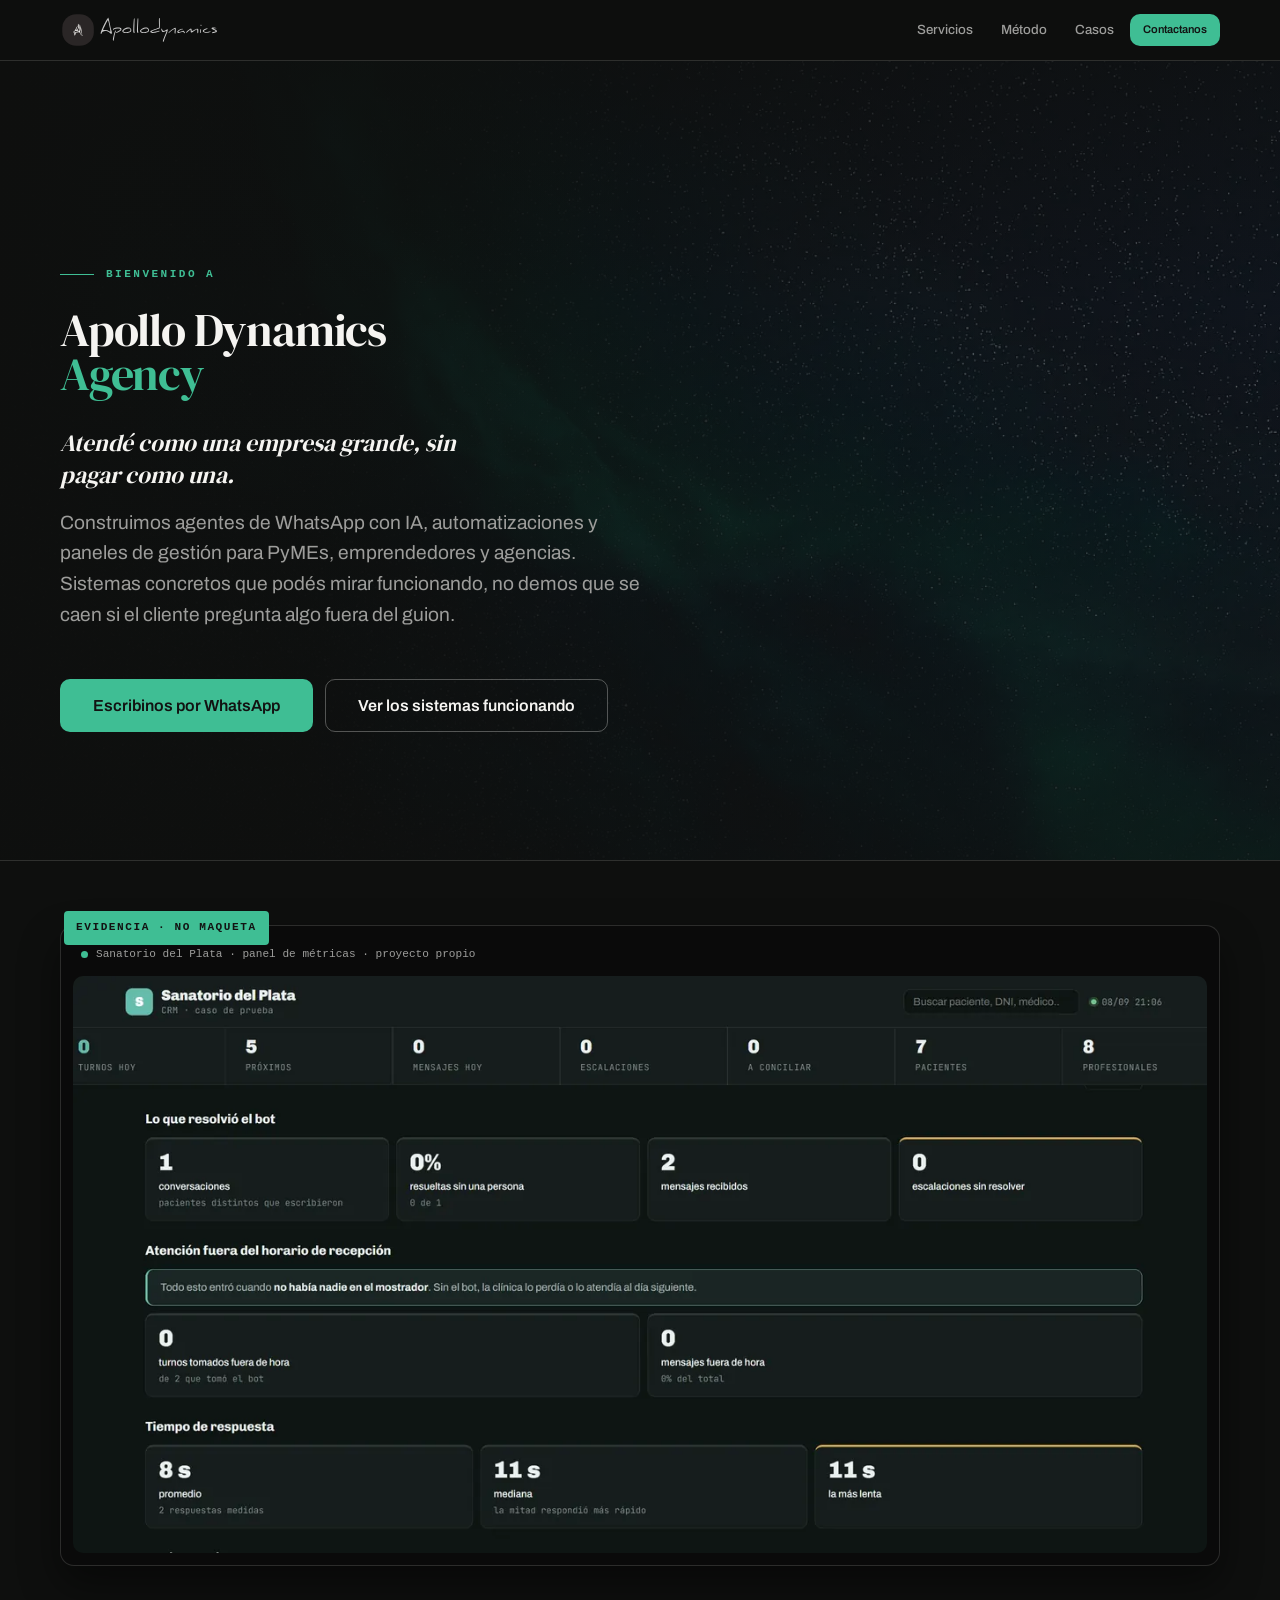
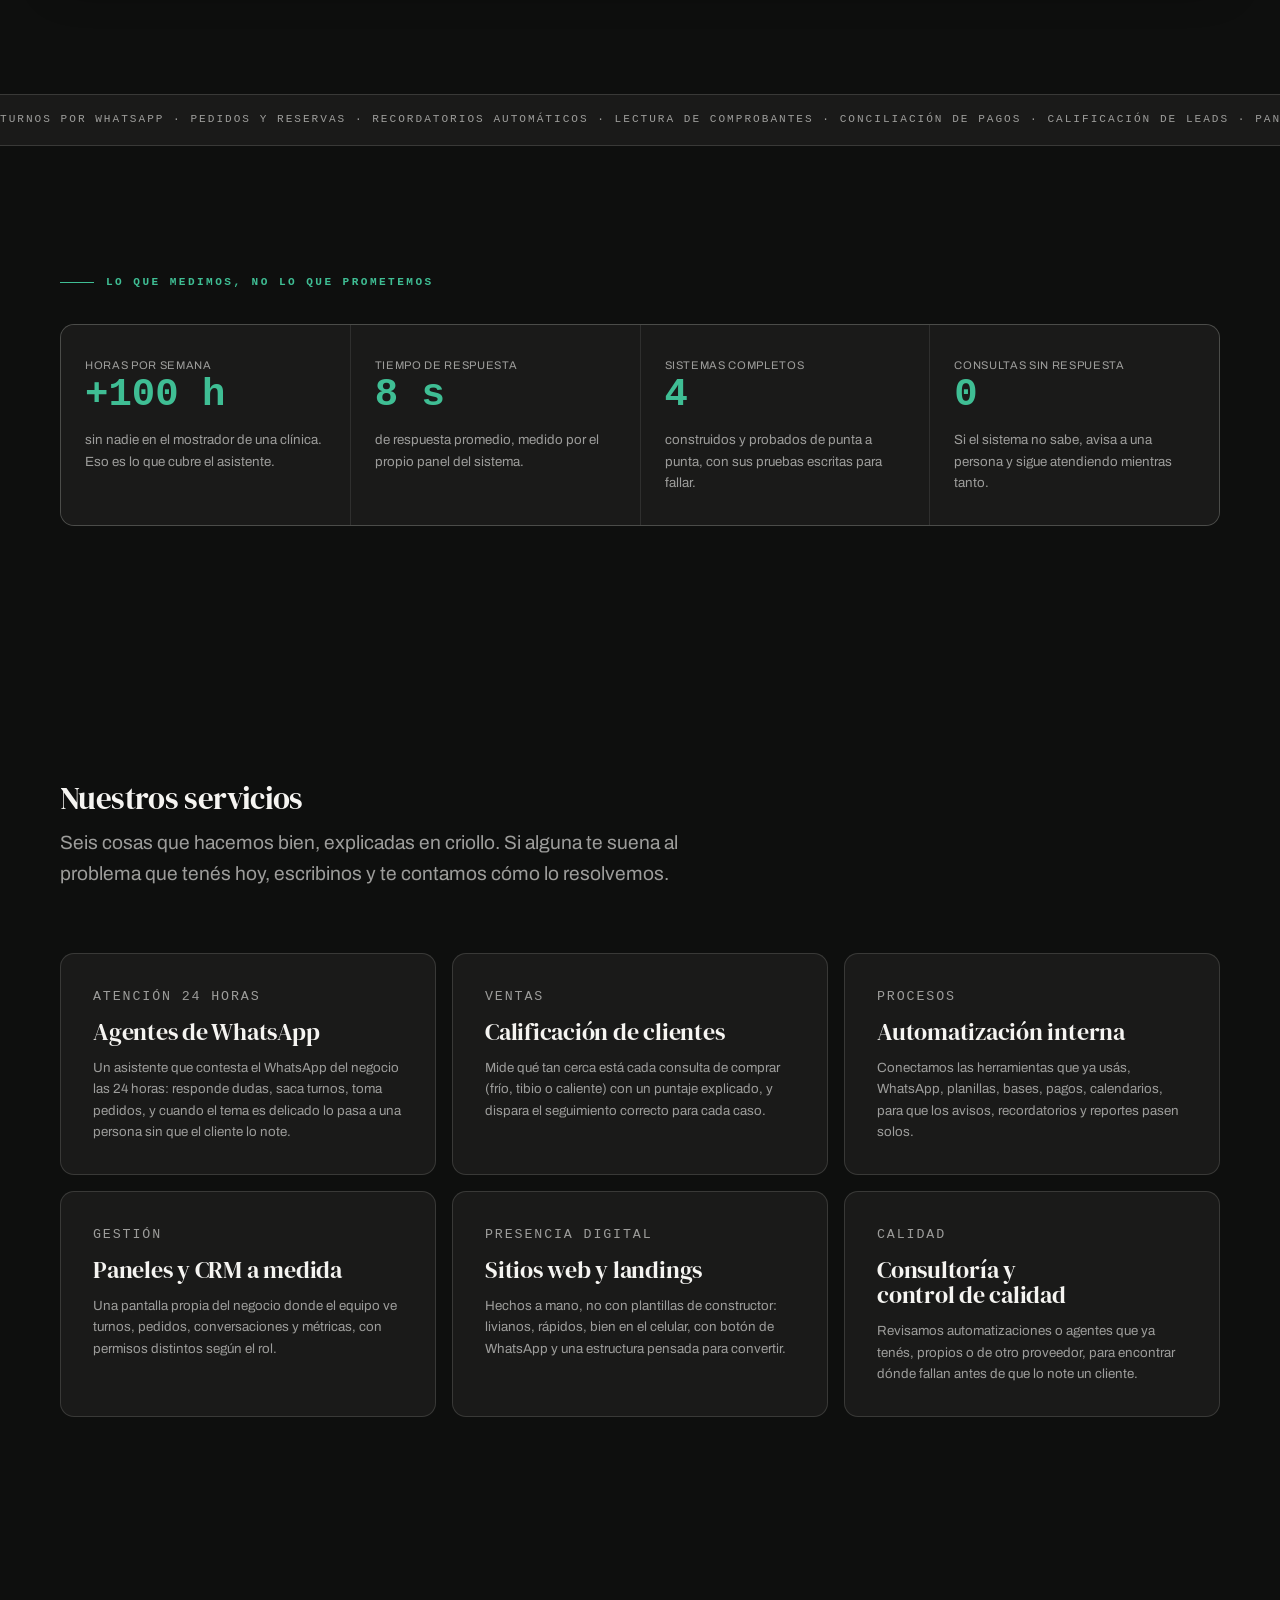
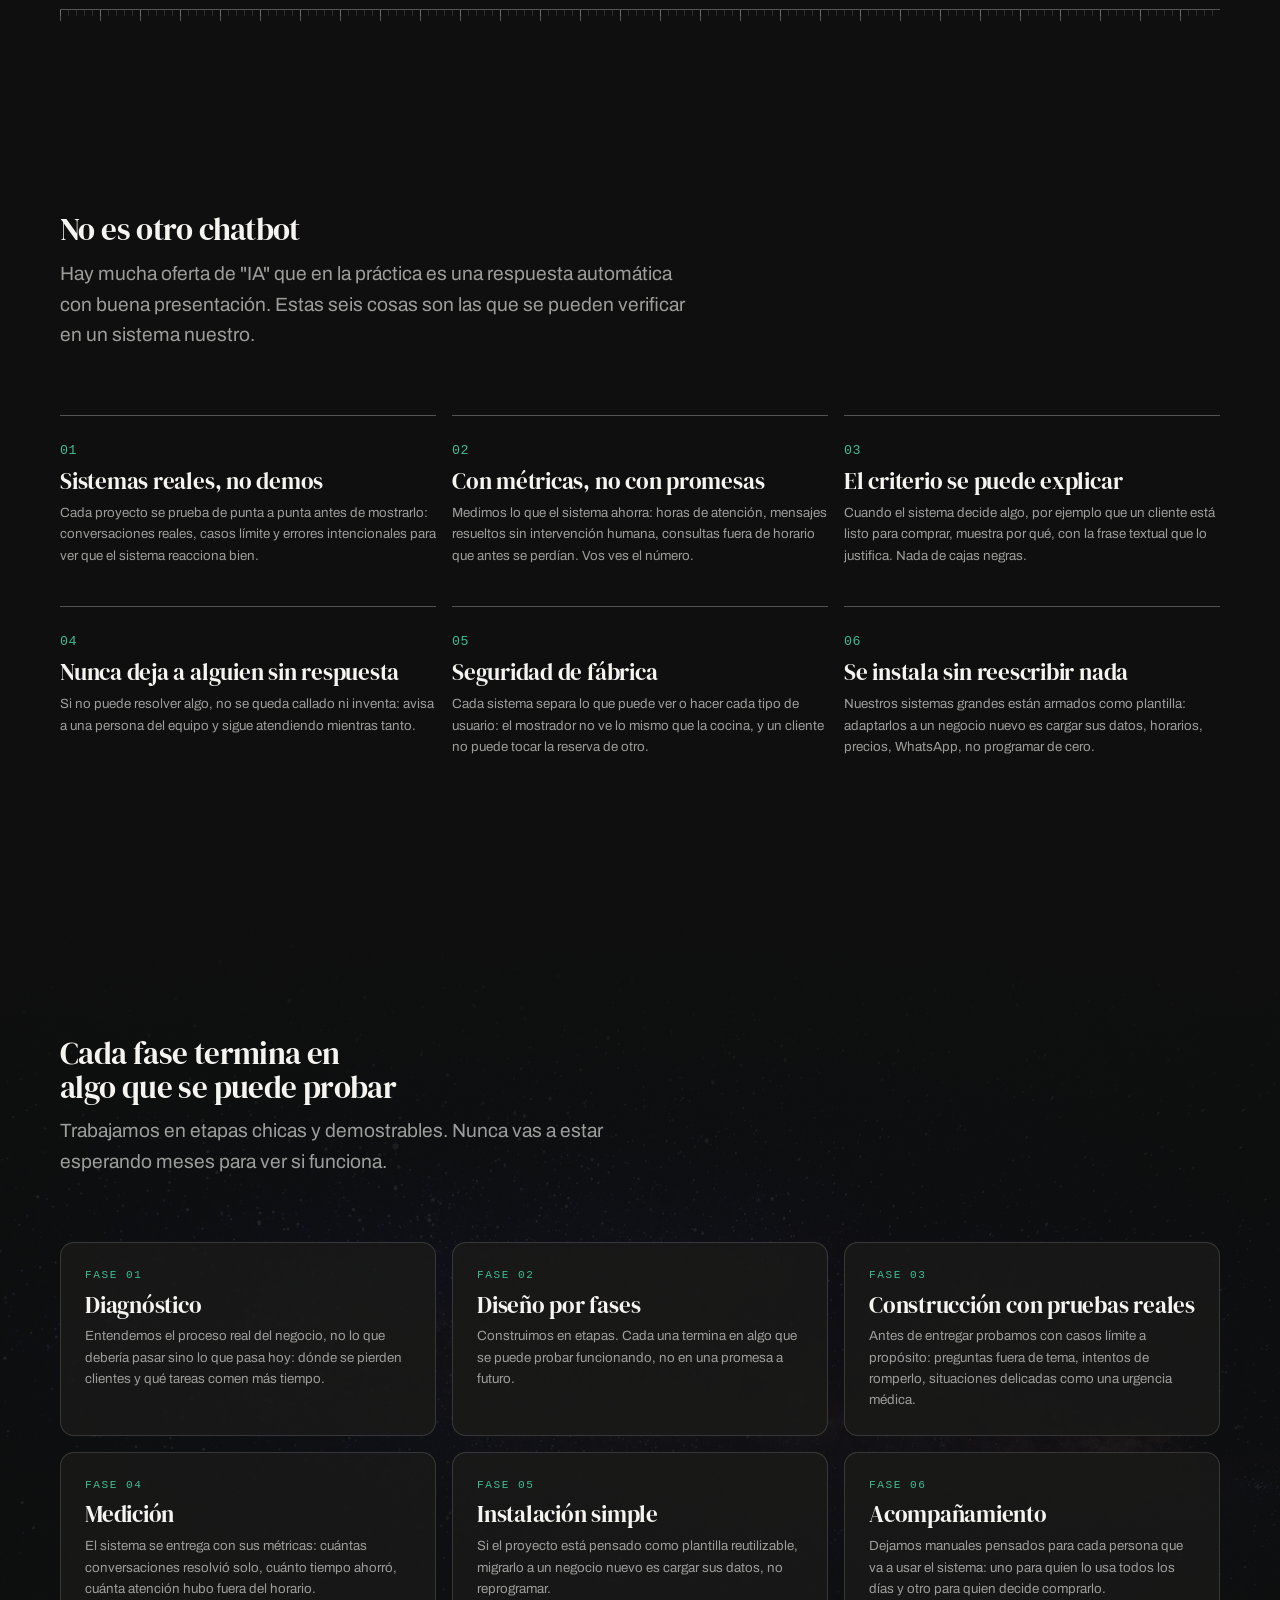
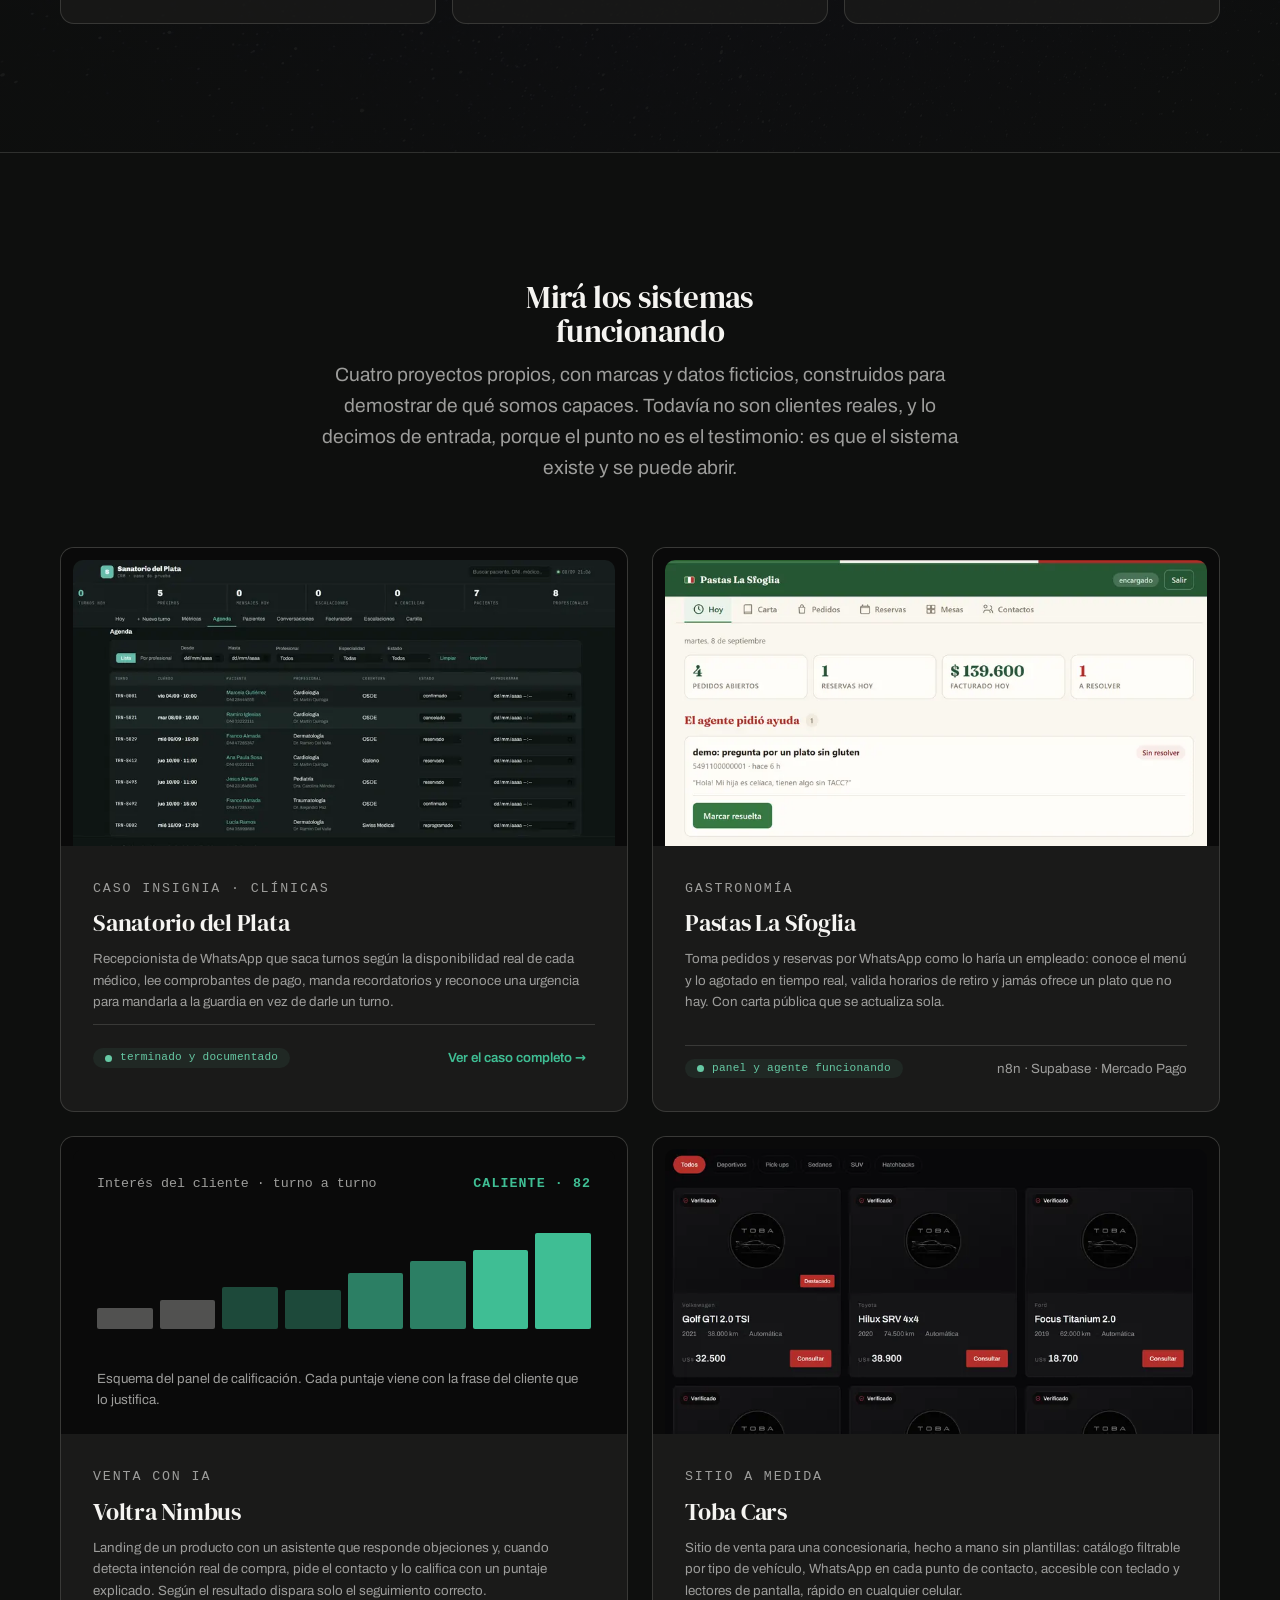
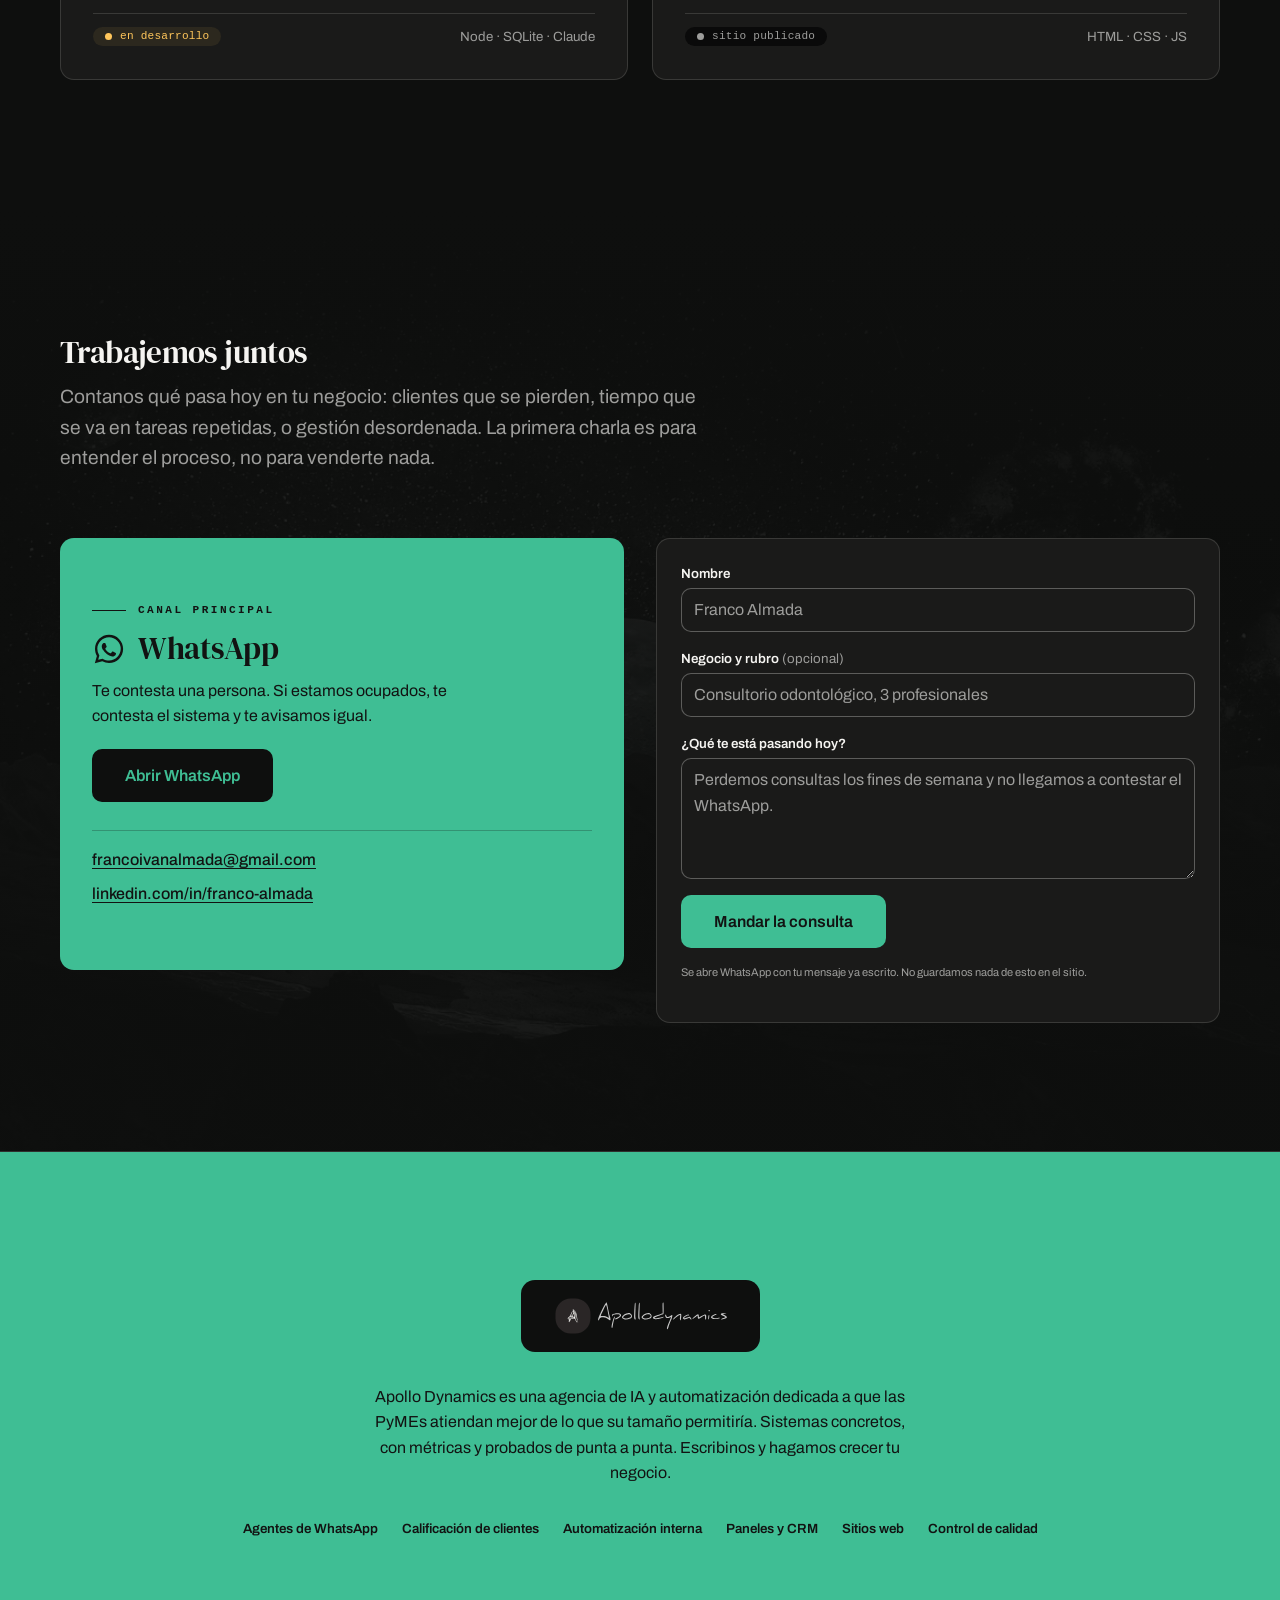
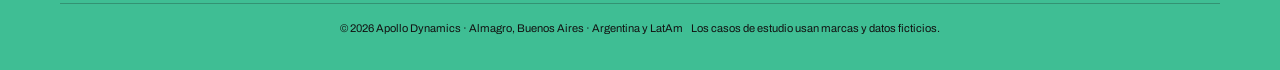
==== commit 31a1f1ad: "Publica el primer caso de estudio: Sanatorio del Plata Generado por HANGAR/carpeta desde los archivo" ====
--- a/index.html
+++ b/index.html
@@ -162,7 +162,7 @@
           <p class="caso__rubro">Caso insignia · Clínicas</p>
           <h3>Sanatorio del Plata</h3>
           <p>Recepcionista de WhatsApp que saca turnos según la disponibilidad real de cada médico, lee comprobantes de pago, manda recordatorios y reconoce una urgencia para mandarla a la guardia en vez de darle un turno.</p>
-          <div class="caso__pie"><span class="badge badge--ok">terminado y documentado</span><span class="chico secundario">n8n · WhatsApp Cloud API · Qdrant</span></div>
+          <div class="caso__pie"><span class="badge badge--ok">terminado y documentado</span><a class="boton boton--fantasma" href="casos/sanatorio-del-plata">Ver el caso completo →</a></div>
         </div>
       </article>
       <article class="panel caso">
